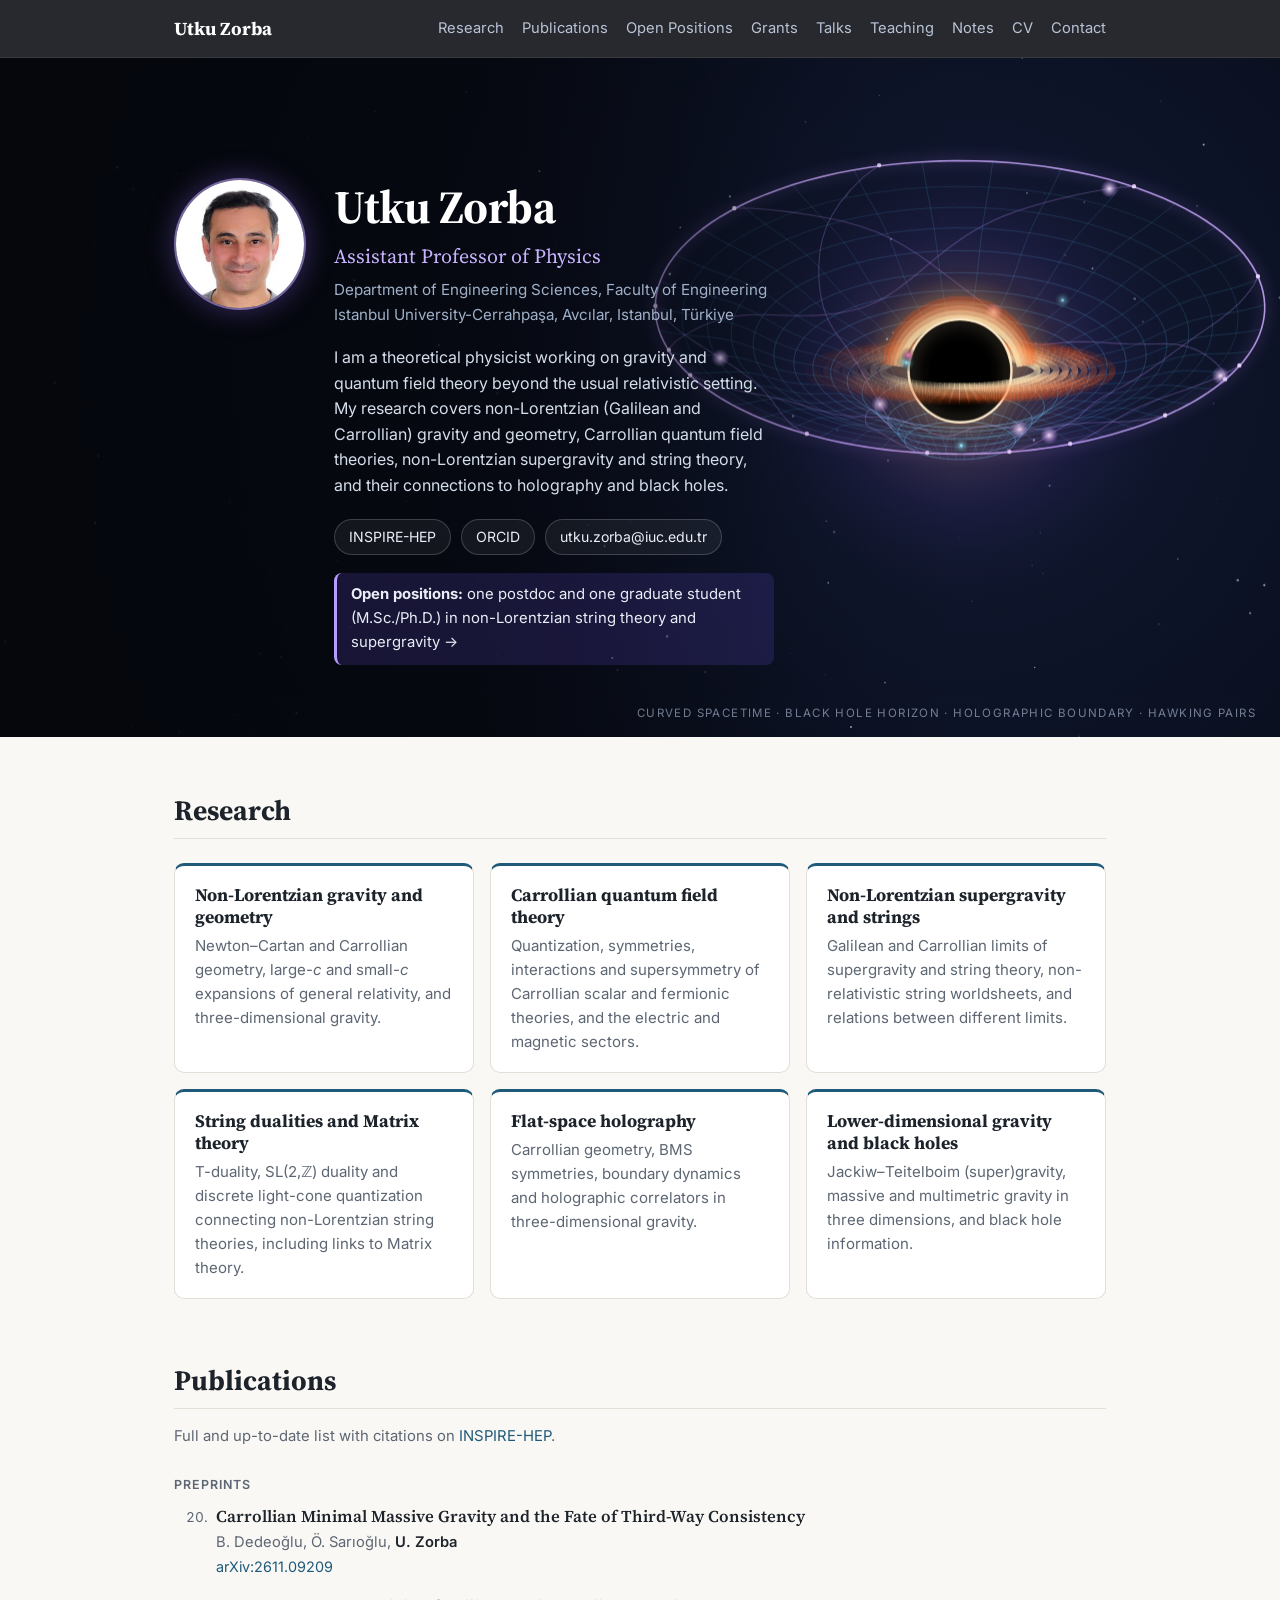
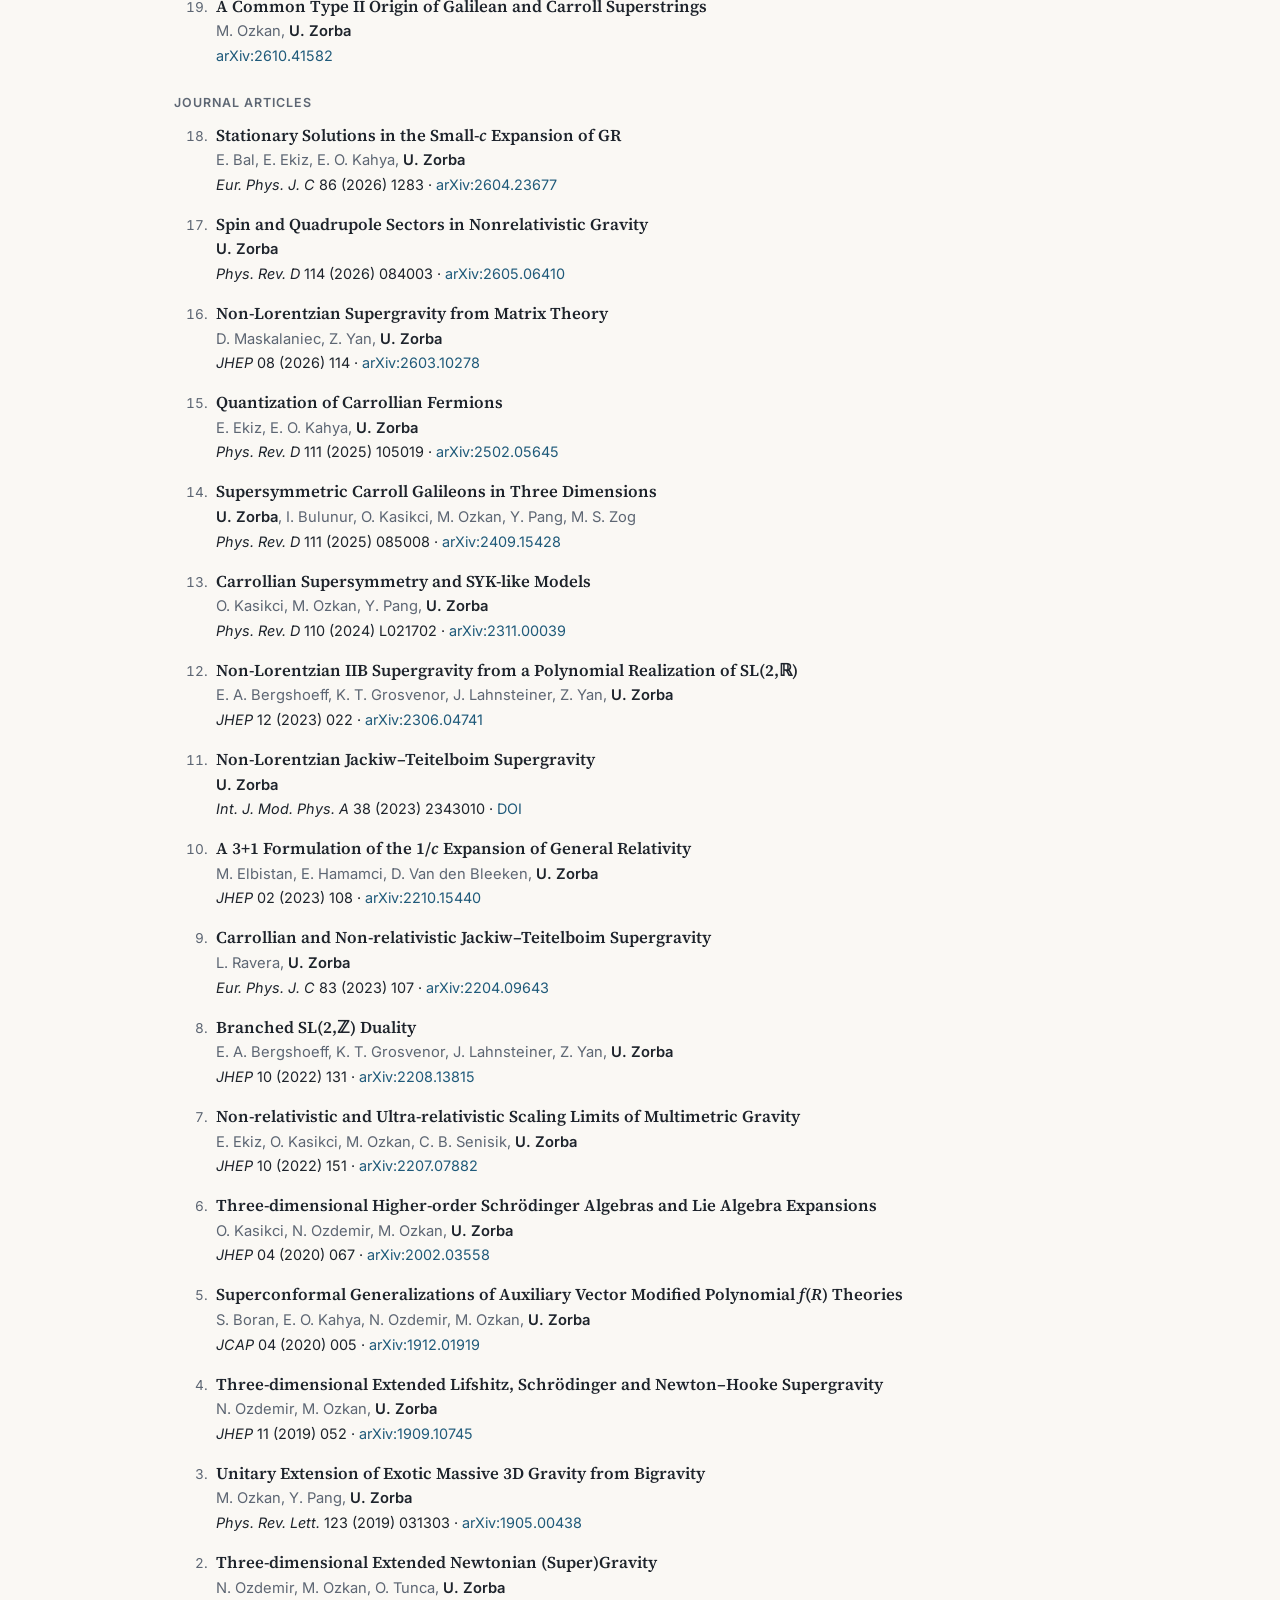
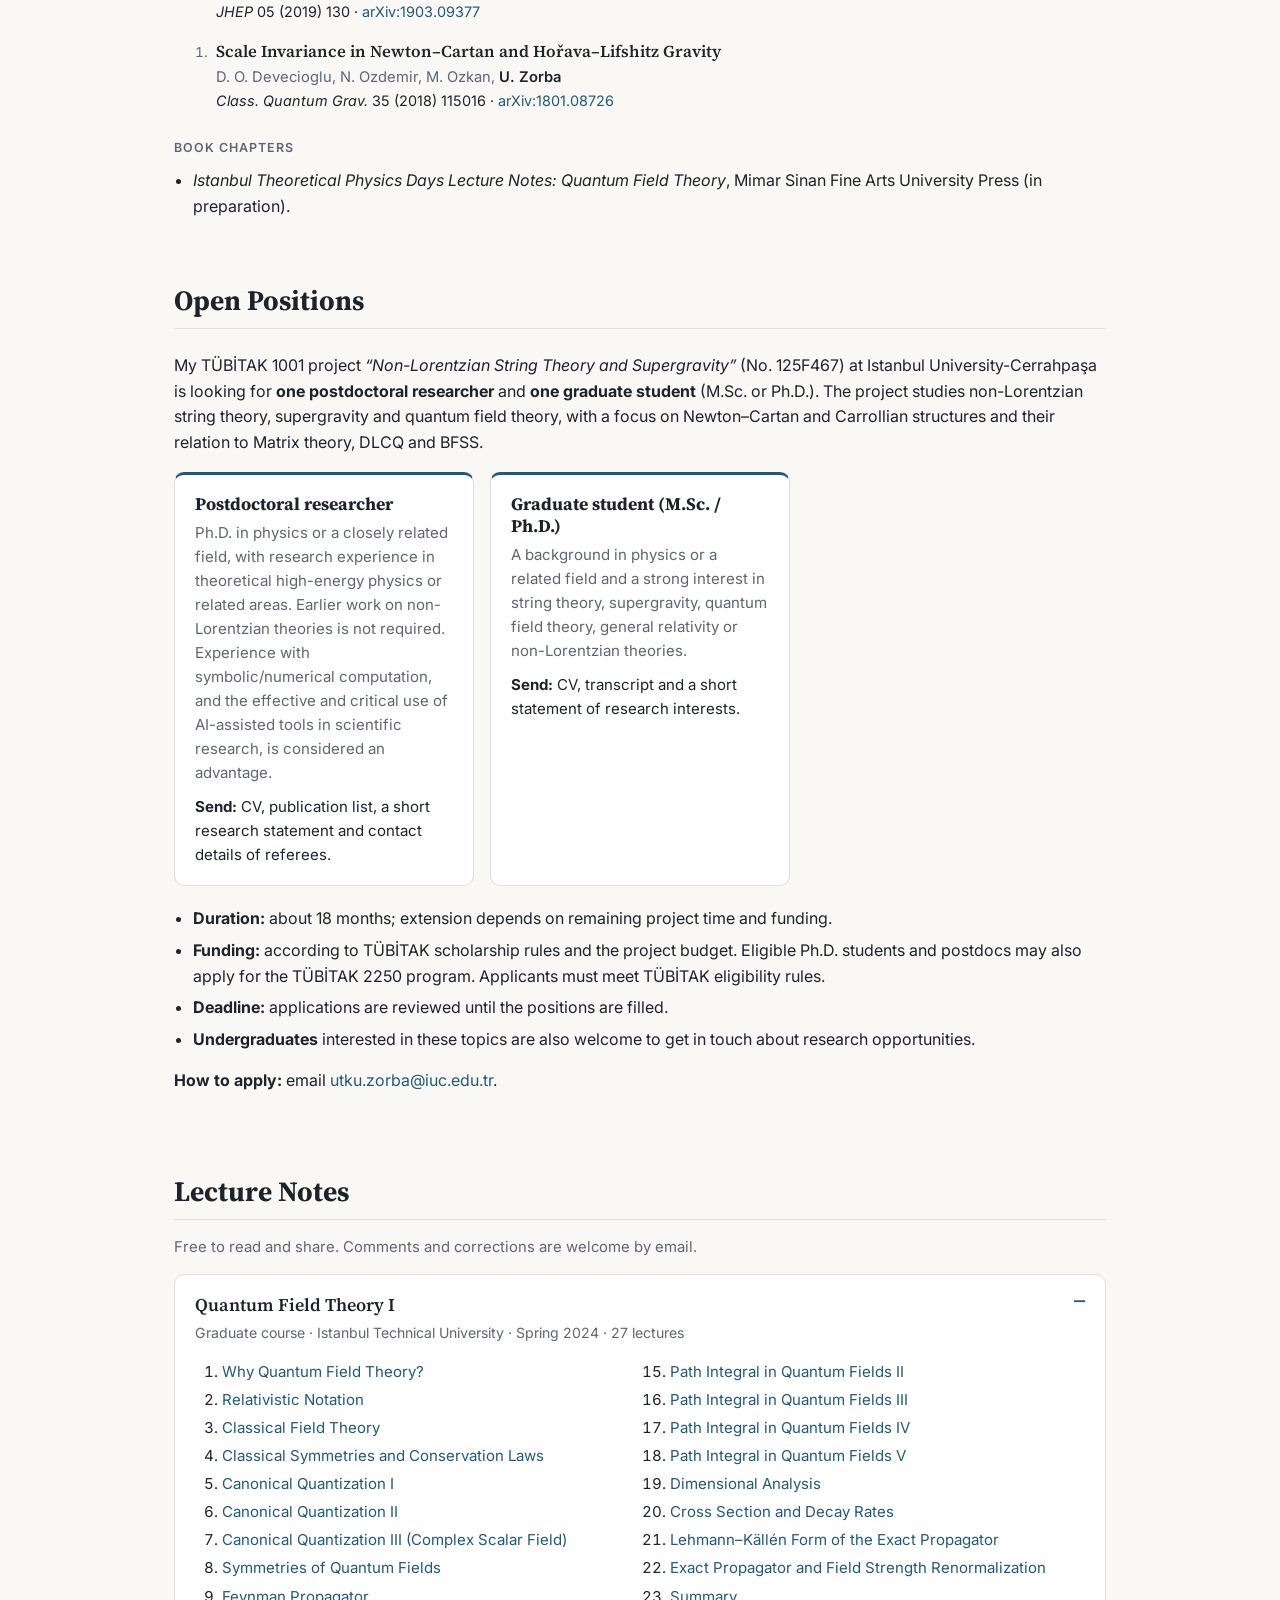
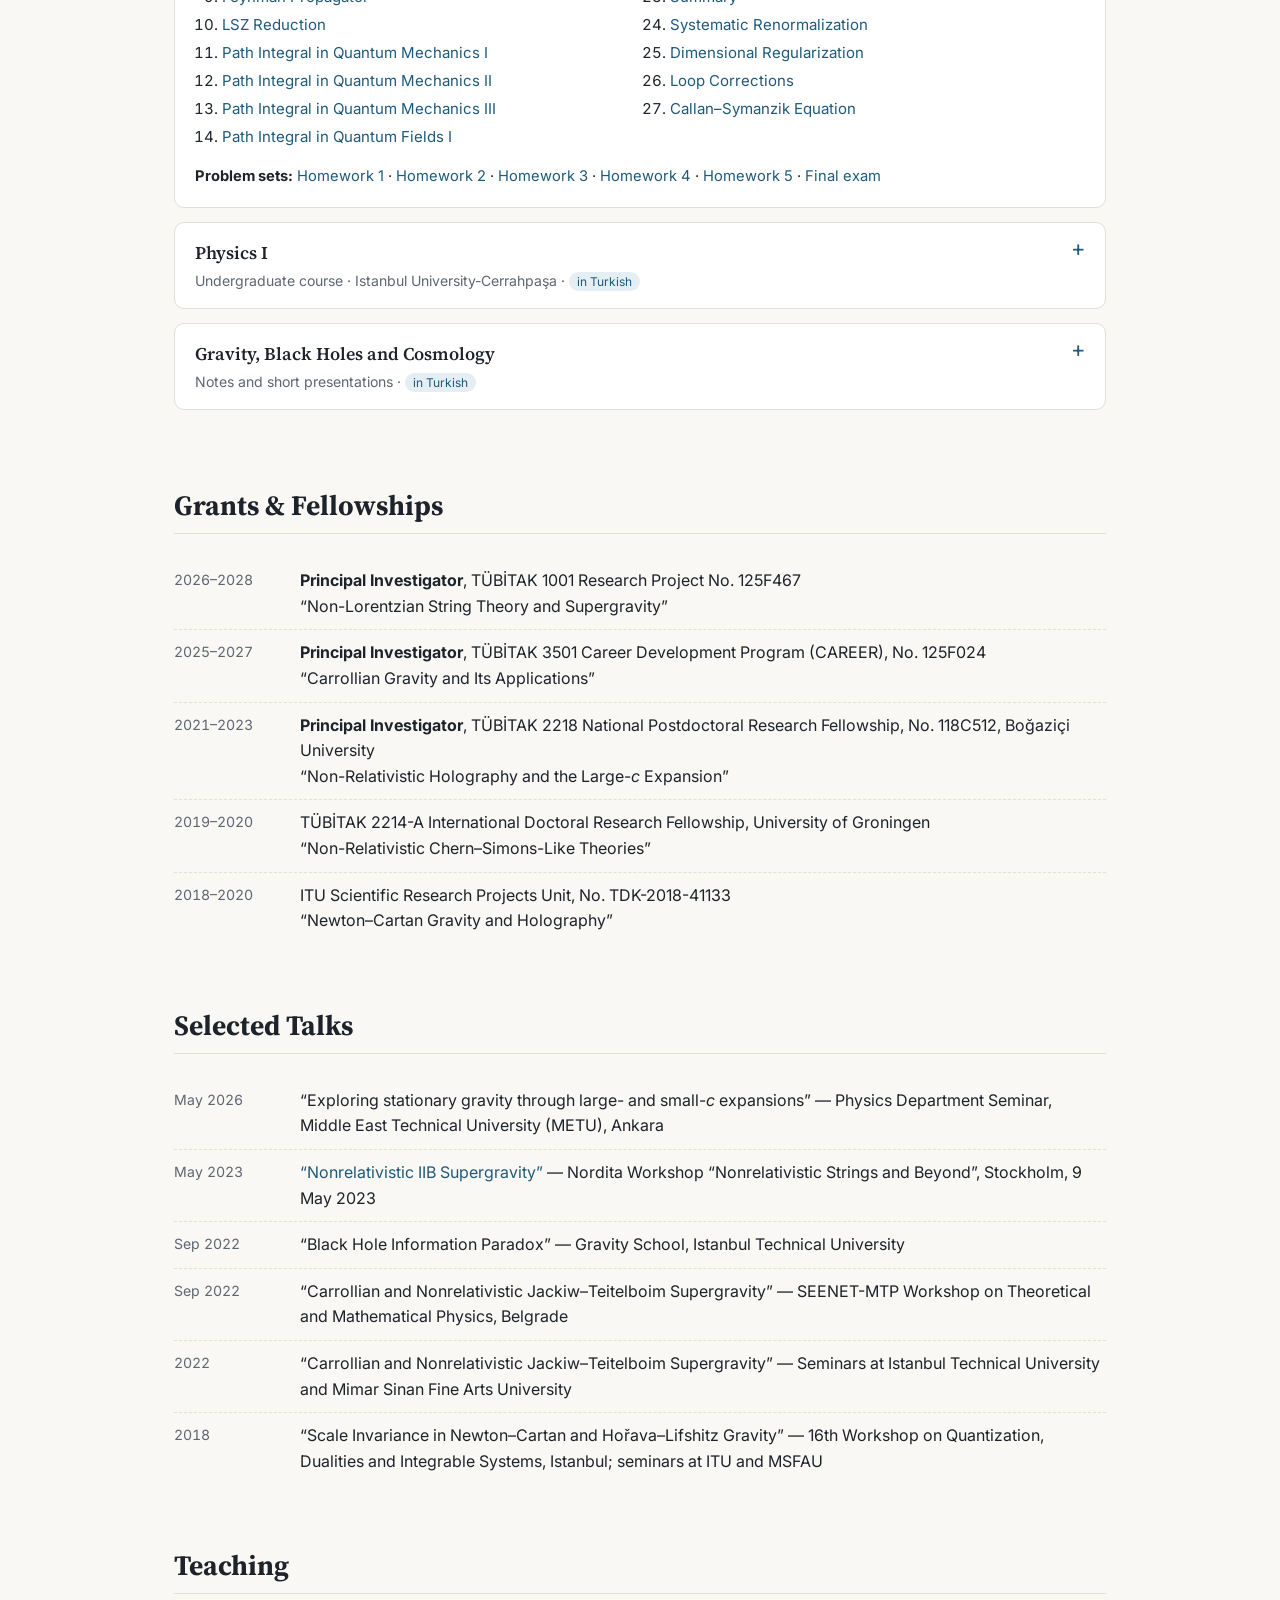
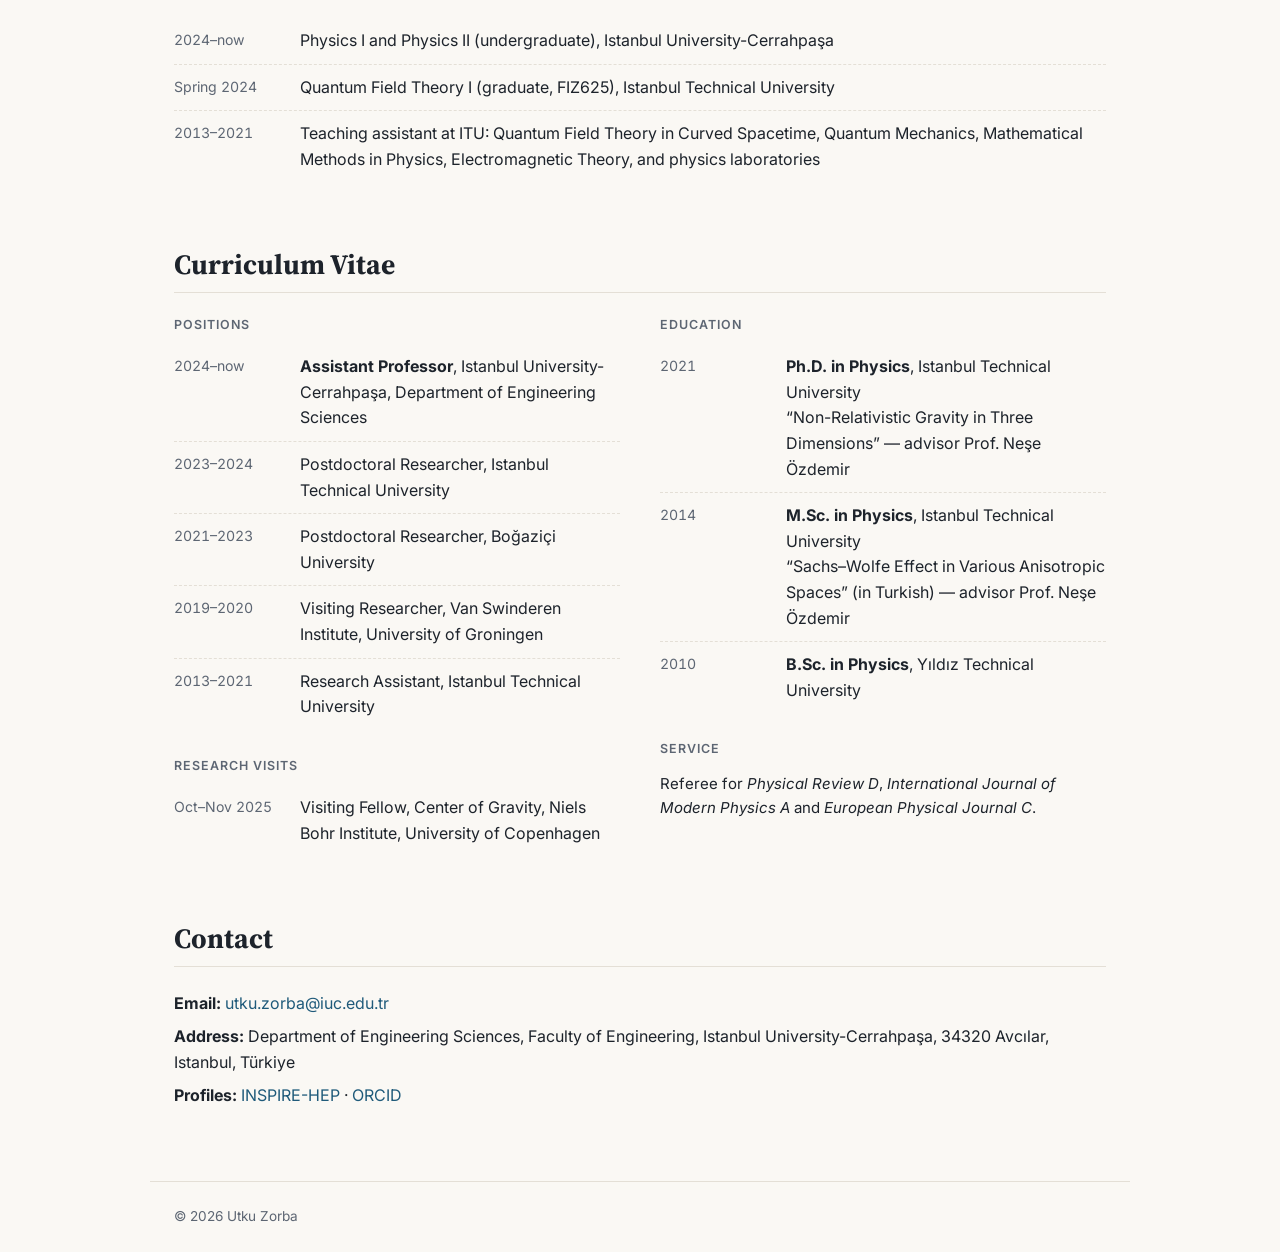
==== index.html @ 11517c72 "Apply verified corrections from site audit" ====
<!DOCTYPE html>
<html lang="en">
<head>
<meta charset="utf-8">
<meta name="viewport" content="width=device-width, initial-scale=1">
<title>Utku Zorba — Theoretical Physicist</title>
<meta name="description" content="Utku Zorba, Assistant Professor at Istanbul University-Cerrahpaşa. Research on non-Lorentzian gravity, Carrollian field theories, supergravity and string theory.">
<link rel="icon" href="favicon.svg" type="image/svg+xml">
<link rel="canonical" href="https://utkuzorba.github.io/">
<meta property="og:type" content="website">
<meta property="og:url" content="https://utkuzorba.github.io/">
<meta property="og:title" content="Utku Zorba — Theoretical Physicist">
<meta property="og:description" content="Assistant Professor at Istanbul University-Cerrahpaşa. Non-Lorentzian gravity, Carrollian field theories, supergravity and string theory.">
<meta name="twitter:card" content="summary">
<link rel="preconnect" href="https://fonts.googleapis.com">
<link rel="preconnect" href="https://fonts.gstatic.com" crossorigin>
<link href="https://fonts.googleapis.com/css2?family=Source+Serif+4:opsz,wght@8..60,400;8..60,600;8..60,700&family=Inter:wght@400;500;600&display=swap" rel="stylesheet">
<link rel="stylesheet" href="style.css">
</head>
<body>

<header class="topbar">
  <nav class="nav">
    <a class="brand" href="#top">Utku Zorba</a>
    <div class="links">
      <a href="#research">Research</a>
      <a href="#publications">Publications</a>
      <a href="#positions">Open Positions</a>
      <a href="#grants">Grants</a>
      <a href="#talks">Talks</a>
      <a href="#teaching">Teaching</a>
      <a href="#notes">Notes</a>
      <a href="#cv">CV</a>
      <a href="#contact">Contact</a>
    </div>
  </nav>
</header>

<section class="band" id="top" aria-label="Introduction">
  <canvas id="spacetime" aria-hidden="true"></canvas>
  <div class="band-shade" aria-hidden="true"></div>
  <div class="band-inner">
      <div class="hero">
      <div class="avatar"><img src="photo.svg" alt="Utku Zorba"></div>
      <div class="hero-text">
        <h1>Utku Zorba</h1>
        <p class="role">Assistant Professor of Physics</p>
        <p class="affil">Department of Engineering Sciences, Faculty of Engineering<br>Istanbul University-Cerrahpaşa, Avcılar, Istanbul, Türkiye</p>
        <p class="bio">I am a theoretical physicist working on gravity and quantum field theory beyond the usual relativistic setting. My research covers non-Lorentzian (Galilean and Carrollian) gravity and geometry, Carrollian quantum field theories, non-Lorentzian supergravity and string theory, and their connections to holography and black holes.</p>
        <div class="chips">
          <a class="chip" href="https://inspirehep.net/authors/1671467">INSPIRE-HEP</a>
          <a class="chip" href="https://orcid.org/0000-0003-4645-5417">ORCID</a>
          <a class="chip" href="mailto:utku.zorba@iuc.edu.tr">utku.zorba@iuc.edu.tr</a>
        </div>
        <a class="banner" href="#positions"><b>Open positions:</b> one postdoc and one graduate student (M.Sc./Ph.D.) in non-Lorentzian string theory and supergravity →</a>
      </div>
      </div>

  </div>
  <p class="band-caption" aria-hidden="true">curved spacetime · black hole horizon · holographic boundary · Hawking pairs</p>
</section>

<main>


  <section id="research">
    <h2>Research</h2>
    <div class="cards">
      <article class="card">
        <h3>Non-Lorentzian gravity and geometry</h3>
        <p>Newton–Cartan and Carrollian geometry, large-<i>c</i> and small-<i>c</i> expansions of general relativity, and three-dimensional gravity.</p>
      </article>
      <article class="card">
        <h3>Carrollian quantum field theory</h3>
        <p>Quantization, symmetries, interactions and supersymmetry of Carrollian scalar and fermionic theories, and the electric and magnetic sectors.</p>
      </article>
      <article class="card">
        <h3>Non-Lorentzian supergravity and strings</h3>
        <p>Galilean and Carrollian limits of supergravity and string theory, non-relativistic string worldsheets, and relations between different limits.</p>
      </article>
      <article class="card">
        <h3>String dualities and Matrix theory</h3>
        <p>T-duality, SL(2,ℤ) duality and discrete light-cone quantization connecting non-Lorentzian string theories, including links to Matrix theory.</p>
      </article>
      <article class="card">
        <h3>Flat-space holography</h3>
        <p>Carrollian geometry, BMS symmetries, boundary dynamics and holographic correlators in three-dimensional gravity.</p>
      </article>
      <article class="card">
        <h3>Lower-dimensional gravity and black holes</h3>
        <p>Jackiw–Teitelboim (super)gravity, massive and multimetric gravity in three dimensions, and black hole information.</p>
      </article>
    </div>
  </section>

  <section id="publications">
    <h2>Publications</h2>
    <p class="note">Full and up-to-date list with citations on <a href="https://inspirehep.net/authors/1671467">INSPIRE-HEP</a>.</p>

    <h3 class="sub">Preprints</h3>
    <ol class="pubs" reversed start="20">
      <li><span class="t">Carrollian Minimal Massive Gravity and the Fate of Third-Way Consistency</span>
        <span class="a">B. Dedeoğlu, Ö. Sarıoğlu, <b>U. Zorba</b></span>
        <span class="j"><a href="https://arxiv.org/abs/2611.09209">arXiv:2611.09209</a></span></li>
      <li><span class="t">A Common Type II Origin of Galilean and Carroll Superstrings</span>
        <span class="a">M. Ozkan, <b>U. Zorba</b></span>
        <span class="j"><a href="https://arxiv.org/abs/2610.41582">arXiv:2610.41582</a></span></li>
    </ol>

    <h3 class="sub">Journal articles</h3>
    <ol class="pubs" reversed start="18">
      <li><span class="t">Stationary Solutions in the Small-<i>c</i> Expansion of GR</span>
        <span class="a">E. Bal, E. Ekiz, E. O. Kahya, <b>U. Zorba</b></span>
        <span class="j"><i>Eur. Phys. J. C</i> 86 (2026) 1283 · <a href="https://arxiv.org/abs/2604.23677">arXiv:2604.23677</a></span></li>
      <li><span class="t">Spin and Quadrupole Sectors in Nonrelativistic Gravity</span>
        <span class="a"><b>U. Zorba</b></span>
        <span class="j"><i>Phys. Rev. D</i> 114 (2026) 084003 · <a href="https://arxiv.org/abs/2605.06410">arXiv:2605.06410</a></span></li>
      <li><span class="t">Non-Lorentzian Supergravity from Matrix Theory</span>
        <span class="a">D. Maskalaniec, Z. Yan, <b>U. Zorba</b></span>
        <span class="j"><i>JHEP</i> 08 (2026) 114 · <a href="https://arxiv.org/abs/2603.10278">arXiv:2603.10278</a></span></li>
      <li><span class="t">Quantization of Carrollian Fermions</span>
        <span class="a">E. Ekiz, E. O. Kahya, <b>U. Zorba</b></span>
        <span class="j"><i>Phys. Rev. D</i> 111 (2025) 105019 · <a href="https://arxiv.org/abs/2502.05645">arXiv:2502.05645</a></span></li>
      <li><span class="t">Supersymmetric Carroll Galileons in Three Dimensions</span>
        <span class="a"><b>U. Zorba</b>, I. Bulunur, O. Kasikci, M. Ozkan, Y. Pang, M. S. Zog</span>
        <span class="j"><i>Phys. Rev. D</i> 111 (2025) 085008 · <a href="https://arxiv.org/abs/2409.15428">arXiv:2409.15428</a></span></li>
      <li><span class="t">Carrollian Supersymmetry and SYK-like Models</span>
        <span class="a">O. Kasikci, M. Ozkan, Y. Pang, <b>U. Zorba</b></span>
        <span class="j"><i>Phys. Rev. D</i> 110 (2024) L021702 · <a href="https://arxiv.org/abs/2311.00039">arXiv:2311.00039</a></span></li>
      <li><span class="t">Non-Lorentzian IIB Supergravity from a Polynomial Realization of SL(2,ℝ)</span>
        <span class="a">E. A. Bergshoeff, K. T. Grosvenor, J. Lahnsteiner, Z. Yan, <b>U. Zorba</b></span>
        <span class="j"><i>JHEP</i> 12 (2023) 022 · <a href="https://arxiv.org/abs/2306.04741">arXiv:2306.04741</a></span></li>
      <li><span class="t">Non-Lorentzian Jackiw–Teitelboim Supergravity</span>
        <span class="a"><b>U. Zorba</b></span>
        <span class="j"><i>Int. J. Mod. Phys. A</i> 38 (2023) 2343010 · <a href="https://doi.org/10.1142/S0217751X23430108">DOI</a></span></li>
      <li><span class="t">A 3+1 Formulation of the 1/<i>c</i> Expansion of General Relativity</span>
        <span class="a">M. Elbistan, E. Hamamci, D. Van den Bleeken, <b>U. Zorba</b></span>
        <span class="j"><i>JHEP</i> 02 (2023) 108 · <a href="https://arxiv.org/abs/2210.15440">arXiv:2210.15440</a></span></li>
      <li><span class="t">Carrollian and Non-relativistic Jackiw–Teitelboim Supergravity</span>
        <span class="a">L. Ravera, <b>U. Zorba</b></span>
        <span class="j"><i>Eur. Phys. J. C</i> 83 (2023) 107 · <a href="https://arxiv.org/abs/2204.09643">arXiv:2204.09643</a></span></li>
      <li><span class="t">Branched SL(2,ℤ) Duality</span>
        <span class="a">E. A. Bergshoeff, K. T. Grosvenor, J. Lahnsteiner, Z. Yan, <b>U. Zorba</b></span>
        <span class="j"><i>JHEP</i> 10 (2022) 131 · <a href="https://arxiv.org/abs/2208.13815">arXiv:2208.13815</a></span></li>
      <li><span class="t">Non-relativistic and Ultra-relativistic Scaling Limits of Multimetric Gravity</span>
        <span class="a">E. Ekiz, O. Kasikci, M. Ozkan, C. B. Senisik, <b>U. Zorba</b></span>
        <span class="j"><i>JHEP</i> 10 (2022) 151 · <a href="https://arxiv.org/abs/2207.07882">arXiv:2207.07882</a></span></li>
      <li><span class="t">Three-dimensional Higher-order Schrödinger Algebras and Lie Algebra Expansions</span>
        <span class="a">O. Kasikci, N. Ozdemir, M. Ozkan, <b>U. Zorba</b></span>
        <span class="j"><i>JHEP</i> 04 (2020) 067 · <a href="https://arxiv.org/abs/2002.03558">arXiv:2002.03558</a></span></li>
      <li><span class="t">Superconformal Generalizations of Auxiliary Vector Modified Polynomial <i>f</i>(<i>R</i>) Theories</span>
        <span class="a">S. Boran, E. O. Kahya, N. Ozdemir, M. Ozkan, <b>U. Zorba</b></span>
        <span class="j"><i>JCAP</i> 04 (2020) 005 · <a href="https://arxiv.org/abs/1912.01919">arXiv:1912.01919</a></span></li>
      <li><span class="t">Three-dimensional Extended Lifshitz, Schrödinger and Newton–Hooke Supergravity</span>
        <span class="a">N. Ozdemir, M. Ozkan, <b>U. Zorba</b></span>
        <span class="j"><i>JHEP</i> 11 (2019) 052 · <a href="https://arxiv.org/abs/1909.10745">arXiv:1909.10745</a></span></li>
      <li><span class="t">Unitary Extension of Exotic Massive 3D Gravity from Bigravity</span>
        <span class="a">M. Ozkan, Y. Pang, <b>U. Zorba</b></span>
        <span class="j"><i>Phys. Rev. Lett.</i> 123 (2019) 031303 · <a href="https://arxiv.org/abs/1905.00438">arXiv:1905.00438</a></span></li>
      <li><span class="t">Three-dimensional Extended Newtonian (Super)Gravity</span>
        <span class="a">N. Ozdemir, M. Ozkan, O. Tunca, <b>U. Zorba</b></span>
        <span class="j"><i>JHEP</i> 05 (2019) 130 · <a href="https://arxiv.org/abs/1903.09377">arXiv:1903.09377</a></span></li>
      <li><span class="t">Scale Invariance in Newton–Cartan and Hořava–Lifshitz Gravity</span>
        <span class="a">D. O. Devecioglu, N. Ozdemir, M. Ozkan, <b>U. Zorba</b></span>
        <span class="j"><i>Class. Quantum Grav.</i> 35 (2018) 115016 · <a href="https://arxiv.org/abs/1801.08726">arXiv:1801.08726</a></span></li>
    </ol>

    <h3 class="sub">Book chapters</h3>
    <ul class="plain">
      <li><i>Istanbul Theoretical Physics Days Lecture Notes: Quantum Field Theory</i>, Mimar Sinan Fine Arts University Press (in preparation).</li>
    </ul>
  </section>

  <section id="positions">
    <h2>Open Positions</h2>
    <p>My TÜBİTAK 1001 project <i>“Non-Lorentzian String Theory and Supergravity”</i> (No. 125F467) at Istanbul University-Cerrahpaşa is looking for <b>one postdoctoral researcher</b> and <b>one graduate student</b> (M.Sc. or Ph.D.). The project studies non-Lorentzian string theory, supergravity and quantum field theory, with a focus on Newton–Cartan and Carrollian structures and their relation to Matrix theory, DLCQ and BFSS.</p>
    <div class="cards">
      <article class="card">
        <h3>Postdoctoral researcher</h3>
        <p>Ph.D. in physics or a closely related field, with research experience in theoretical high-energy physics or related areas. Earlier work on non-Lorentzian theories is not required. Experience with symbolic/numerical computation, and the effective and critical use of AI-assisted tools in scientific research, is considered an advantage.</p>
        <p class="apply"><b>Send:</b> CV, publication list, a short research statement and contact details of referees.</p>
      </article>
      <article class="card">
        <h3>Graduate student (M.Sc. / Ph.D.)</h3>
        <p>A background in physics or a related field and a strong interest in string theory, supergravity, quantum field theory, general relativity or non-Lorentzian theories.</p>
        <p class="apply"><b>Send:</b> CV, transcript and a short statement of research interests.</p>
      </article>
    </div>
    <ul class="facts">
      <li><b>Duration:</b> about 18 months; extension depends on remaining project time and funding.</li>
      <li><b>Funding:</b> according to TÜBİTAK scholarship rules and the project budget. Eligible Ph.D. students and postdocs may also apply for the TÜBİTAK 2250 program. Applicants must meet TÜBİTAK eligibility rules.</li>
      <li><b>Deadline:</b> applications are reviewed until the positions are filled.</li>
      <li><b>Undergraduates</b> interested in these topics are also welcome to get in touch about research opportunities.</li>
    </ul>
    <p><b>How to apply:</b> email <a href="mailto:utku.zorba@iuc.edu.tr?subject=Application%20-%20TUBITAK%20125F467">utku.zorba@iuc.edu.tr</a>.</p>
  </section>

  <section id="notes">
    <h2>Lecture Notes</h2>
    <p class="note">Free to read and share. Comments and corrections are welcome by email.</p>

    <details class="course" open>
      <summary><span class="ct">Quantum Field Theory I</span><span class="cm">Graduate course · Istanbul Technical University · Spring 2024 · 27 lectures</span></summary>
      <ol class="notelist">
        <li><a href="https://drive.google.com/file/d/1yiSqs8T3fh4qnoQXm5lEy5N4vJVqnRmR/view?usp=sharing">Why Quantum Field Theory?</a></li>
        <li><a href="https://drive.google.com/file/d/1IG8ORPmumlz3rmutbiS0ueU8CgVlTwyY/view?usp=sharing">Relativistic Notation</a></li>
        <li><a href="https://drive.google.com/file/d/1SkjADrs72jSlNNI8-C_v5PeDcbaes2tb/view?usp=sharing">Classical Field Theory</a></li>
        <li><a href="https://drive.google.com/file/d/1FxqiyebXo1y7ZZwlKAgLLO0uXJCCQfxa/view?usp=sharing">Classical Symmetries and Conservation Laws</a></li>
        <li><a href="https://drive.google.com/file/d/19dCdHg0QR7WJ7Q8ALLUkgQFdqVJiZgRW/view?usp=sharing">Canonical Quantization I</a></li>
        <li><a href="https://drive.google.com/file/d/1AuEUBVBe3NGi4tQFv9qBoVd_IMYrlQwC/view?usp=sharing">Canonical Quantization II</a></li>
        <li><a href="https://drive.google.com/file/d/1MAn9ESaiutD3i5Y3zMm5Q7D-yXNRHSDk/view?usp=sharing">Canonical Quantization III (Complex Scalar Field)</a></li>
        <li><a href="https://drive.google.com/file/d/1wnjajYZsk-oHk9Qctm616vYBXq9ATYbZ/view?usp=sharing">Symmetries of Quantum Fields</a></li>
        <li><a href="https://drive.google.com/file/d/1Ie9mhp4e7Skjv0O49fF4CT0y1N9kkN3H/view?usp=sharing">Feynman Propagator</a></li>
        <li><a href="https://drive.google.com/file/d/1QQdPHA1X8HPiHtPnw7WndLGJSsXw_A_g/view?usp=sharing">LSZ Reduction</a></li>
        <li><a href="https://drive.google.com/file/d/1DPQCUXvMQ2wYhnewhGY2T5Vuaq75QdPy/view?usp=sharing">Path Integral in Quantum Mechanics I</a></li>
        <li><a href="https://drive.google.com/file/d/1h9HCDAL2jHQ_XPFqABcyPskIdrI7pBoM/view?usp=sharing">Path Integral in Quantum Mechanics II</a></li>
        <li><a href="https://drive.google.com/file/d/13jZo1vFllrKNcM9gGW15pHryWxWqpuJv/view?usp=sharing">Path Integral in Quantum Mechanics III</a></li>
        <li><a href="https://drive.google.com/file/d/1gM3aTMBU79a3oPPo-iwY_QbM7MWv-ips/view?usp=sharing">Path Integral in Quantum Fields I</a></li>
        <li><a href="https://drive.google.com/file/d/1krZJUdW_RrdLRzCsvDob8w-GnG2r0Inf/view?usp=sharing">Path Integral in Quantum Fields II</a></li>
        <li><a href="https://drive.google.com/file/d/1IeZ0zzVij6sHsKlGXW3iAdiQ4ggl6f27/view?usp=sharing">Path Integral in Quantum Fields III</a></li>
        <li><a href="https://drive.google.com/file/d/1Owmx7Acrs0H1QinVAENj9RSimk47cG3A/view?usp=sharing">Path Integral in Quantum Fields IV</a></li>
        <li><a href="https://drive.google.com/file/d/1azZxm3-Bcows-d3i0q2HaNDgCH3-ksza/view?usp=sharing">Path Integral in Quantum Fields V</a></li>
        <li><a href="https://drive.google.com/file/d/1zy6kwQk7exsC8FfhQrWwX2Wv3FfNNQsF/view?usp=sharing">Dimensional Analysis</a></li>
        <li><a href="https://drive.google.com/file/d/1Lo0eR6lz7NkePbwu90fVL8nFR-AqWk4Y/view?usp=sharing">Cross Section and Decay Rates</a></li>
        <li><a href="https://drive.google.com/file/d/1nIjNKwwDSxEUJoq2Kt20GKkvJlrgpwMj/view?usp=sharing">Lehmann–Källén Form of the Exact Propagator</a></li>
        <li><a href="https://drive.google.com/file/d/1W91fwt6QYplk6u5XckaLKCTSkCcLPUOQ/view?usp=sharing">Exact Propagator and Field Strength Renormalization</a></li>
        <li><a href="https://drive.google.com/file/d/1Quen3LTuhvWfSzoZW-wK1X9yULZ5OIsq/view?usp=sharing">Summary</a></li>
        <li><a href="https://drive.google.com/file/d/16vt1f1YeeIPSuBScaM98zzm5Abb5zQWZ/view?usp=sharing">Systematic Renormalization</a></li>
        <li><a href="https://drive.google.com/file/d/1DpiNbY9R9LbcB7FW0hRNvkZbIZHiWQgP/view?usp=sharing">Dimensional Regularization</a></li>
        <li><a href="https://drive.google.com/file/d/1edu3UQuLJLs7vNMykaLCl6vYvTNRtQ95/view?usp=sharing">Loop Corrections</a></li>
        <li><a href="https://drive.google.com/file/d/1CBqFGCth255hhlFmroUyqJGwXr5xRM8Y/view?usp=sharing">Callan–Symanzik Equation</a></li>
      </ol>
      <p class="hw"><b>Problem sets:</b> <a href="https://drive.google.com/file/d/1axdac0fJTR1dPRSkUlOOW-VJlrsRUbCD/view?usp=sharing">Homework 1</a> · <a href="https://drive.google.com/file/d/1VQCuLfMSIX9omg2_mwFKX4CXciR5R4QZ/view?usp=sharing">Homework 2</a> · <a href="https://drive.google.com/file/d/1b9SffTGer97pMHvs4Hx9pAkcw3hTk6u2/view?usp=sharing">Homework 3</a> · <a href="https://drive.google.com/file/d/1OCMQUKPHHNh3L88uyeBLcFLaUZfTQA1Q/view?usp=sharing">Homework 4</a> · <a href="https://drive.google.com/file/d/13FPatI1bON_yBF7M8pVDs0htHjm_ukjK/view?usp=sharing">Homework 5</a> · <a href="https://drive.google.com/file/d/11VacNlblCTUbq-R_JAdODUEjo4qRV-91/view?usp=sharing">Final exam</a></p>
    </details>
    <details class="course">
      <summary><span class="ct">Physics I</span><span class="cm">Undergraduate course · Istanbul University-Cerrahpaşa · <span class="tag">in Turkish</span></span></summary>
      <p class="hw"><a href="https://drive.google.com/file/d/1NrTIEtnL6W-pAZenk8ZIT7hHQrIuskRV/view?usp=sharing">Lecture 1</a> · <a href="https://drive.google.com/file/d/1732t2oKmWef9qmLuSMAlQ6lxJPQqyuUj/view?usp=sharing">Lecture 2</a> · <a href="https://drive.google.com/file/d/1R4B2L_JGSj7ya7BivmVloKr-MyeFs596/view?usp=sharing">Lecture 3</a> · <a href="https://drive.google.com/file/d/1Ba0Rv0r6W6W-kdAxSIDbuEyC-YVE4Lew/view?usp=sharing">Lecture 4</a> · <a href="https://drive.google.com/file/d/1i5XIFDBAtctxvqKlnqoPzGxIoy1JJRbM/view?usp=sharing">Lecture 5</a> · <a href="https://drive.google.com/file/d/1RiZ2einaFW0khsd6_tGrUmgvzl_EANBE/view?usp=sharing">Lecture 6</a> · <a href="https://drive.google.com/file/d/1WO3JV_Epa-E3qvayGTj2FNachiTznQV_/view?usp=sharing">Lecture 7</a> · <a href="https://drive.google.com/file/d/1X617alQzhjDzUQeinBvuyxqDHjZ4frac/view?usp=sharing">Lecture 8</a> · <a href="https://drive.google.com/file/d/1Nx_H_dI9n41uA_phAT_-UuSUSvJvHY7G/view?usp=sharing">Lecture 9</a></p>
    </details>
    <details class="course">
      <summary><span class="ct">Gravity, Black Holes and Cosmology</span><span class="cm">Notes and short presentations · <span class="tag">in Turkish</span></span></summary>
      <ul class="notelist rich">
        <li><a href="https://drive.google.com/file/d/1mqPrfByS0S1wtcX9-_LUtpLpLHxQ_5FW/view?usp=sharing">Black Hole Information Paradox: Hawking Radiation and the Page Curve</a><span>Horizons, Penrose diagrams, black hole thermodynamics, Hawking radiation, the Page curve and holographic entanglement entropy.</span></li>
        <li><a href="https://drive.google.com/file/d/1TSP_Bs2n2fWwRhZmZAl6ZXuI9ntzk4Md/view?usp=sharing">Scalar–Tensor Theories</a><span>Field equations from the action for <i>f</i>(<i>R</i>), Starobinsky, Gauss–Bonnet and Brans–Dicke theories with scalar and Maxwell matter.</span></li>
        <li><a href="https://drive.google.com/file/d/11Qq_4K54JdCpQEtfTRd2Ao2zUfFwvjU6/view?usp=sharing">Jackiw–Teitelboim Gravity: Gravity in Two Dimensions</a><span>Study note based on a short lecture at the 18th ITU Physics Week.</span></li>
        <li><a href="https://drive.google.com/file/d/1ZPzVWT6dmmDHruBBPAkbZUHLstS-LS3E/view?usp=sharing">Path Integral Method in Quantum Field Theory</a><span>From quantum mechanics and the harmonic oscillator to Klein–Gordon and Dirac fields; Feynman diagrams for φ<sup>4</sup> and Yukawa theories.</span></li>
        <li><a href="https://drive.google.com/file/d/1YvqmIooOJk5IUTU22gFhji6zo9dbY0yQ/view?usp=sharing">Standard Cosmology and Cosmological Perturbation Theory</a><span>A short summary written during my master’s studies.</span></li>
        <li><a href="https://drive.google.com/file/d/1h8h0kT-pFr7MSsT9oDb_tfX81l2el9dC/view?usp=sharing">Conformal Transformations</a><span>Full derivations of how the Riemann, Ricci and Weyl tensors change under a conformal rescaling of the metric.</span></li>
        <li><a href="https://drive.google.com/file/d/19zYsheujqynXu7LfXRsRXnYhPzcQtduE/view?usp=sharing">Gödel Spacetime and Closed Timelike Curves</a><span>Light cones, the Gödel metric, the Tipler cylinder, traversable wormholes and related paradoxes.</span></li>
        <li><a href="https://drive.google.com/file/d/1nKyTdbotSSz5lmwaNwO8Thh6H4W0IIGb/view?usp=sharing">Black Holes – 1</a><span>Notes on Kerr black holes, based on my undergraduate thesis.</span></li>
        <li><a href="https://drive.google.com/file/d/1x67Gp7TEbvxYim6dguV_-_mYnTVvdAeA/view?usp=sharing">Black Holes – 0</a><span>Handwritten introductory notes: four-vectors, relativistic kinematics and dynamics, gravitational redshift.</span></li>
        <li><a href="https://drive.google.com/file/d/1VbOTtR1o5QVRYzw8JeddcYnEOOCFArh_/view?usp=sharing">Information Paradox and Holographic Entanglement Entropy</a><span>Short presentation.</span></li>
        <li><a href="https://drive.google.com/file/d/11wxuC0S6zM-qQlfp7dkjEoCwj6zu6swR/view?usp=sharing">Penrose Diagrams – A Very Short Note</a><span>Preparatory note for a talk.</span></li>
        <li><a href="https://drive.google.com/file/d/1euz-HLnx7qSOvST4XDyGAVCuvI4LoUOm/view?usp=sharing">Hawking Radiation and the Euclidean Path Integral</a><span>Presentation with the basic material.</span></li>
      </ul>
    </details>
  </section>

  <section id="grants">
    <h2>Grants &amp; Fellowships</h2>
    <ul class="timeline">
      <li><span class="when">2026–2028</span><div><b>Principal Investigator</b>, TÜBİTAK 1001 Research Project No. 125F467<br>“Non-Lorentzian String Theory and Supergravity”</div></li>
      <li><span class="when">2025–2027</span><div><b>Principal Investigator</b>, TÜBİTAK 3501 Career Development Program (CAREER), No. 125F024<br>“Carrollian Gravity and Its Applications”</div></li>
      <li><span class="when">2021–2023</span><div><b>Principal Investigator</b>, TÜBİTAK 2218 National Postdoctoral Research Fellowship, No. 118C512, Boğaziçi University<br>“Non-Relativistic Holography and the Large-<i>c</i> Expansion”</div></li>
      <li><span class="when">2019–2020</span><div>TÜBİTAK 2214-A International Doctoral Research Fellowship, University of Groningen<br>“Non-Relativistic Chern–Simons-Like Theories”</div></li>
      <li><span class="when">2018–2020</span><div>ITU Scientific Research Projects Unit, No. TDK-2018-41133<br>“Newton–Cartan Gravity and Holography”</div></li>
    </ul>
  </section>

  <section id="talks">
    <h2>Selected Talks</h2>
    <ul class="timeline">
      <li><span class="when">May 2026</span><div>“Exploring stationary gravity through large- and small-<i>c</i> expansions” — Physics Department Seminar, Middle East Technical University (METU), Ankara</div></li>
      <li><span class="when">May 2023</span><div><a href="https://indico.fysik.su.se/event/8008/contributions/12442/">“Nonrelativistic IIB Supergravity”</a> — Nordita Workshop “Nonrelativistic Strings and Beyond”, Stockholm, 9 May 2023</div></li>
      <li><span class="when">Sep 2022</span><div>“Black Hole Information Paradox” — Gravity School, Istanbul Technical University</div></li>
      <li><span class="when">Sep 2022</span><div>“Carrollian and Nonrelativistic Jackiw–Teitelboim Supergravity” — SEENET-MTP Workshop on Theoretical and Mathematical Physics, Belgrade</div></li>
      <li><span class="when">2022</span><div>“Carrollian and Nonrelativistic Jackiw–Teitelboim Supergravity” — Seminars at Istanbul Technical University and Mimar Sinan Fine Arts University</div></li>
      <li><span class="when">2018</span><div>“Scale Invariance in Newton–Cartan and Hořava–Lifshitz Gravity” — 16th Workshop on Quantization, Dualities and Integrable Systems, Istanbul; seminars at ITU and MSFAU</div></li>
    </ul>
  </section>

  <section id="teaching">
    <h2>Teaching</h2>
    <ul class="timeline">
      <li><span class="when">2024–now</span><div>Physics I and Physics II (undergraduate), Istanbul University-Cerrahpaşa</div></li>
      <li><span class="when">Spring 2024</span><div>Quantum Field Theory I (graduate, FIZ625), Istanbul Technical University</div></li>
      <li><span class="when">2013–2021</span><div>Teaching assistant at ITU: Quantum Field Theory in Curved Spacetime, Quantum Mechanics, Mathematical Methods in Physics, Electromagnetic Theory, and physics laboratories</div></li>
    </ul>
  </section>

  <section id="cv">
    <h2>Curriculum Vitae</h2>
    <div class="two">
      <div>
        <h3 class="sub">Positions</h3>
        <ul class="timeline">
          <li><span class="when">2024–now</span><div><b>Assistant Professor</b>, Istanbul University-Cerrahpaşa, Department of Engineering Sciences</div></li>
          <li><span class="when">2023–2024</span><div>Postdoctoral Researcher, Istanbul Technical University</div></li>
          <li><span class="when">2021–2023</span><div>Postdoctoral Researcher, Boğaziçi University</div></li>
          <li><span class="when">2019–2020</span><div>Visiting Researcher, Van Swinderen Institute, University of Groningen</div></li>
          <li><span class="when">2013–2021</span><div>Research Assistant, Istanbul Technical University</div></li>
        </ul>
        <h3 class="sub">Research visits</h3>
        <ul class="timeline">
          <li><span class="when">Oct–Nov 2025</span><div>Visiting Fellow, Center of Gravity, Niels Bohr Institute, University of Copenhagen</div></li>
        </ul>
      </div>
      <div>
        <h3 class="sub">Education</h3>
        <ul class="timeline">
          <li><span class="when">2021</span><div><b>Ph.D. in Physics</b>, Istanbul Technical University<br>“Non-Relativistic Gravity in Three Dimensions” — advisor Prof. Neşe Özdemir</div></li>
          <li><span class="when">2014</span><div><b>M.Sc. in Physics</b>, Istanbul Technical University<br>“Sachs–Wolfe Effect in Various Anisotropic Spaces” (in Turkish) — advisor Prof. Neşe Özdemir</div></li>
          <li><span class="when">2010</span><div><b>B.Sc. in Physics</b>, Yıldız Technical University</div></li>
        </ul>
        <h3 class="sub">Service</h3>
        <p class="small">Referee for <i>Physical Review D</i>, <i>International Journal of Modern Physics A</i> and <i>European Physical Journal C</i>.</p>
      </div>
    </div>
  </section>

  <section id="contact">
    <h2>Contact</h2>
    <div class="contact">
      <p><b>Email:</b> <a href="mailto:utku.zorba@iuc.edu.tr">utku.zorba@iuc.edu.tr</a></p>
      <p><b>Address:</b> Department of Engineering Sciences, Faculty of Engineering, Istanbul University-Cerrahpaşa, 34320 Avcılar, Istanbul, Türkiye</p>
      <p><b>Profiles:</b> <a href="https://inspirehep.net/authors/1671467">INSPIRE-HEP</a> · <a href="https://orcid.org/0000-0003-4645-5417">ORCID</a></p>
    </div>
  </section>

</main>

<footer class="foot">© 2026 Utku Zorba</footer>

<script src="hero.js"></script>
</body>
</html>
---- style.css ----
:root {
  --bg: #faf8f4;
  --surface: #ffffff;
  --ink: #1d232b;
  --muted: #5d6673;
  --line: #e4dfd6;
  --accent: #1f5a7a;
  --accent-soft: #e5eef3;
  --serif: "Source Serif 4", Georgia, "Times New Roman", serif;
  --sans: "Inter", system-ui, -apple-system, "Segoe UI", sans-serif;
}
@media (prefers-color-scheme: dark) {
  :root {
    --bg: #14181d;
    --surface: #1b2027;
    --ink: #e7e9ec;
    --muted: #9aa3ae;
    --line: #2c333c;
    --accent: #7fb6d5;
    --accent-soft: #1f2d37;
  }
}

* { box-sizing: border-box; }
html { scroll-behavior: smooth; scroll-padding-top: 72px; }
body {
  margin: 0;
  background: var(--bg);
  color: var(--ink);
  font-family: var(--sans);
  font-size: 16px;
  line-height: 1.6;
}
a { color: var(--accent); text-decoration: none; }
a:hover { text-decoration: underline; }

/* top bar */
.topbar {
  position: sticky; top: 0; z-index: 10;
  background: color-mix(in srgb, var(--bg) 88%, transparent);
  backdrop-filter: blur(8px);
  border-bottom: 1px solid var(--line);
}
.nav {
  max-width: 980px; margin: 0 auto; padding: 14px 24px;
  display: flex; align-items: center; justify-content: space-between; gap: 16px;
}
.brand { font-family: var(--serif); font-weight: 700; font-size: 1.15rem; color: var(--ink); }
.links { display: flex; flex-wrap: wrap; gap: 4px 18px; font-size: .92rem; }
.links a { color: var(--muted); }
.links a:hover { color: var(--accent); text-decoration: none; }

main { max-width: 980px; margin: 0 auto; padding: 0 24px; }
section { padding: 56px 0 8px; }
h1, h2, h3 { font-family: var(--serif); line-height: 1.25; }
h2 {
  font-size: 1.75rem; margin: 0 0 24px;
  padding-bottom: 10px; border-bottom: 1px solid var(--line);
}
h3 { font-size: 1.1rem; margin: 0 0 6px; }
h3.sub {
  font-family: var(--sans); font-size: .78rem; font-weight: 600;
  letter-spacing: .08em; text-transform: uppercase; color: var(--muted);
  margin: 28px 0 12px;
}

/* hero */
.hero {
  display: grid; grid-template-columns: 150px 1fr; gap: 36px; align-items: start;
  padding-top: 64px;
}
.avatar {
  width: 150px; height: 150px; border-radius: 50%;
  display: grid; place-items: center;
  background: var(--accent-soft); color: var(--accent);
  font-family: var(--serif); font-size: 3rem; font-weight: 600;
  border: 1px solid var(--line);
}
.avatar img { width: 100%; height: 100%; object-fit: cover; border-radius: 50%; }
.hero h1 { font-size: 2.6rem; margin: 0; }
.role { font-family: var(--serif); font-size: 1.25rem; color: var(--accent); margin: 4px 0 6px; }
.affil { color: var(--muted); margin: 0 0 18px; font-size: .95rem; }
.bio { margin: 0 0 20px; max-width: 62ch; }
.chips { display: flex; flex-wrap: wrap; gap: 10px; }
.chip {
  font-size: .88rem; padding: 6px 14px; border-radius: 999px;
  border: 1px solid var(--line); background: var(--surface); color: var(--ink);
}
.chip:hover { border-color: var(--accent); color: var(--accent); text-decoration: none; }

.banner {
  display: block; margin-top: 18px; max-width: 62ch;
  padding: 10px 14px; border-radius: 8px;
  background: var(--accent-soft); color: var(--ink);
  border-left: 3px solid var(--accent); font-size: .93rem;
}
.banner:hover { text-decoration: none; border-left-width: 6px; }
.card p + p { margin-top: 10px; }
.card .apply { color: var(--ink); }
.facts { padding-left: 1.2em; margin: 20px 0 12px; }
.facts li { margin-bottom: 6px; }

/* research cards */
.cards { display: grid; grid-template-columns: repeat(auto-fill, minmax(280px, 1fr)); gap: 16px; }
.card {
  background: var(--surface); border: 1px solid var(--line); border-radius: 10px;
  padding: 18px 20px; border-top: 3px solid var(--accent);
}
.card p { margin: 0; color: var(--muted); font-size: .94rem; }

/* publications */
.note { color: var(--muted); font-size: .93rem; margin: -8px 0 0; }
.pubs { padding-left: 2.4em; margin: 0; }
.pubs li { margin: 0 0 16px; padding-left: 4px; }
.pubs li::marker { color: var(--muted); font-size: .85rem; }
.pubs span { display: block; }
.pubs .t { font-family: var(--serif); font-weight: 600; font-size: 1.04rem; }
.pubs .a { color: var(--muted); font-size: .92rem; }
.pubs .a b { color: var(--ink); font-weight: 600; }
.pubs .j { font-size: .9rem; }
.plain { padding-left: 1.2em; margin: 0; }

/* timeline lists */
.timeline { list-style: none; padding: 0; margin: 0; }
.timeline li {
  display: grid; grid-template-columns: 110px 1fr; gap: 16px;
  padding: 10px 0; border-bottom: 1px dashed var(--line);
}
.timeline li:last-child { border-bottom: 0; }
.when { color: var(--muted); font-size: .88rem; font-variant-numeric: tabular-nums; padding-top: 1px; }

.two { display: grid; grid-template-columns: 1fr 1fr; gap: 40px; }
.two h3.sub:first-child { margin-top: 0; }
.small { font-size: .94rem; }

.contact p { margin: 0 0 8px; }

.foot {
  max-width: 980px; margin: 56px auto 0; padding: 24px;
  border-top: 1px solid var(--line); color: var(--muted); font-size: .85rem;
}

@media (max-width: 760px) {
  .nav { flex-direction: column; align-items: stretch; gap: 4px; padding: 10px 16px; }
  .links { flex-wrap: nowrap; overflow-x: auto; white-space: nowrap; gap: 0 16px; font-size: .88rem;
           padding-bottom: 4px; scrollbar-width: none; -webkit-overflow-scrolling: touch; }
  .links::-webkit-scrollbar { display: none; }
  html { scroll-padding-top: 96px; }
  .hero { grid-template-columns: 1fr; gap: 20px; padding-top: 40px; }
  .avatar { width: 110px; height: 110px; font-size: 2.2rem; }
  .hero h1 { font-size: 2.1rem; }
  .two { grid-template-columns: 1fr; gap: 0; }
  .timeline li { grid-template-columns: 1fr; gap: 0; }
}


/* lecture notes */
.course {
  background: var(--surface); border: 1px solid var(--line); border-radius: 10px;
  margin: 14px 0; padding: 0 20px;
}
.course summary {
  cursor: pointer; list-style: none; padding: 16px 0;
  display: flex; flex-direction: column; gap: 2px; position: relative; padding-right: 28px;
}
.course summary::-webkit-details-marker { display: none; }
.course summary::after {
  content: "+"; position: absolute; right: 0; top: 14px;
  font-size: 1.4rem; color: var(--accent); line-height: 1;
}
.course[open] summary::after { content: "–"; }
.course .ct { font-family: var(--serif); font-weight: 600; font-size: 1.12rem; }
.course .cm { color: var(--muted); font-size: .88rem; }
.tag {
  display: inline-block; font-size: .75rem; padding: 0 8px; border-radius: 999px;
  background: var(--accent-soft); color: var(--accent);
}
.notelist { margin: 0 0 14px; padding-left: 1.8em; columns: 2; column-gap: 32px; font-size: .94rem; }
.notelist li { break-inside: avoid; margin-bottom: 4px; }
.notelist.rich { columns: 1; padding-left: 1.2em; }
.notelist.rich li { margin-bottom: 10px; }
.notelist.rich span { display: block; color: var(--muted); font-size: .88rem; }
.hw { font-size: .92rem; margin: 0 0 16px; line-height: 1.9; }
@media (max-width: 760px) { .notelist { columns: 1; } }

/* intro band with live spacetime scene */
.band {
  position: relative; overflow: hidden; color: #e9eef7;
  background: #05070d; min-height: 560px;
  display: flex; align-items: center;
}
#spacetime { position: absolute; inset: 0; width: 100%; height: 100%; display: block; }
.band-shade {
  position: absolute; inset: 0; pointer-events: none;
  background: linear-gradient(90deg, rgba(5,7,13,.92) 0%, rgba(5,7,13,.78) 38%, rgba(5,7,13,.15) 62%, rgba(5,7,13,0) 75%);
}
.band-inner { position: relative; width: 100%; max-width: 980px; margin: 0 auto; padding: 0 24px; }
.band .hero { padding: 64px 0; grid-template-columns: 132px 1fr; gap: 28px; max-width: 600px; }
.band .avatar { width: 132px; height: 132px; border: 2px solid rgba(205,170,255,.55); box-shadow: 0 0 28px rgba(150,110,255,.35); background: #10162a; }
.band h1 { color: #fff; font-size: 2.9rem; letter-spacing: -.01em; }
.band .role { color: #c9b3ff; }
.band .affil { color: #9fb0c8; }
.band .bio { color: #d5deeb; }
.band .chip { background: rgba(255,255,255,.06); border-color: rgba(255,255,255,.18); color: #e9eef7; }
.band .chip:hover { border-color: #9be3ff; color: #9be3ff; }
.band .banner { background: rgba(120,90,255,.16); border-left-color: #b79bff; color: #e9eef7; }
.band-caption {
  position: absolute; right: 24px; bottom: 14px; margin: 0;
  font-size: .72rem; letter-spacing: .12em; text-transform: uppercase; color: rgba(200,215,240,.55);
}
@media (max-width: 760px) {
  .band { min-height: 0; display: block; padding-top: 300px; }
  .band-shade { background: linear-gradient(180deg, rgba(5,7,13,0) 0px, rgba(5,7,13,0) 230px, rgba(5,7,13,.9) 330px, rgba(5,7,13,.95) 100%); }
  .band .hero { padding: 0 0 48px; grid-template-columns: 1fr; gap: 16px; }
  .band .avatar { width: 104px; height: 104px; }
  .band h1 { font-size: 2.2rem; }
  .band-caption { left: 24px; right: 24px; bottom: 12px; font-size: .62rem; }
}

/* dark navigation to match the intro band */
.topbar { background: rgba(5,7,13,.86); border-bottom-color: rgba(255,255,255,.08); }
.brand { color: #fff; }
.links a { color: #b8c3d6; }
.links a:hover { color: #9be3ff; }
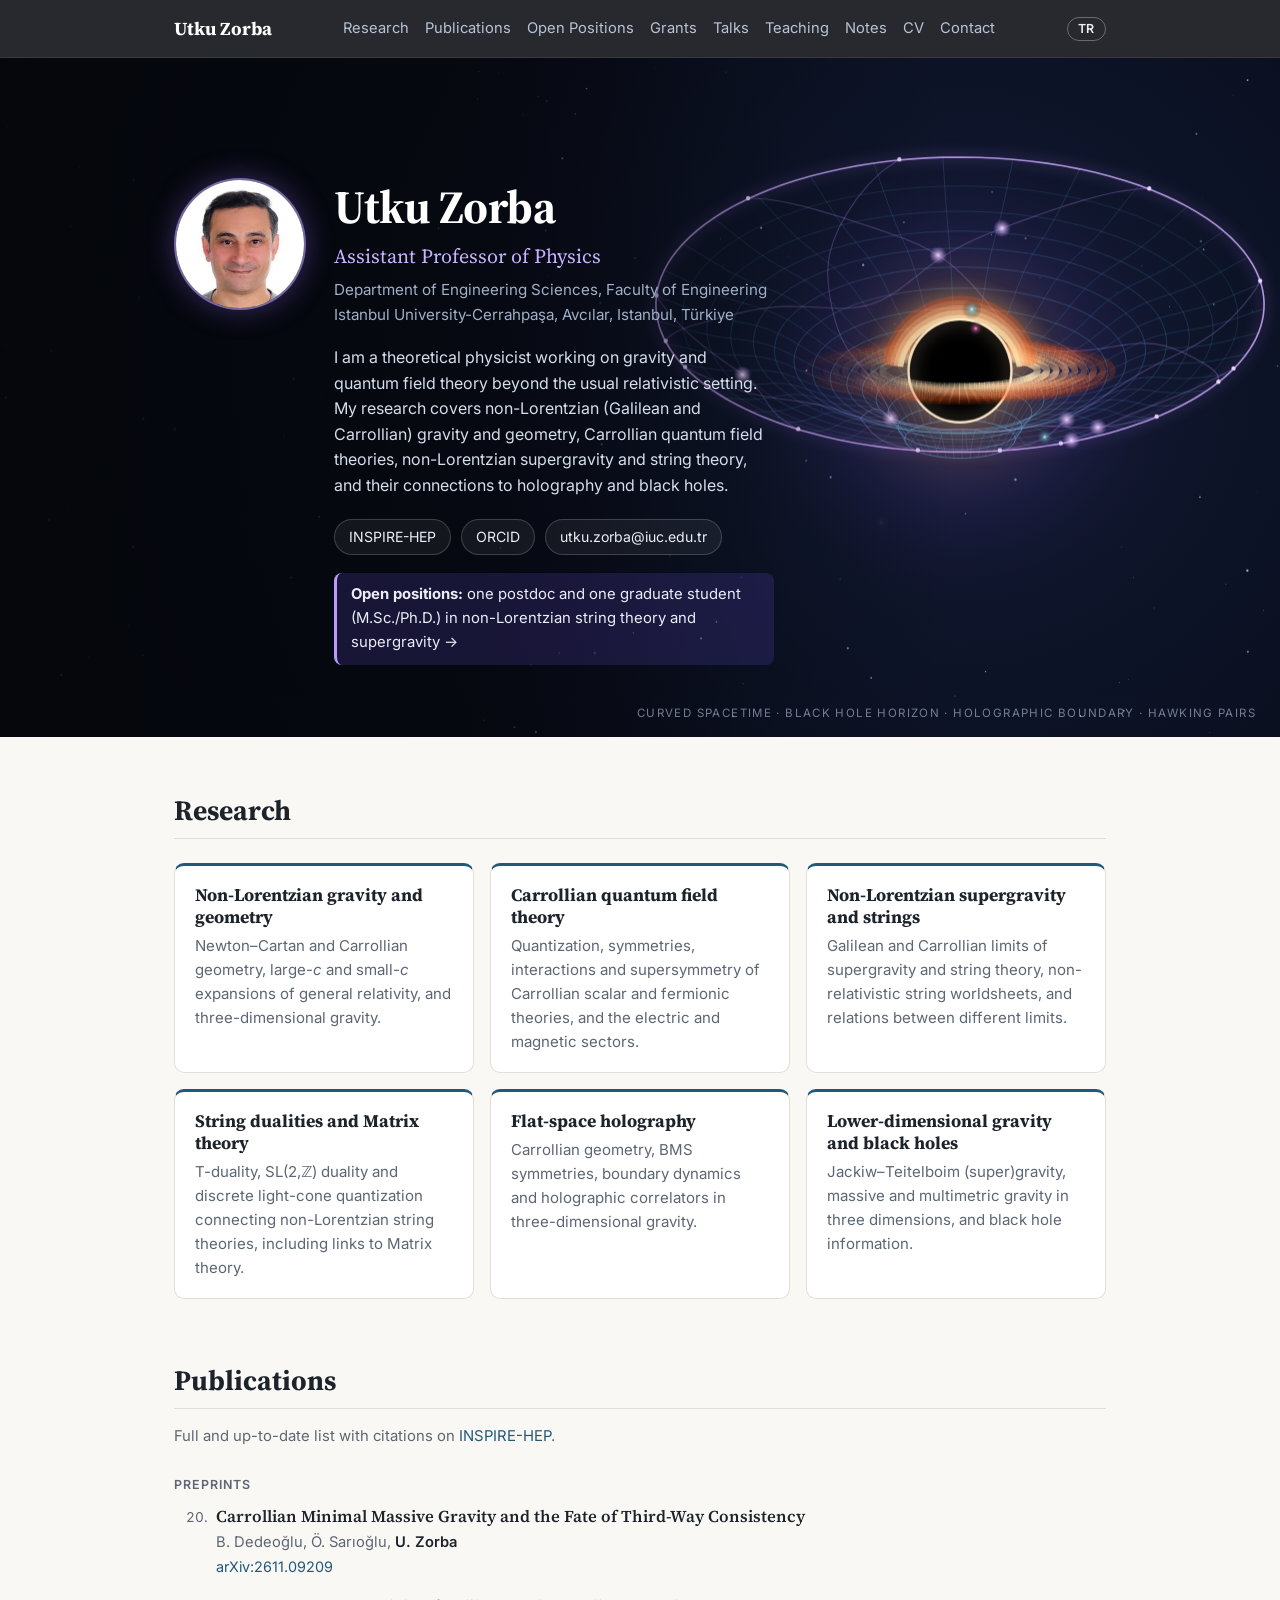
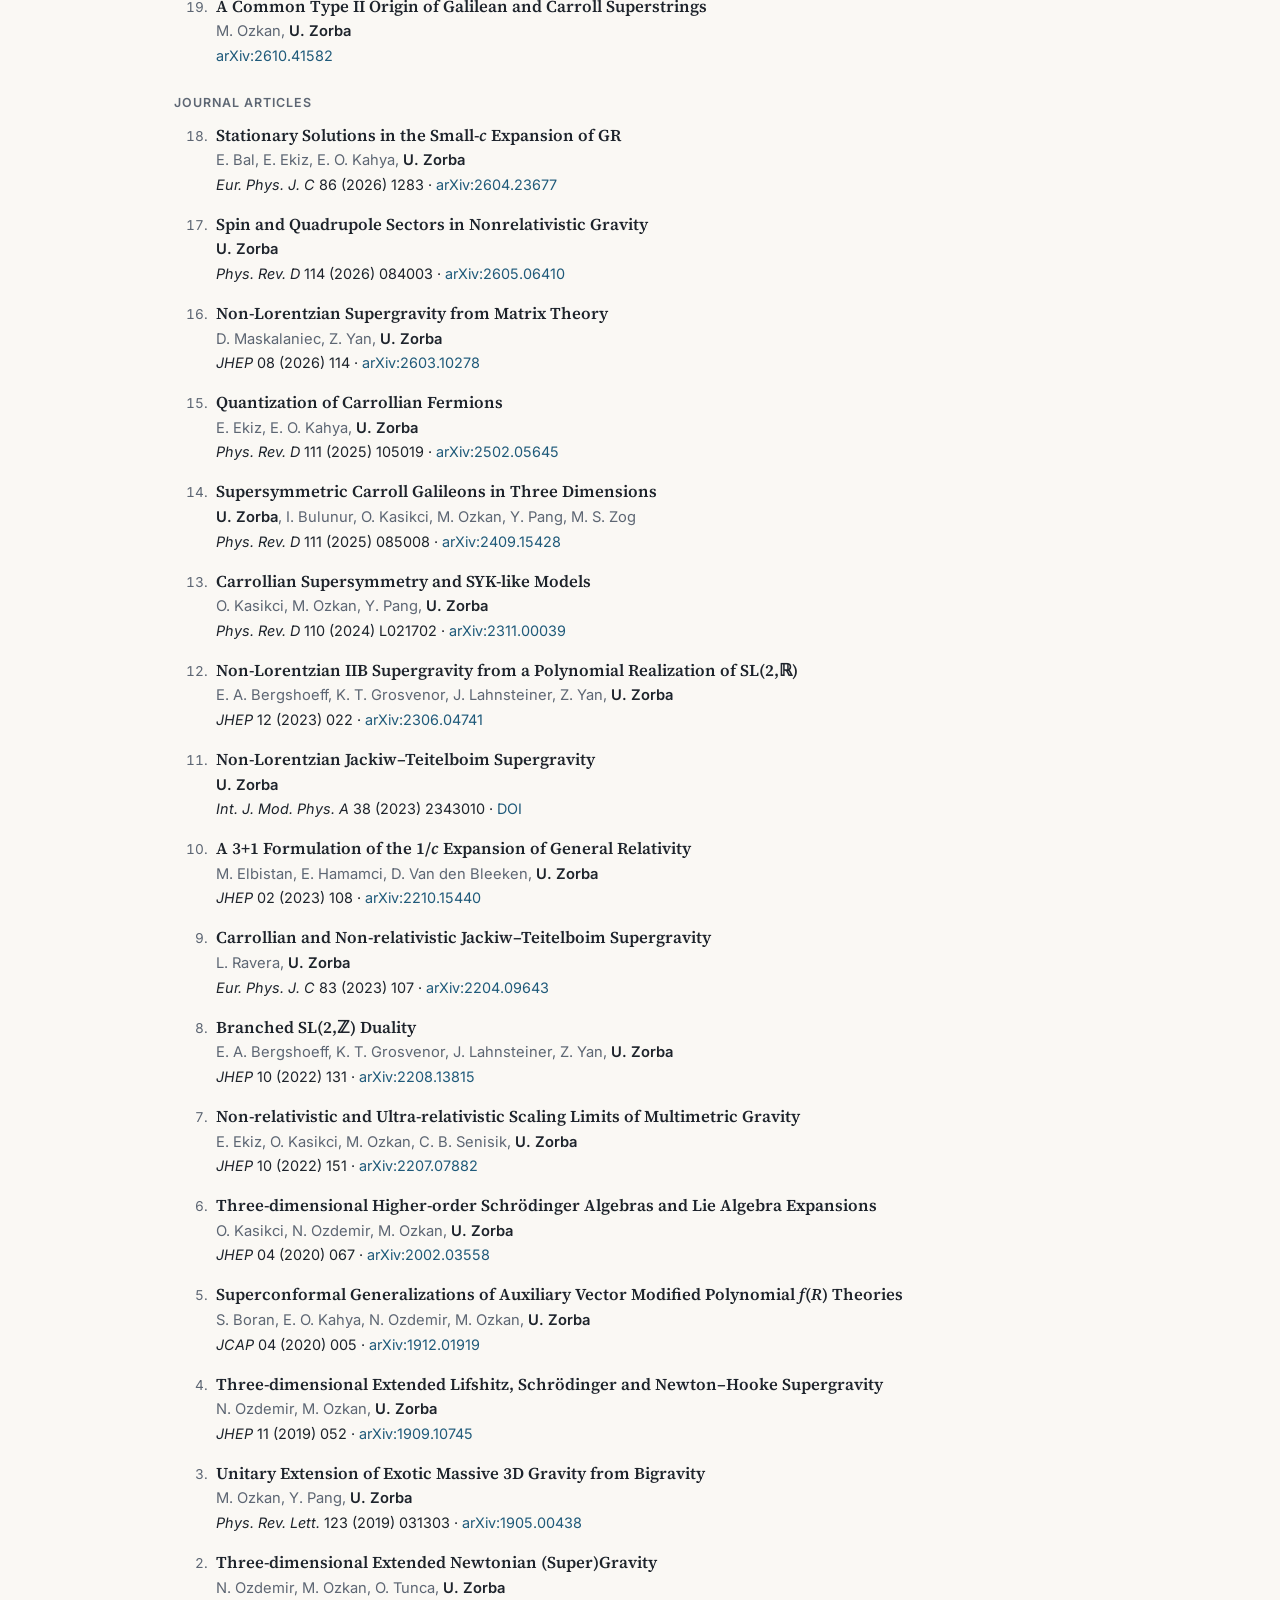
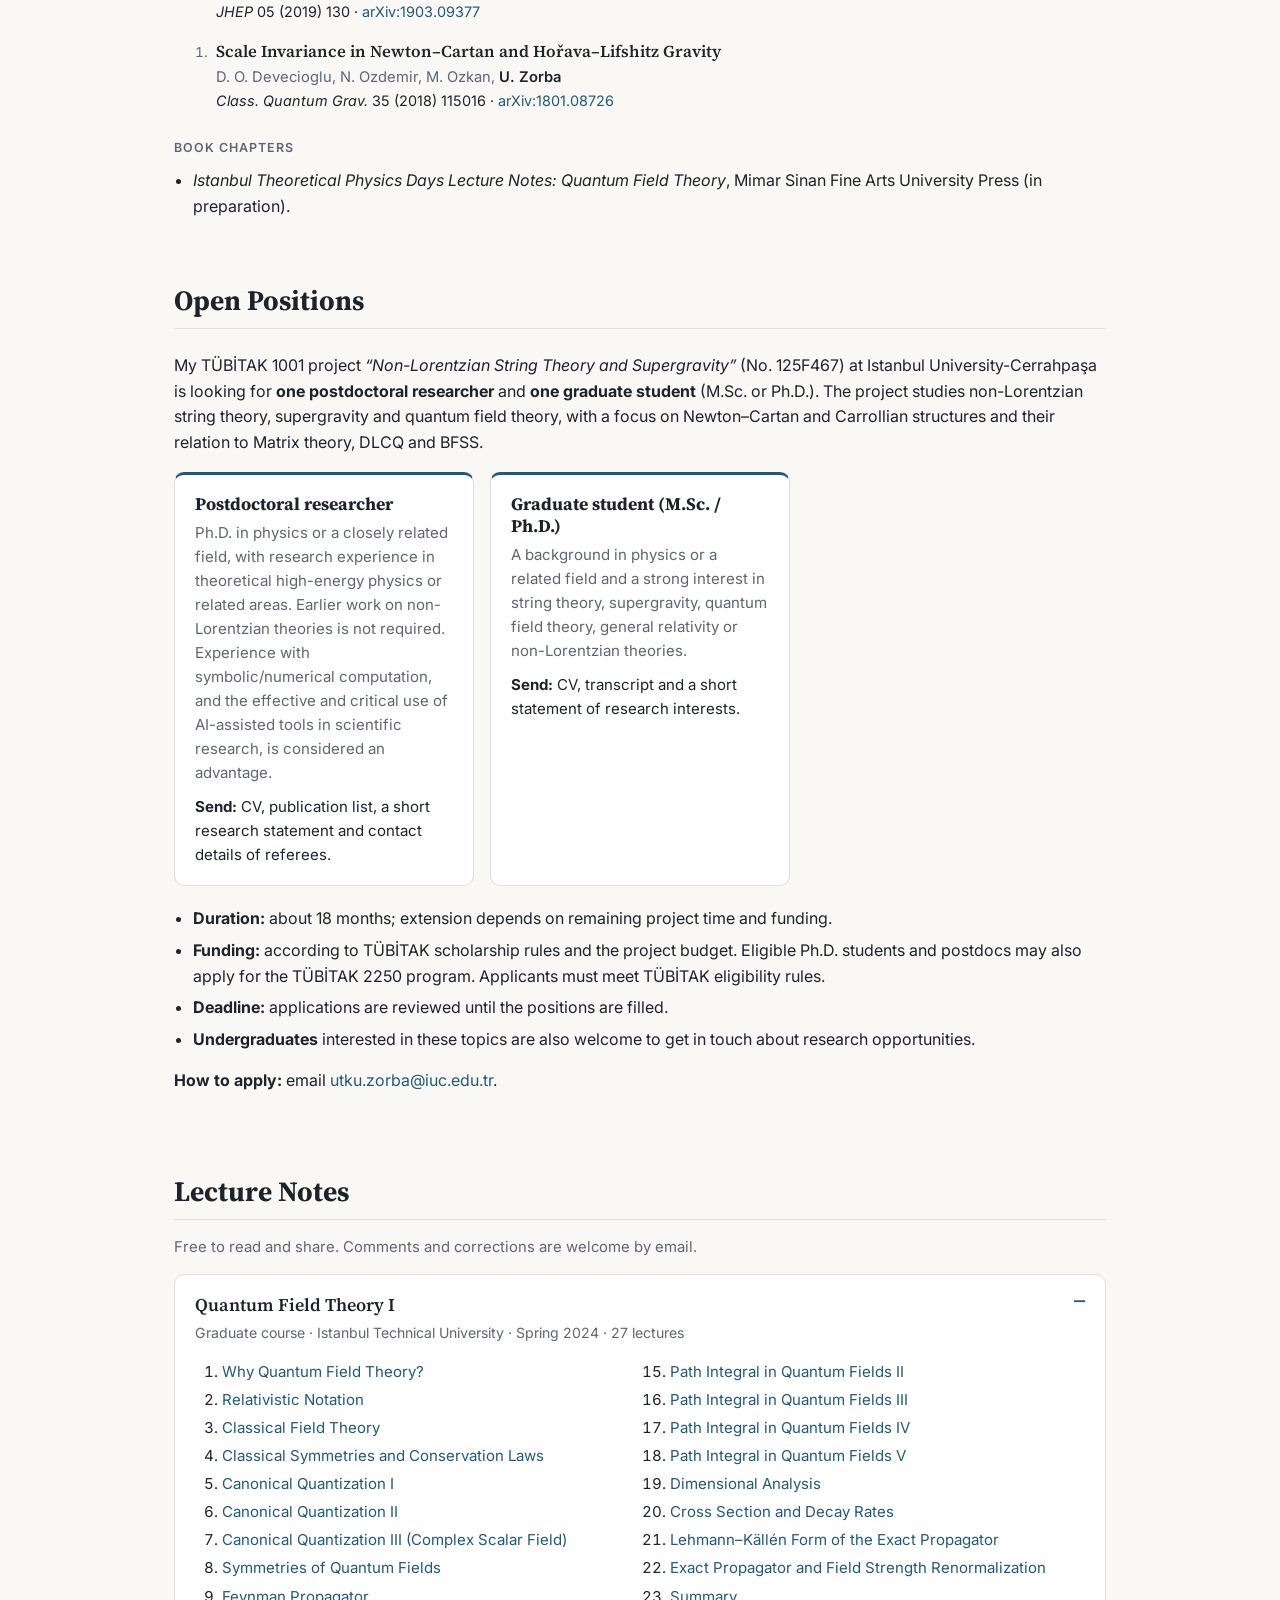
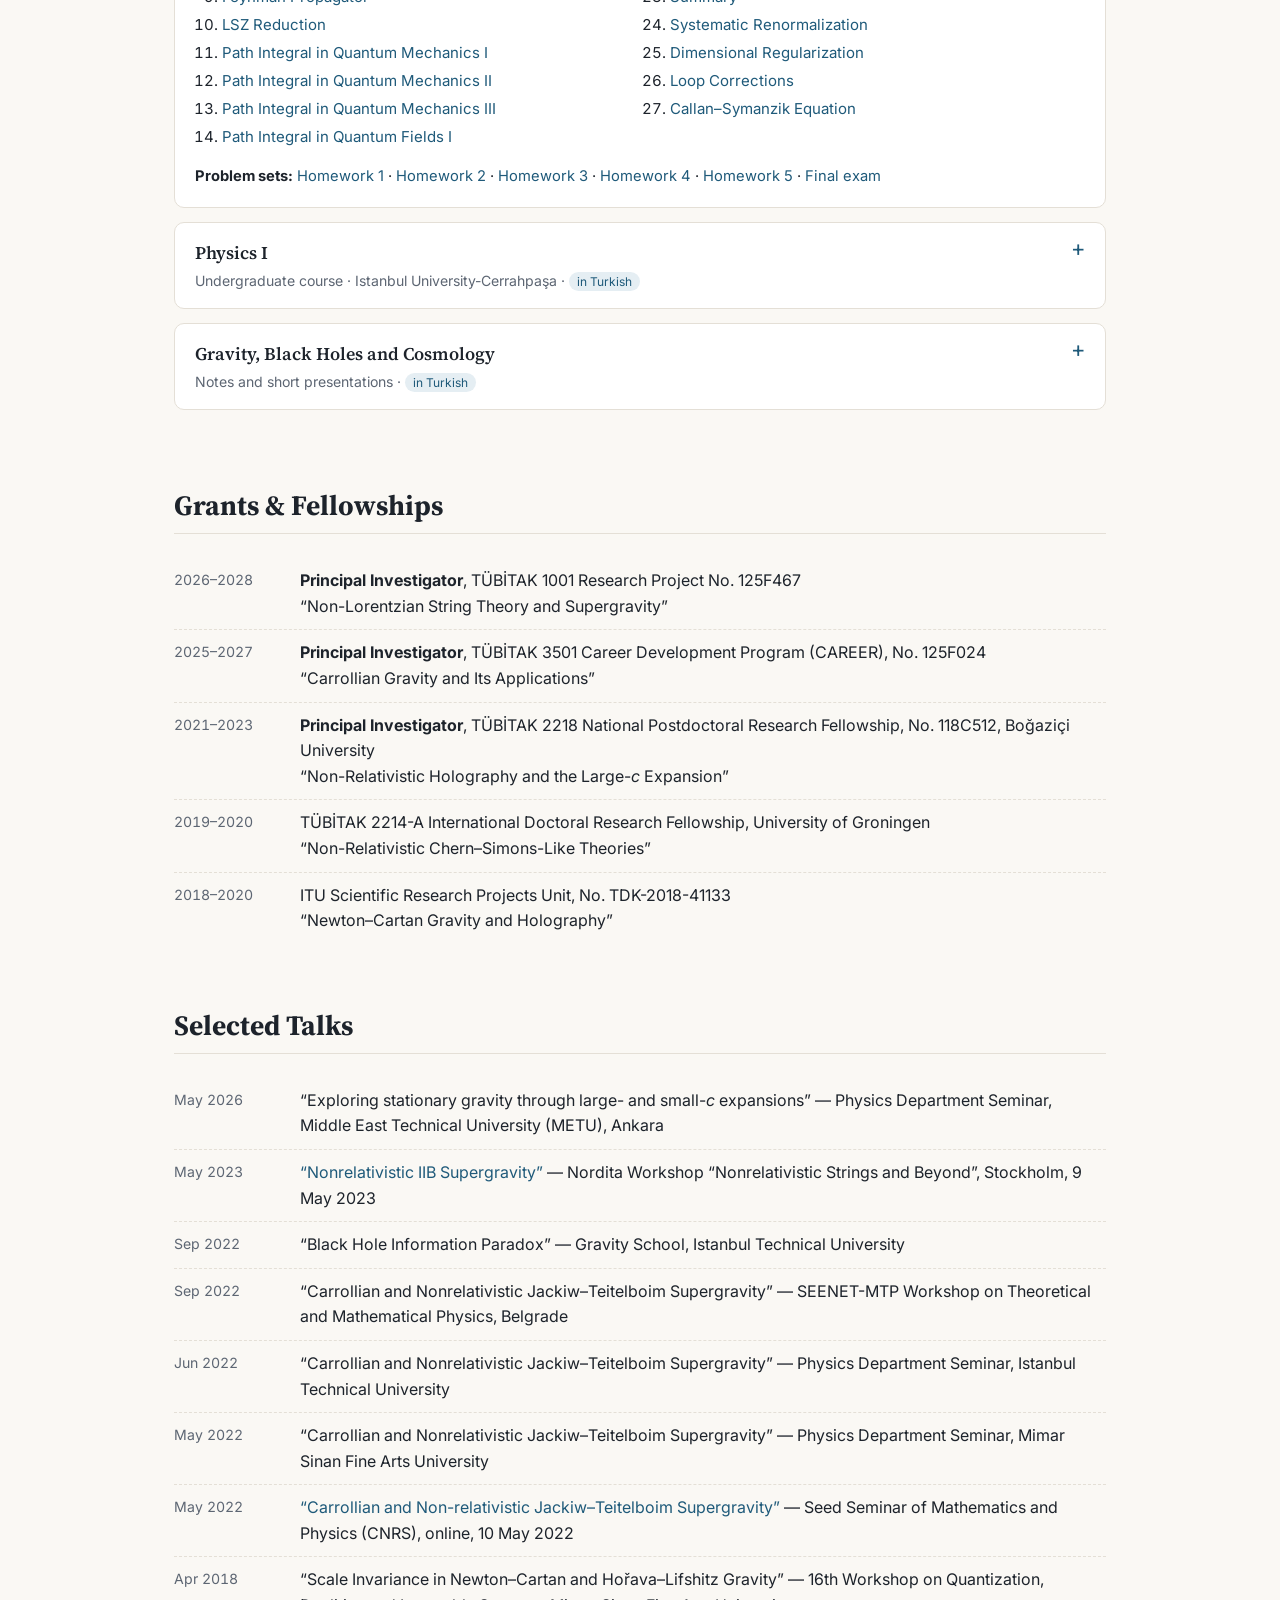
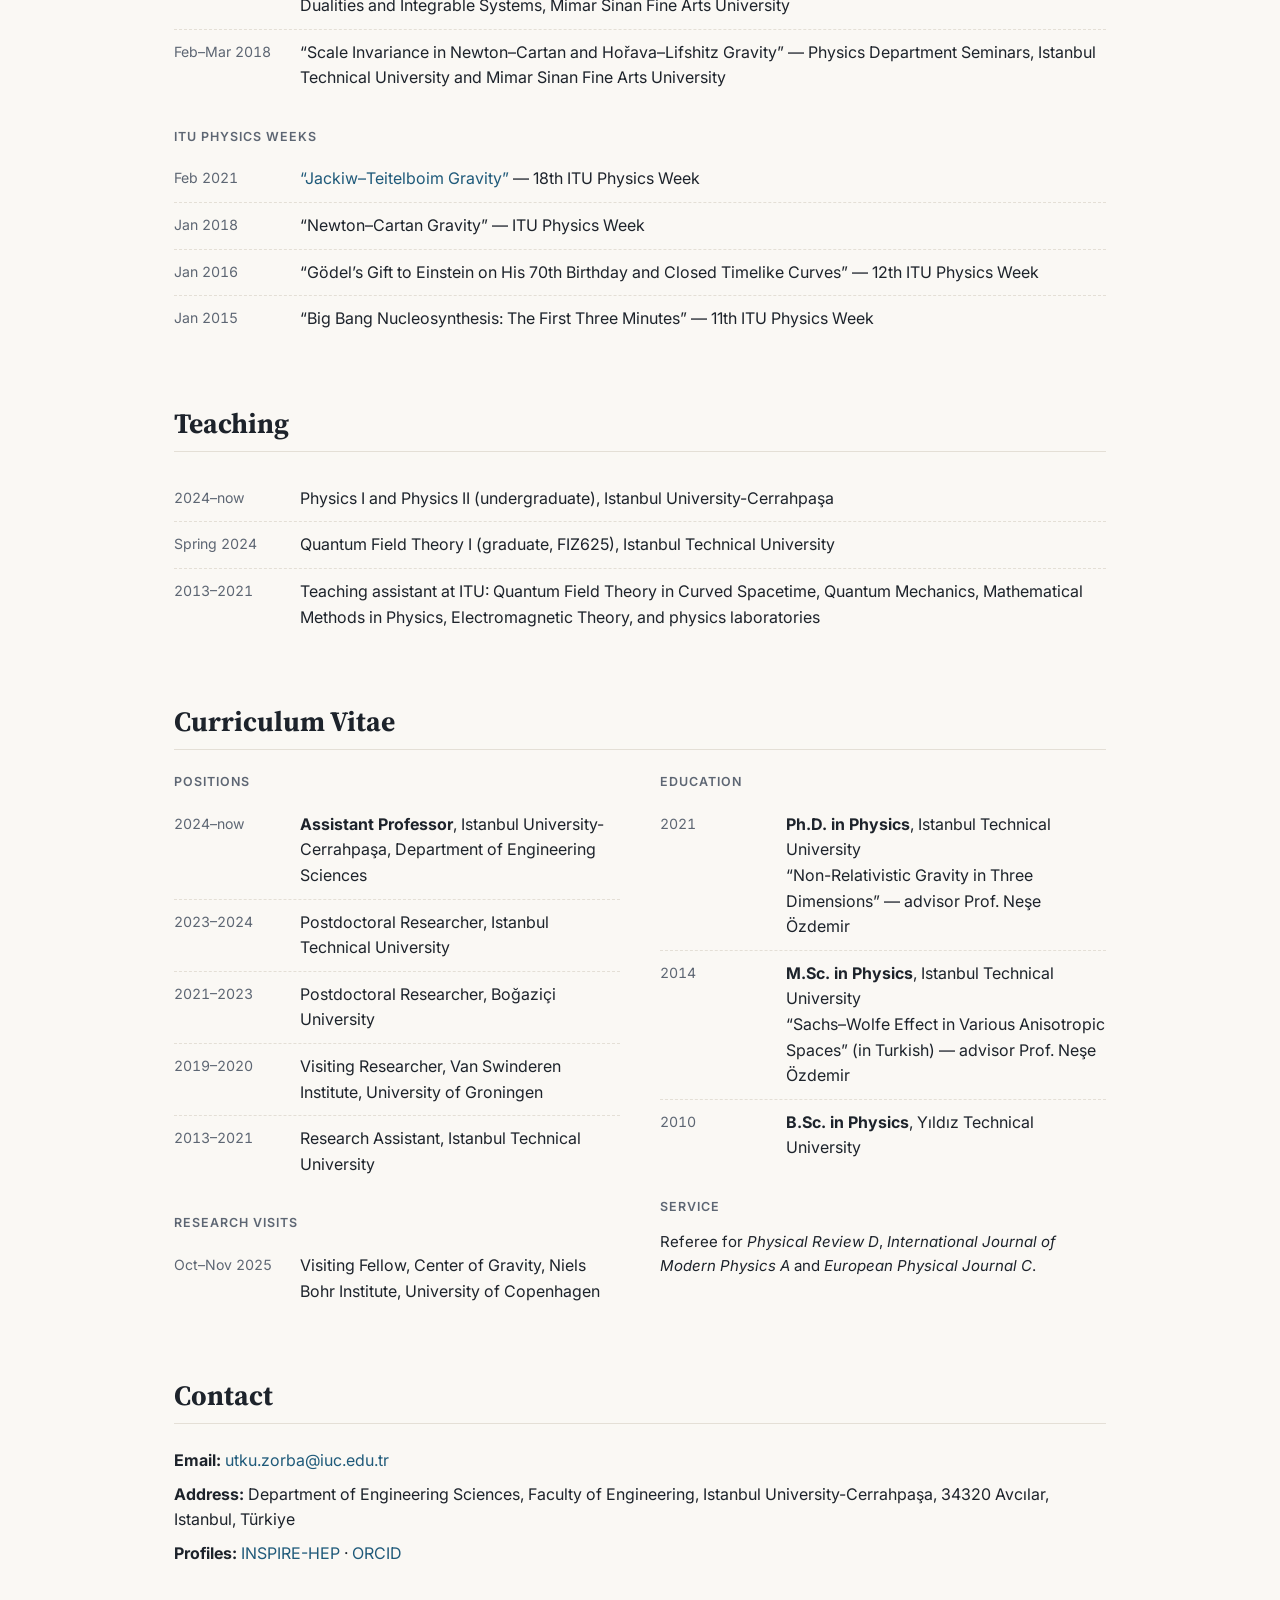
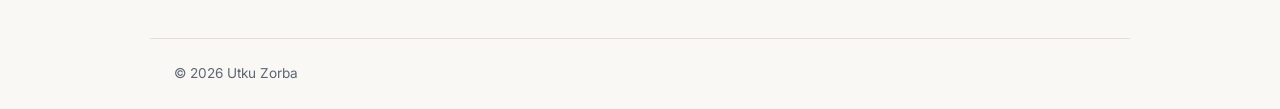
==== commit 747e7e88: "Add TR link, Seed Seminar and ITU Physics Week talks" ====
--- a/index.html
+++ b/index.html
@@ -7,6 +7,8 @@
 <meta name="description" content="Utku Zorba, Assistant Professor at Istanbul University-Cerrahpaşa. Research on non-Lorentzian gravity, Carrollian field theories, supergravity and string theory.">
 <link rel="icon" href="favicon.svg" type="image/svg+xml">
 <link rel="canonical" href="https://utkuzorba.github.io/">
+<link rel="alternate" hreflang="en" href="https://utkuzorba.github.io/">
+<link rel="alternate" hreflang="tr" href="https://utkuzorba.github.io/tr/">
 <meta property="og:type" content="website">
 <meta property="og:url" content="https://utkuzorba.github.io/">
 <meta property="og:title" content="Utku Zorba — Theoretical Physicist">
@@ -33,6 +35,7 @@
       <a href="#cv">CV</a>
       <a href="#contact">Contact</a>
     </div>
+    <a class="lang" href="tr/" hreflang="tr" lang="tr">TR</a>
   </nav>
 </header>
 
@@ -273,8 +276,19 @@
       <li><span class="when">May 2023</span><div><a href="https://indico.fysik.su.se/event/8008/contributions/12442/">“Nonrelativistic IIB Supergravity”</a> — Nordita Workshop “Nonrelativistic Strings and Beyond”, Stockholm, 9 May 2023</div></li>
       <li><span class="when">Sep 2022</span><div>“Black Hole Information Paradox” — Gravity School, Istanbul Technical University</div></li>
       <li><span class="when">Sep 2022</span><div>“Carrollian and Nonrelativistic Jackiw–Teitelboim Supergravity” — SEENET-MTP Workshop on Theoretical and Mathematical Physics, Belgrade</div></li>
-      <li><span class="when">2022</span><div>“Carrollian and Nonrelativistic Jackiw–Teitelboim Supergravity” — Seminars at Istanbul Technical University and Mimar Sinan Fine Arts University</div></li>
-      <li><span class="when">2018</span><div>“Scale Invariance in Newton–Cartan and Hořava–Lifshitz Gravity” — 16th Workshop on Quantization, Dualities and Integrable Systems, Istanbul; seminars at ITU and MSFAU</div></li>
+      <li><span class="when">Jun 2022</span><div>“Carrollian and Nonrelativistic Jackiw–Teitelboim Supergravity” — Physics Department Seminar, Istanbul Technical University</div></li>
+      <li><span class="when">May 2022</span><div>“Carrollian and Nonrelativistic Jackiw–Teitelboim Supergravity” — Physics Department Seminar, Mimar Sinan Fine Arts University</div></li>
+      <li><span class="when">May 2022</span><div><a href="https://seedseminar.apps.math.cnrs.fr/talks/talk12/">“Carrollian and Non-relativistic Jackiw–Teitelboim Supergravity”</a> — Seed Seminar of Mathematics and Physics (CNRS), online, 10 May 2022</div></li>
+      <li><span class="when">Apr 2018</span><div>“Scale Invariance in Newton–Cartan and Hořava–Lifshitz Gravity” — 16th Workshop on Quantization, Dualities and Integrable Systems, Mimar Sinan Fine Arts University</div></li>
+      <li><span class="when">Feb–Mar 2018</span><div>“Scale Invariance in Newton–Cartan and Hořava–Lifshitz Gravity” — Physics Department Seminars, Istanbul Technical University and Mimar Sinan Fine Arts University</div></li>
+    </ul>
+
+    <h3 class="sub">ITU Physics Weeks</h3>
+    <ul class="timeline">
+      <li><span class="when">Feb 2021</span><div><a href="https://drive.google.com/file/d/11Qq_4K54JdCpQEtfTRd2Ao2zUfFwvjU6/view?usp=sharing">“Jackiw–Teitelboim Gravity”</a> — 18th ITU Physics Week</div></li>
+      <li><span class="when">Jan 2018</span><div>“Newton–Cartan Gravity” — ITU Physics Week</div></li>
+      <li><span class="when">Jan 2016</span><div>“Gödel’s Gift to Einstein on His 70th Birthday and Closed Timelike Curves” — 12th ITU Physics Week</div></li>
+      <li><span class="when">Jan 2015</span><div>“Big Bang Nucleosynthesis: The First Three Minutes” — 11th ITU Physics Week</div></li>
     </ul>
   </section>
 
--- a/style.css
+++ b/style.css
@@ -222,3 +222,16 @@
 .brand { color: #fff; }
 .links a { color: #b8c3d6; }
 .links a:hover { color: #9be3ff; }
+
+/* language switch */
+.nav { position: relative; }
+.brand { white-space: nowrap; }
+.links { gap: 4px 16px; }
+.lang {
+  flex: none; color: #e9eef7; border: 1px solid rgba(255,255,255,.3); border-radius: 999px;
+  padding: 1px 10px; font-size: .78rem; font-weight: 600; letter-spacing: .05em;
+}
+.lang:hover { color: #9be3ff; border-color: #9be3ff; text-decoration: none; }
+@media (max-width: 760px) {
+  .lang { position: absolute; right: 16px; top: 12px; }
+}
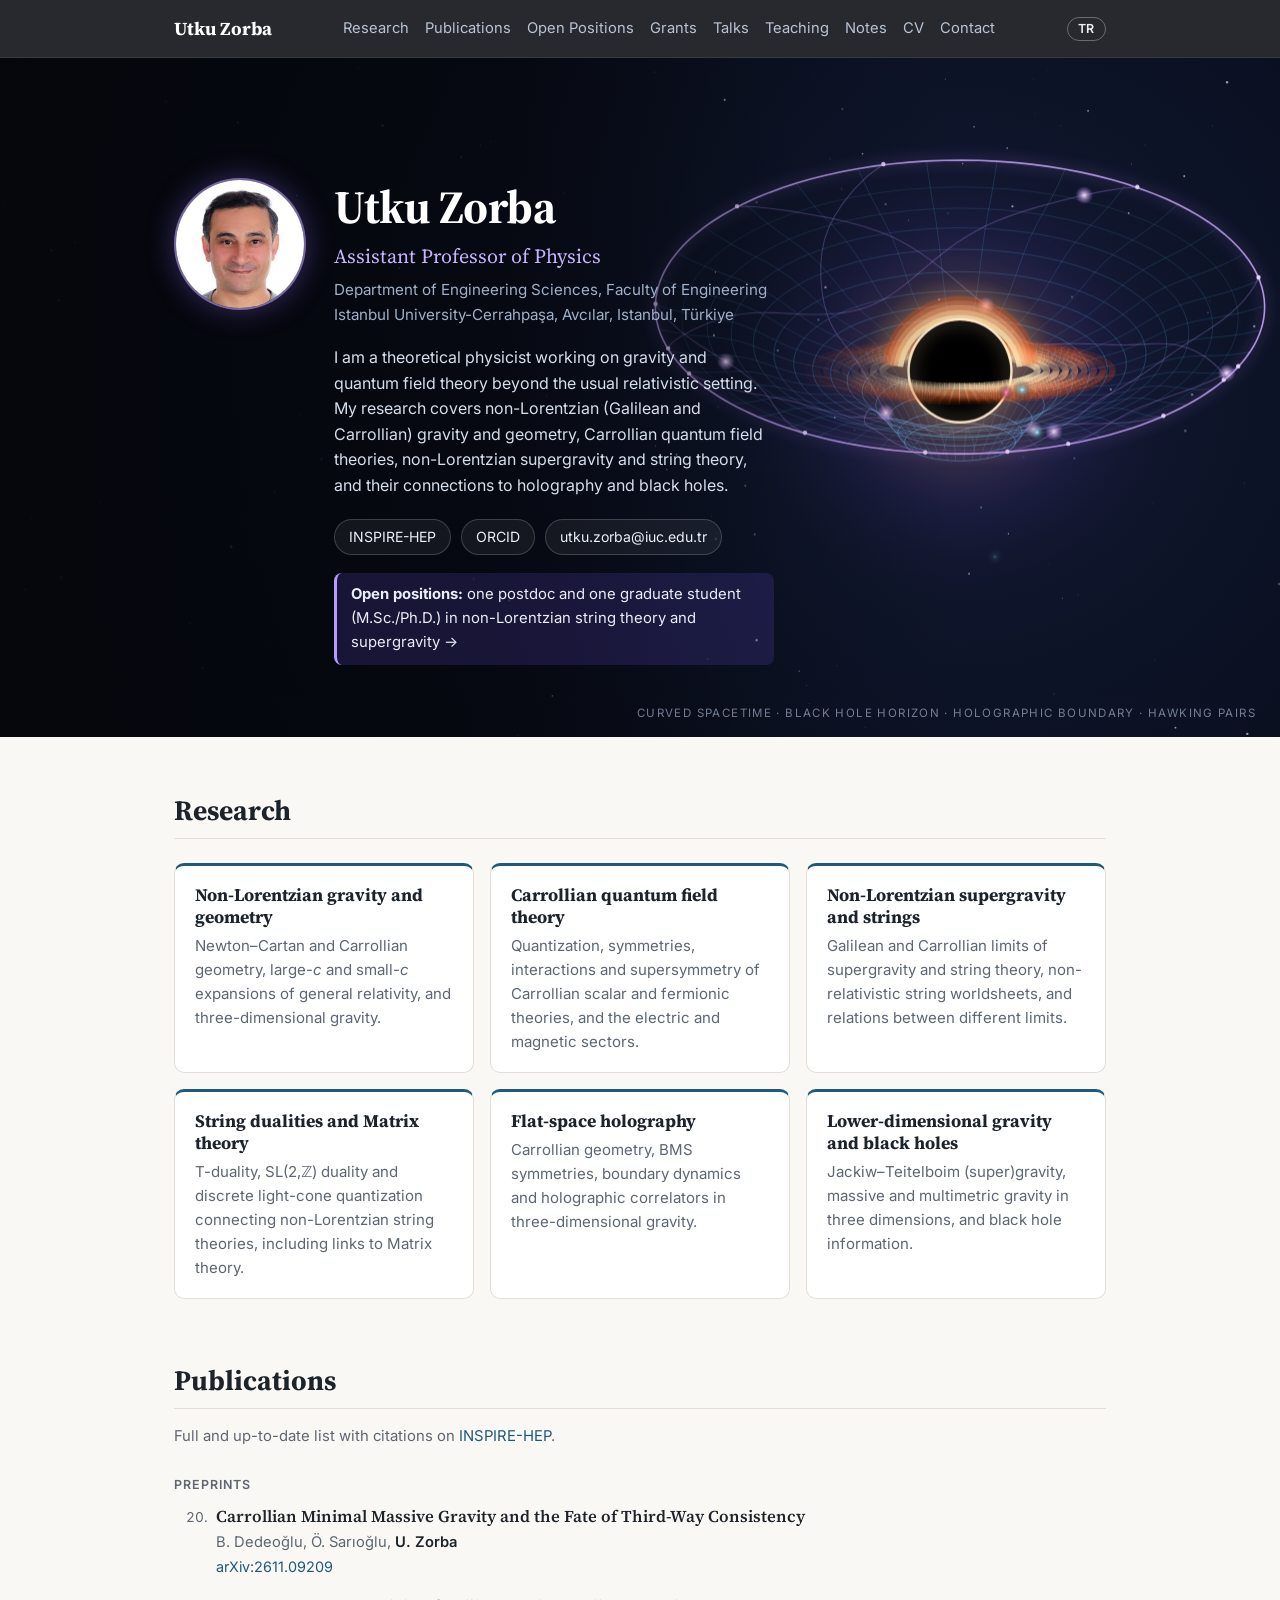
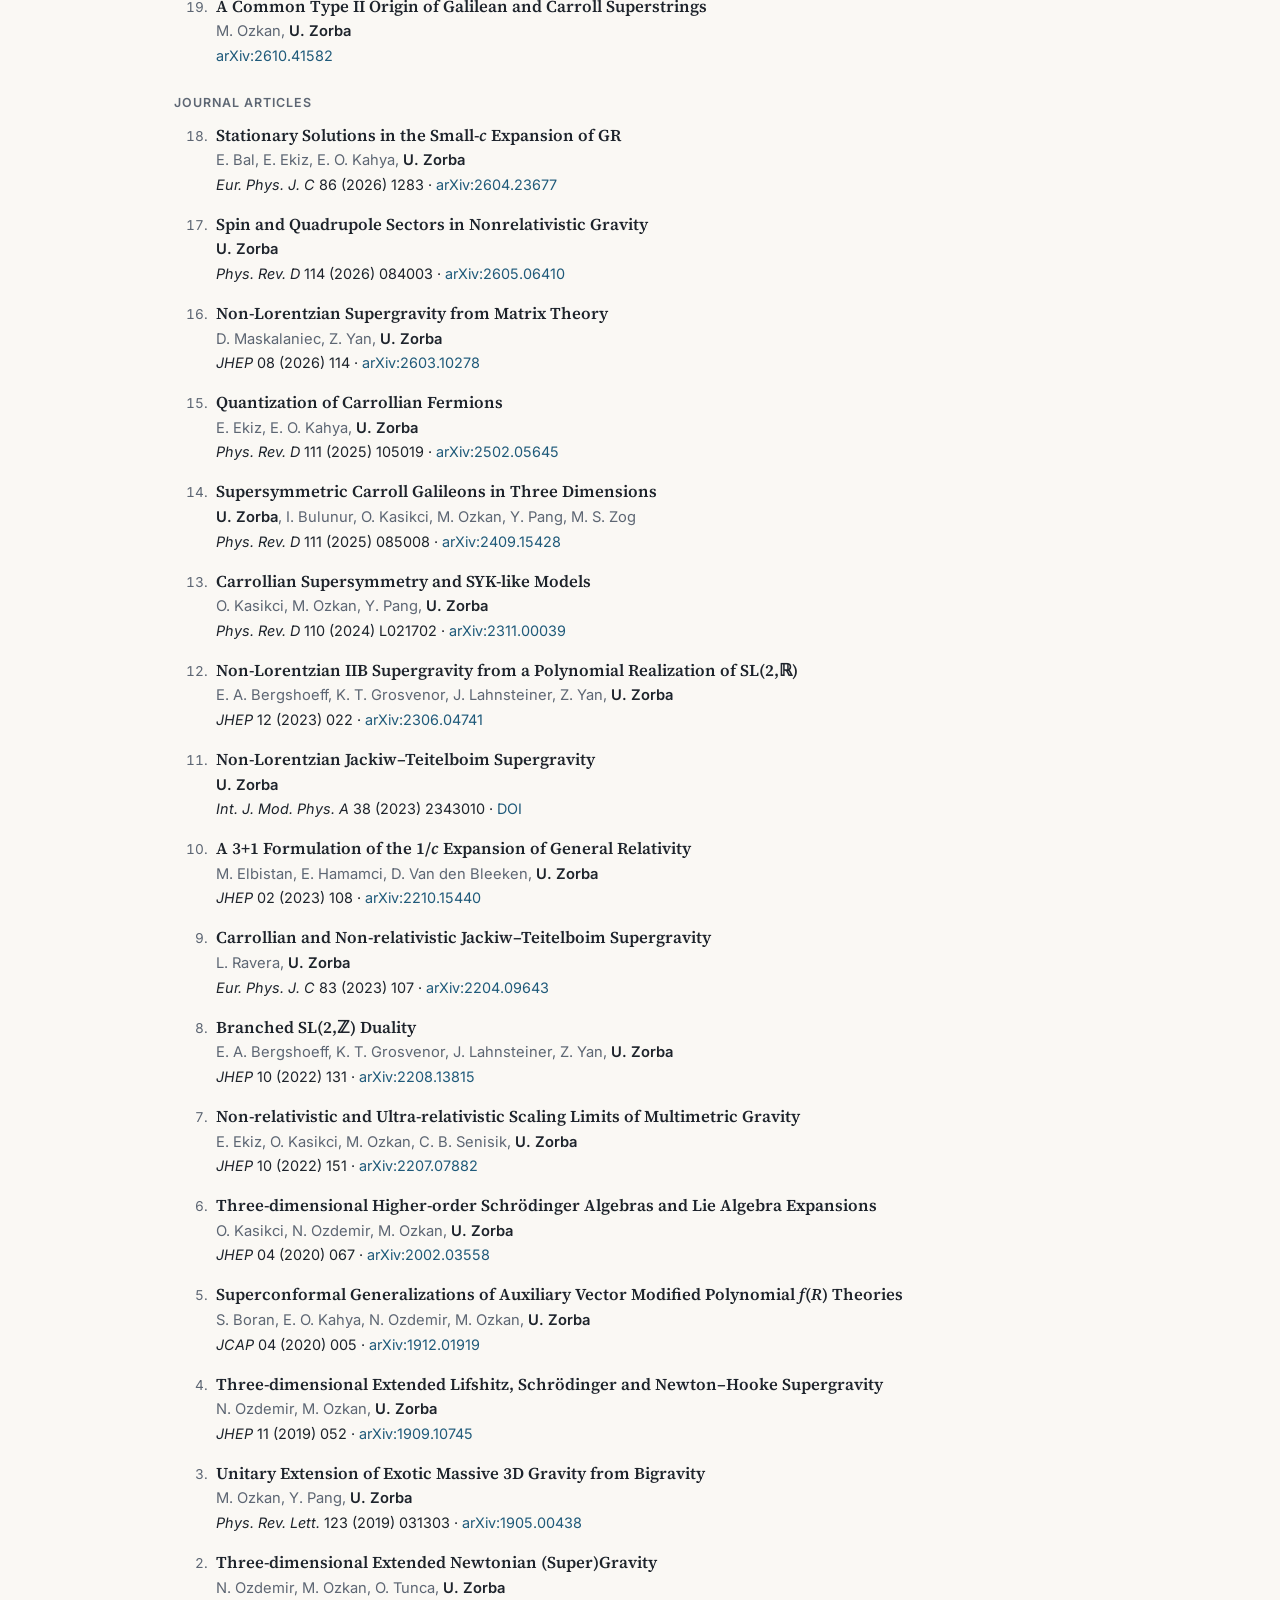
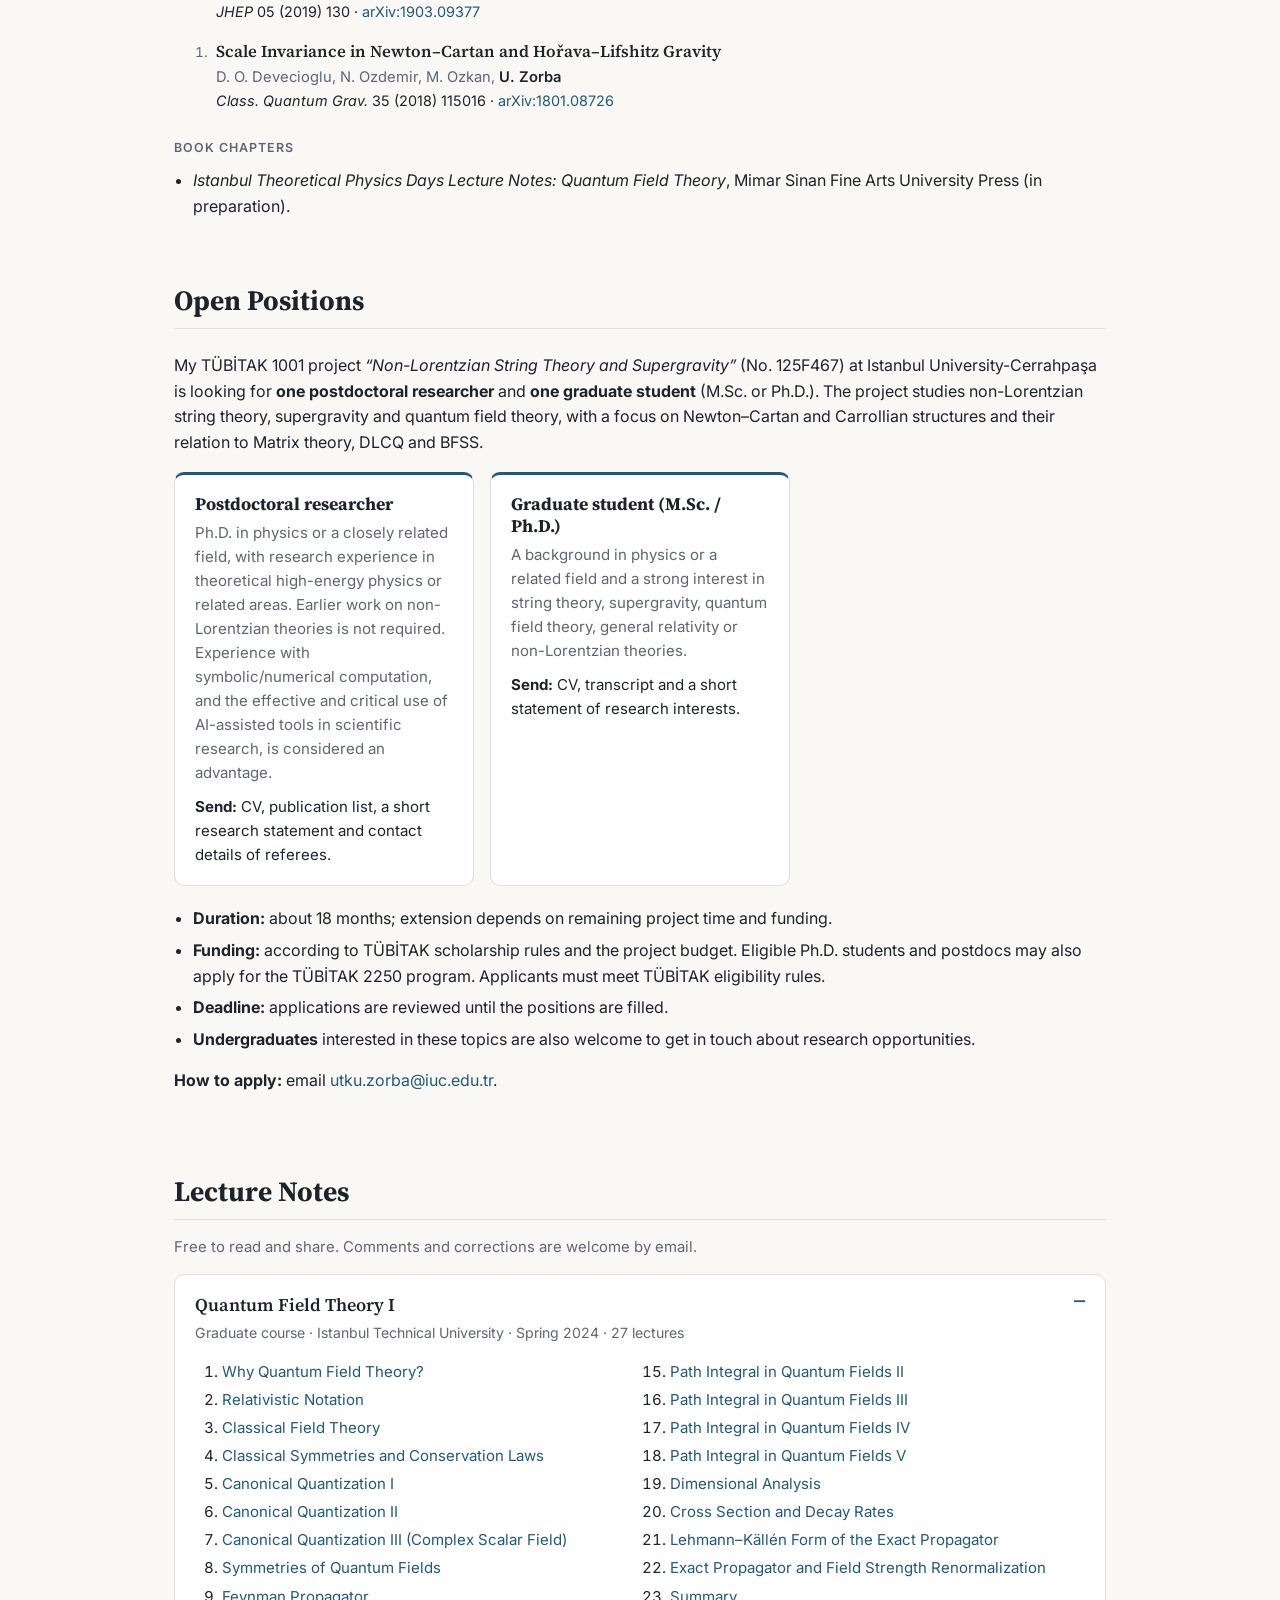
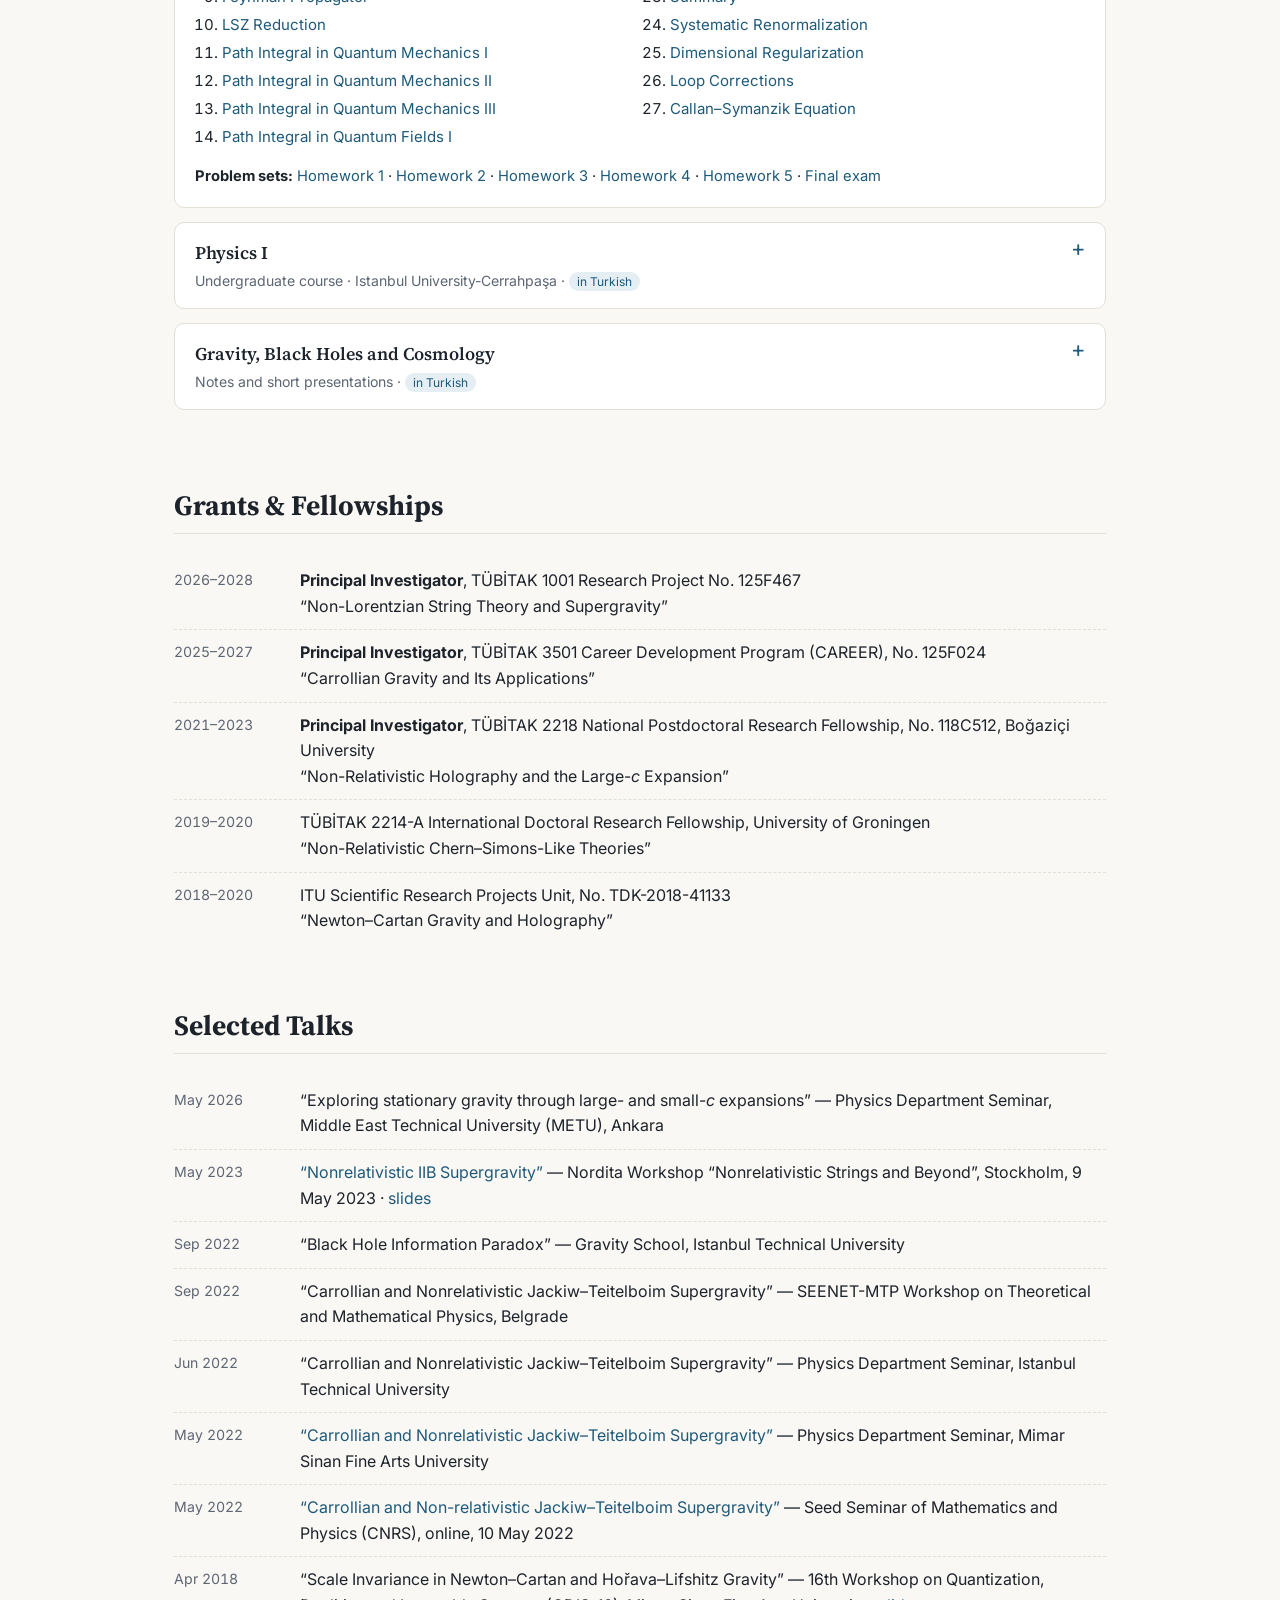
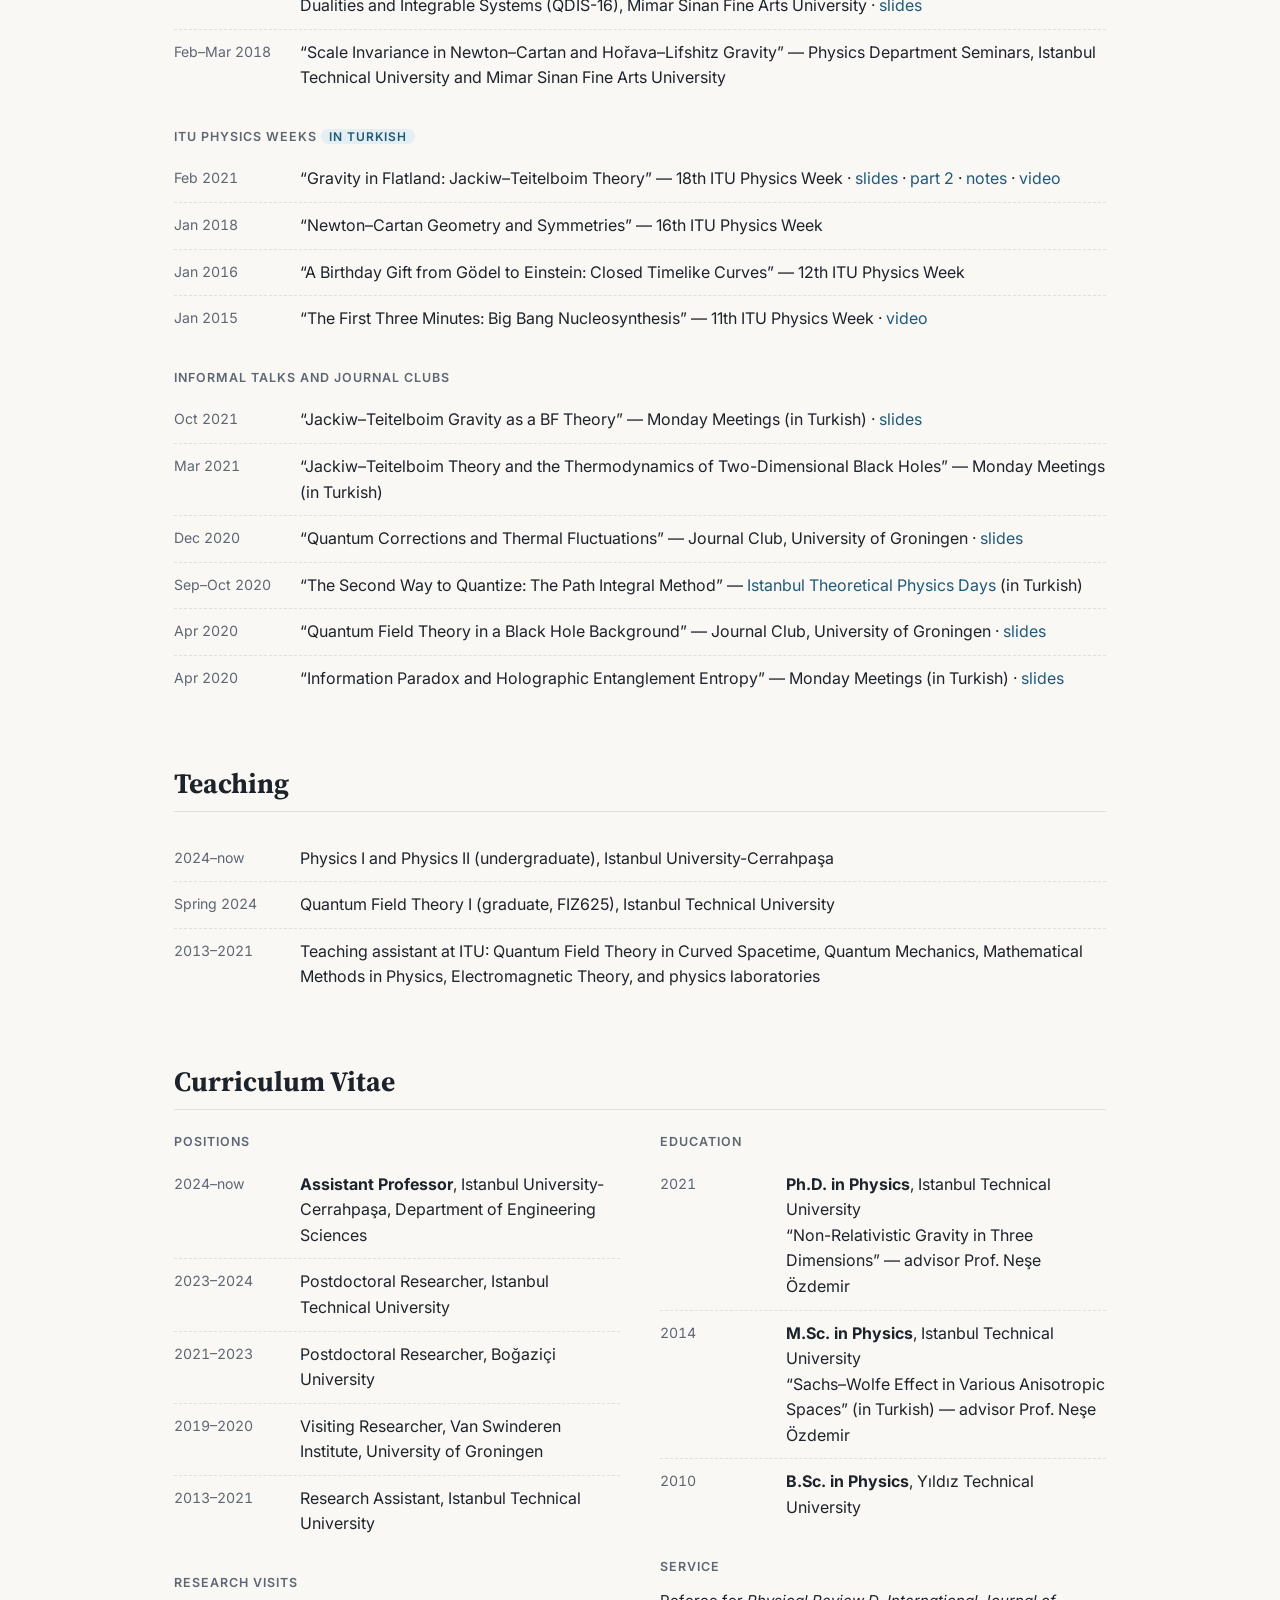
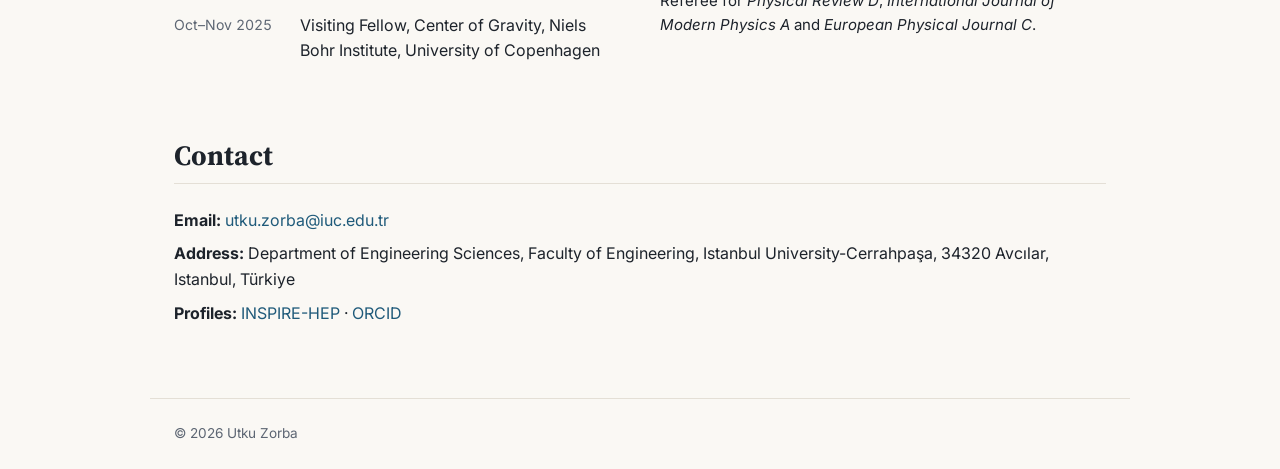
==== commit d82d1218: "Expand talks with details from the old site" ====
--- a/index.html
+++ b/index.html
@@ -273,22 +273,32 @@
     <h2>Selected Talks</h2>
     <ul class="timeline">
       <li><span class="when">May 2026</span><div>“Exploring stationary gravity through large- and small-<i>c</i> expansions” — Physics Department Seminar, Middle East Technical University (METU), Ankara</div></li>
-      <li><span class="when">May 2023</span><div><a href="https://indico.fysik.su.se/event/8008/contributions/12442/">“Nonrelativistic IIB Supergravity”</a> — Nordita Workshop “Nonrelativistic Strings and Beyond”, Stockholm, 9 May 2023</div></li>
+      <li><span class="when">May 2023</span><div><a href="https://indico.fysik.su.se/event/8008/contributions/12442/">“Nonrelativistic IIB Supergravity”</a> — Nordita Workshop “Nonrelativistic Strings and Beyond”, Stockholm, 9 May 2023 · <a href="https://indico.fysik.su.se/event/8008/contributions/12442/contribution.pdf">slides</a></div></li>
       <li><span class="when">Sep 2022</span><div>“Black Hole Information Paradox” — Gravity School, Istanbul Technical University</div></li>
       <li><span class="when">Sep 2022</span><div>“Carrollian and Nonrelativistic Jackiw–Teitelboim Supergravity” — SEENET-MTP Workshop on Theoretical and Mathematical Physics, Belgrade</div></li>
       <li><span class="when">Jun 2022</span><div>“Carrollian and Nonrelativistic Jackiw–Teitelboim Supergravity” — Physics Department Seminar, Istanbul Technical University</div></li>
-      <li><span class="when">May 2022</span><div>“Carrollian and Nonrelativistic Jackiw–Teitelboim Supergravity” — Physics Department Seminar, Mimar Sinan Fine Arts University</div></li>
+      <li><span class="when">May 2022</span><div><a href="https://msgsufizik.net/2022/04/25/carroll-ve-goreli-olmayan-jackiw-teitelboim-super-kutle-cekimi/">“Carrollian and Nonrelativistic Jackiw–Teitelboim Supergravity”</a> — Physics Department Seminar, Mimar Sinan Fine Arts University</div></li>
       <li><span class="when">May 2022</span><div><a href="https://seedseminar.apps.math.cnrs.fr/talks/talk12/">“Carrollian and Non-relativistic Jackiw–Teitelboim Supergravity”</a> — Seed Seminar of Mathematics and Physics (CNRS), online, 10 May 2022</div></li>
-      <li><span class="when">Apr 2018</span><div>“Scale Invariance in Newton–Cartan and Hořava–Lifshitz Gravity” — 16th Workshop on Quantization, Dualities and Integrable Systems, Mimar Sinan Fine Arts University</div></li>
+      <li><span class="when">Apr 2018</span><div>“Scale Invariance in Newton–Cartan and Hořava–Lifshitz Gravity” — 16th Workshop on Quantization, Dualities and Integrable Systems (QDIS-16), Mimar Sinan Fine Arts University · <a href="https://drive.google.com/file/d/1-6fWANTAZ0qDKgehEUMHfAD6oZWu1-ub/view?usp=sharing">slides</a></div></li>
       <li><span class="when">Feb–Mar 2018</span><div>“Scale Invariance in Newton–Cartan and Hořava–Lifshitz Gravity” — Physics Department Seminars, Istanbul Technical University and Mimar Sinan Fine Arts University</div></li>
     </ul>
 
-    <h3 class="sub">ITU Physics Weeks</h3>
-    <ul class="timeline">
-      <li><span class="when">Feb 2021</span><div><a href="https://drive.google.com/file/d/11Qq_4K54JdCpQEtfTRd2Ao2zUfFwvjU6/view?usp=sharing">“Jackiw–Teitelboim Gravity”</a> — 18th ITU Physics Week</div></li>
-      <li><span class="when">Jan 2018</span><div>“Newton–Cartan Gravity” — ITU Physics Week</div></li>
-      <li><span class="when">Jan 2016</span><div>“Gödel’s Gift to Einstein on His 70th Birthday and Closed Timelike Curves” — 12th ITU Physics Week</div></li>
-      <li><span class="when">Jan 2015</span><div>“Big Bang Nucleosynthesis: The First Three Minutes” — 11th ITU Physics Week</div></li>
+    <h3 class="sub">ITU Physics Weeks <span class="tag">in Turkish</span></h3>
+    <ul class="timeline">
+      <li><span class="when">Feb 2021</span><div>“Gravity in Flatland: Jackiw–Teitelboim Theory” — 18th ITU Physics Week · <a href="https://drive.google.com/file/d/1hVcKEzzULtiehStTMV15jb3bP9T8KDrn/view?usp=sharing">slides</a> · <a href="https://drive.google.com/file/d/1XOY1oFpy_PPdilVwPBs0MC05eYK7Klht/view?usp=sharing">part 2</a> · <a href="https://drive.google.com/file/d/1JQ36LYK2EkBwJoD38UDNb-q6-2LCQ9VR/view?usp=sharing">notes</a> · <a href="https://www.youtube.com/watch?v=PHa6ggwXiS0">video</a></div></li>
+      <li><span class="when">Jan 2018</span><div>“Newton–Cartan Geometry and Symmetries” — 16th ITU Physics Week</div></li>
+      <li><span class="when">Jan 2016</span><div>“A Birthday Gift from Gödel to Einstein: Closed Timelike Curves” — 12th ITU Physics Week</div></li>
+      <li><span class="when">Jan 2015</span><div>“The First Three Minutes: Big Bang Nucleosynthesis” — 11th ITU Physics Week · <a href="https://www.youtube.com/watch?v=jNRHj6f5Cpo">video</a></div></li>
+    </ul>
+
+    <h3 class="sub">Informal talks and journal clubs</h3>
+    <ul class="timeline">
+      <li><span class="when">Oct 2021</span><div>“Jackiw–Teitelboim Gravity as a BF Theory” — Monday Meetings (in Turkish) · <a href="https://drive.google.com/file/d/12sOCVT8c4cvGEKTxbXwqevrsVg1eMxdJ/view?usp=sharing">slides</a></div></li>
+      <li><span class="when">Mar 2021</span><div>“Jackiw–Teitelboim Theory and the Thermodynamics of Two-Dimensional Black Holes” — Monday Meetings (in Turkish)</div></li>
+      <li><span class="when">Dec 2020</span><div>“Quantum Corrections and Thermal Fluctuations” — Journal Club, University of Groningen · <a href="https://drive.google.com/file/d/1JBz-El6lCGW3yd2STjnnEE-Xf7EMSOo8/view?usp=sharing">slides</a></div></li>
+      <li><span class="when">Sep–Oct 2020</span><div>“The Second Way to Quantize: The Path Integral Method” — <a href="https://sites.google.com/view/itfg/home">Istanbul Theoretical Physics Days</a> (in Turkish)</div></li>
+      <li><span class="when">Apr 2020</span><div>“Quantum Field Theory in a Black Hole Background” — Journal Club, University of Groningen · <a href="https://drive.google.com/file/d/1euz-HLnx7qSOvST4XDyGAVCuvI4LoUOm/view?usp=sharing">slides</a></div></li>
+      <li><span class="when">Apr 2020</span><div>“Information Paradox and Holographic Entanglement Entropy” — Monday Meetings (in Turkish) · <a href="https://drive.google.com/file/d/1VbOTtR1o5QVRYzw8JeddcYnEOOCFArh_/view?usp=sharing">slides</a></div></li>
     </ul>
   </section>
 
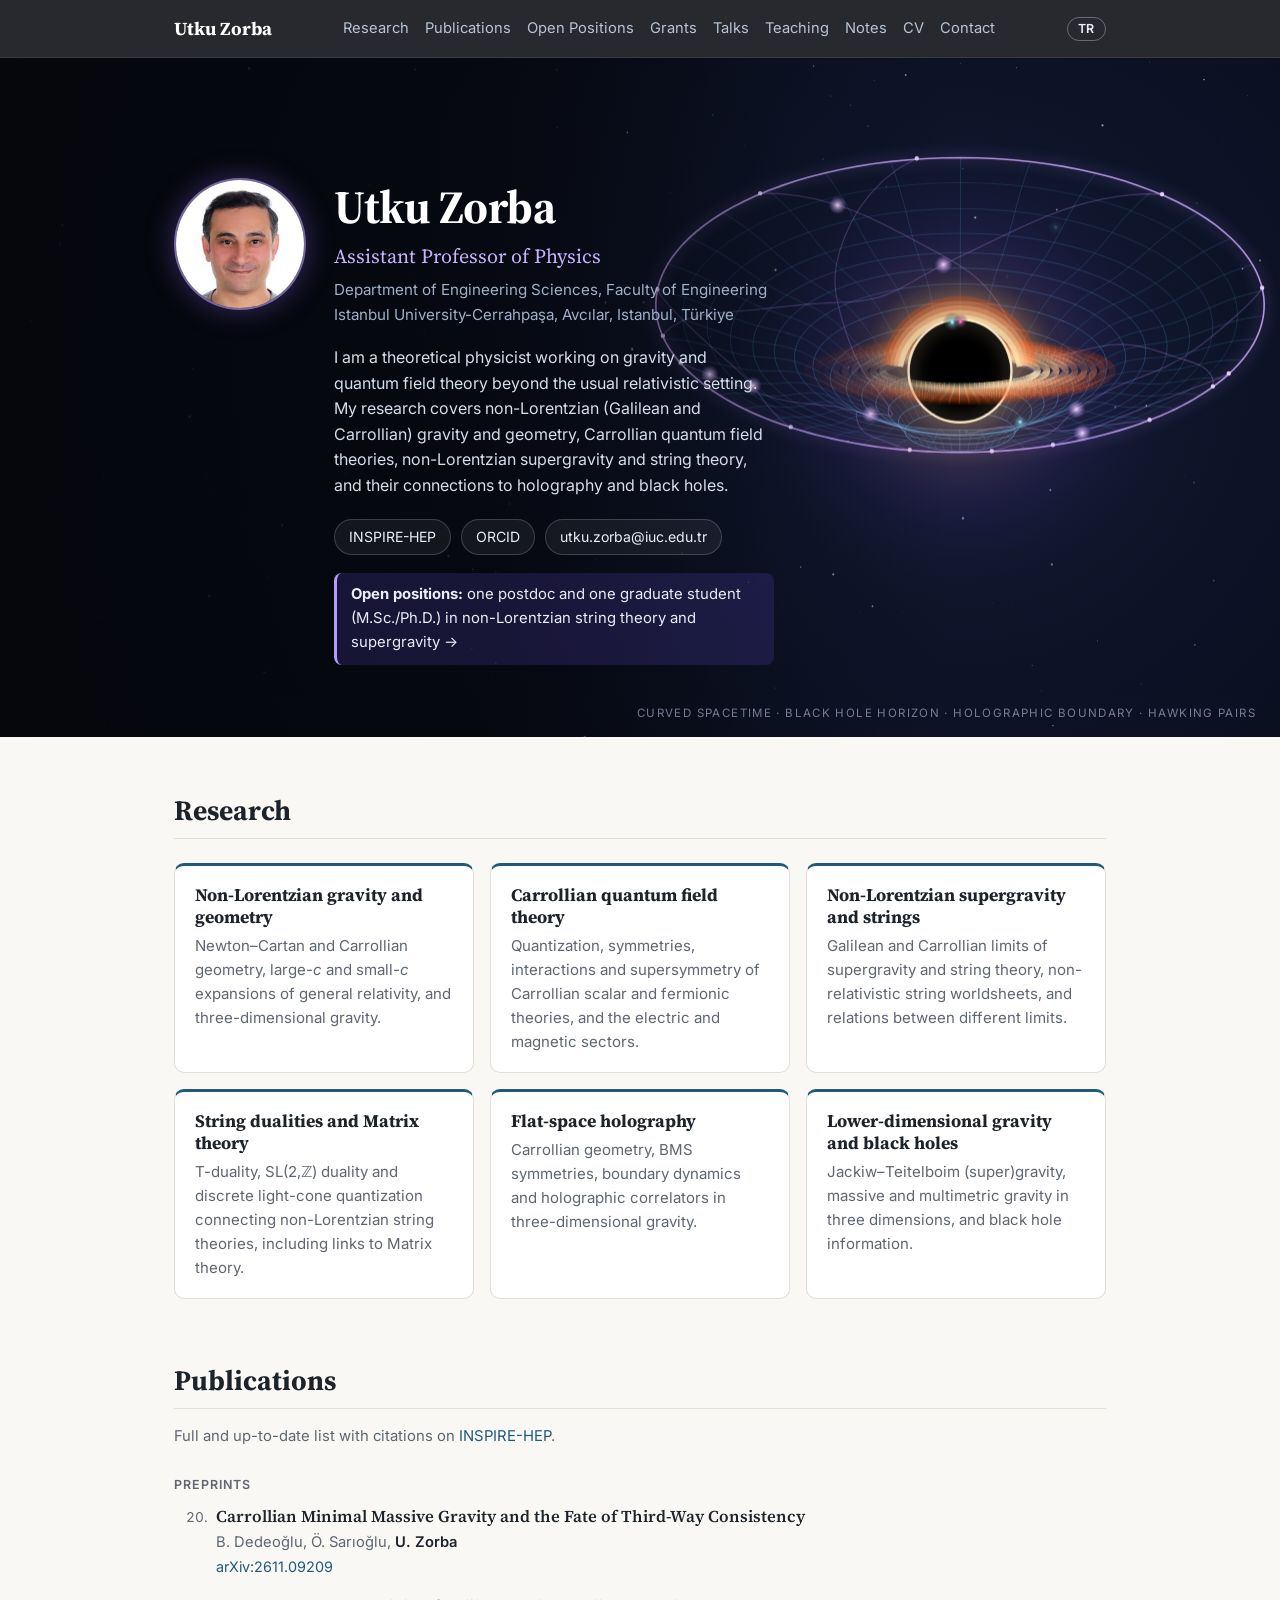
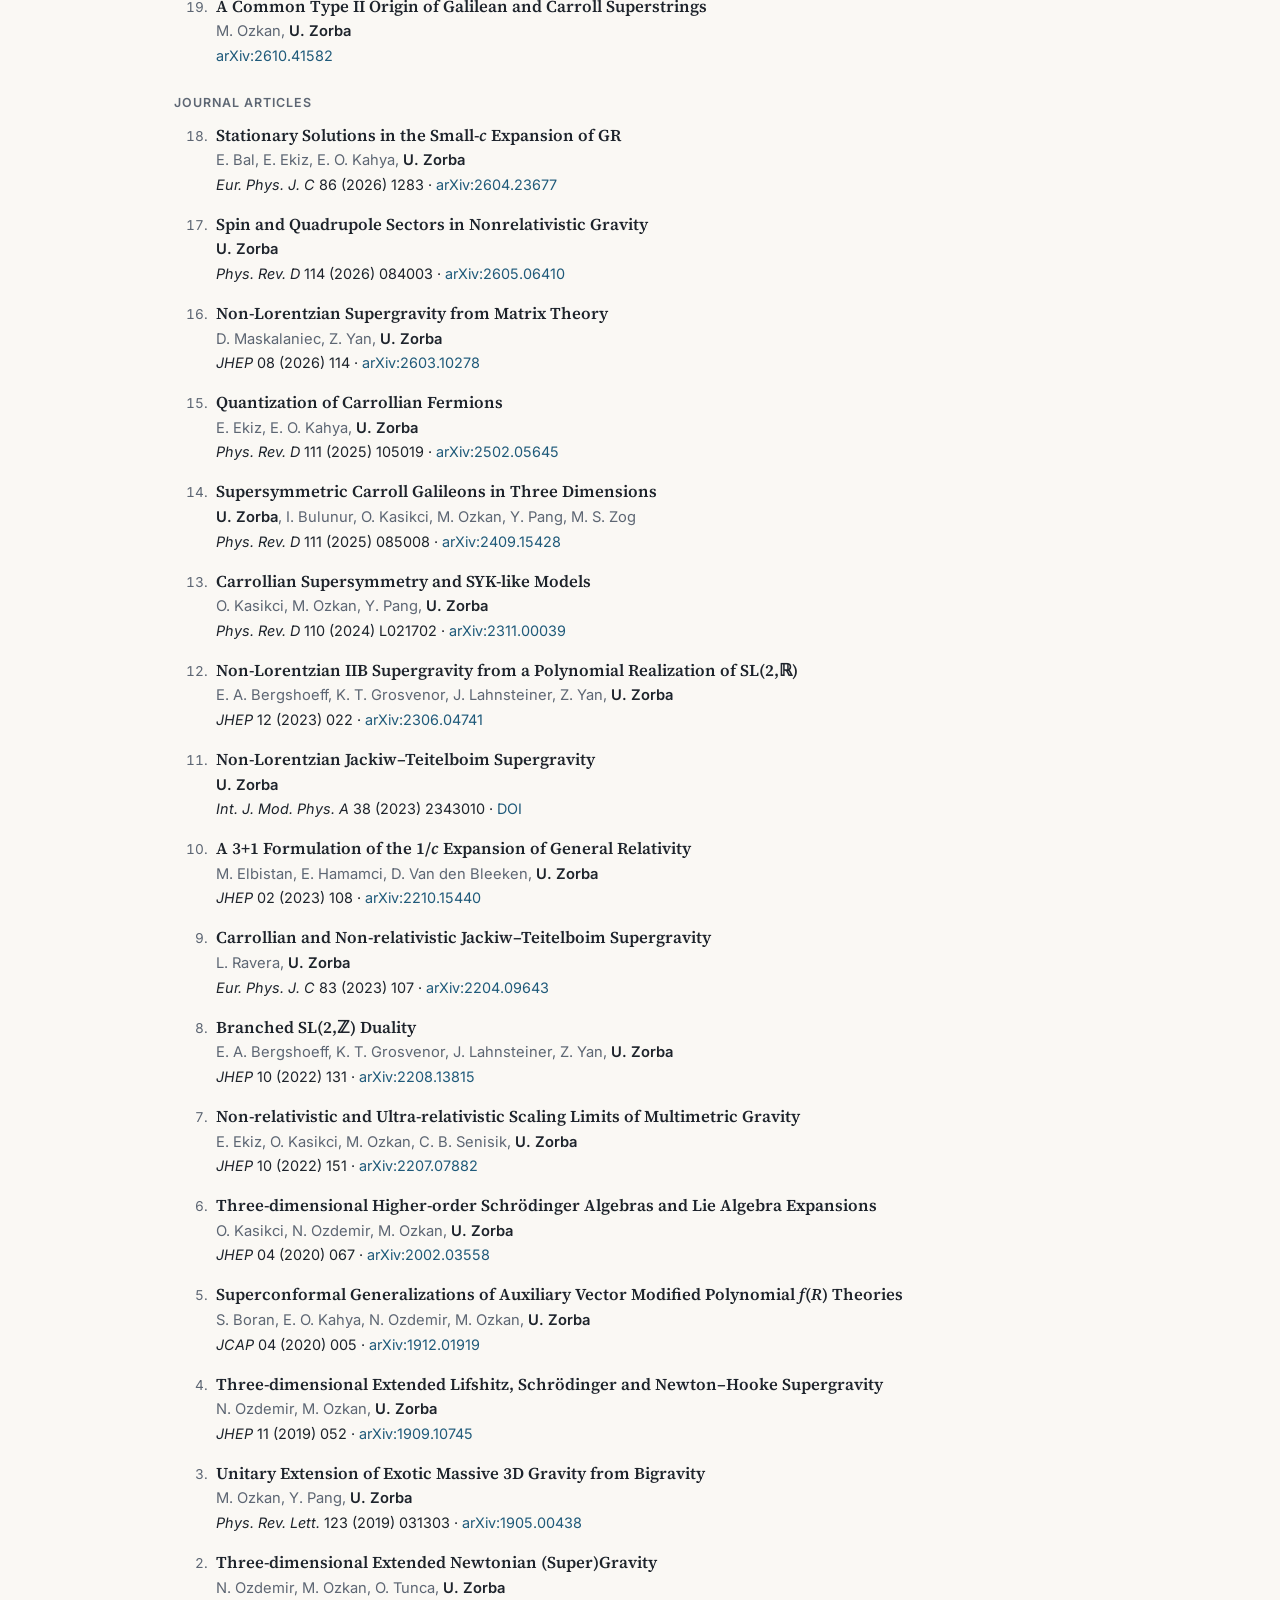
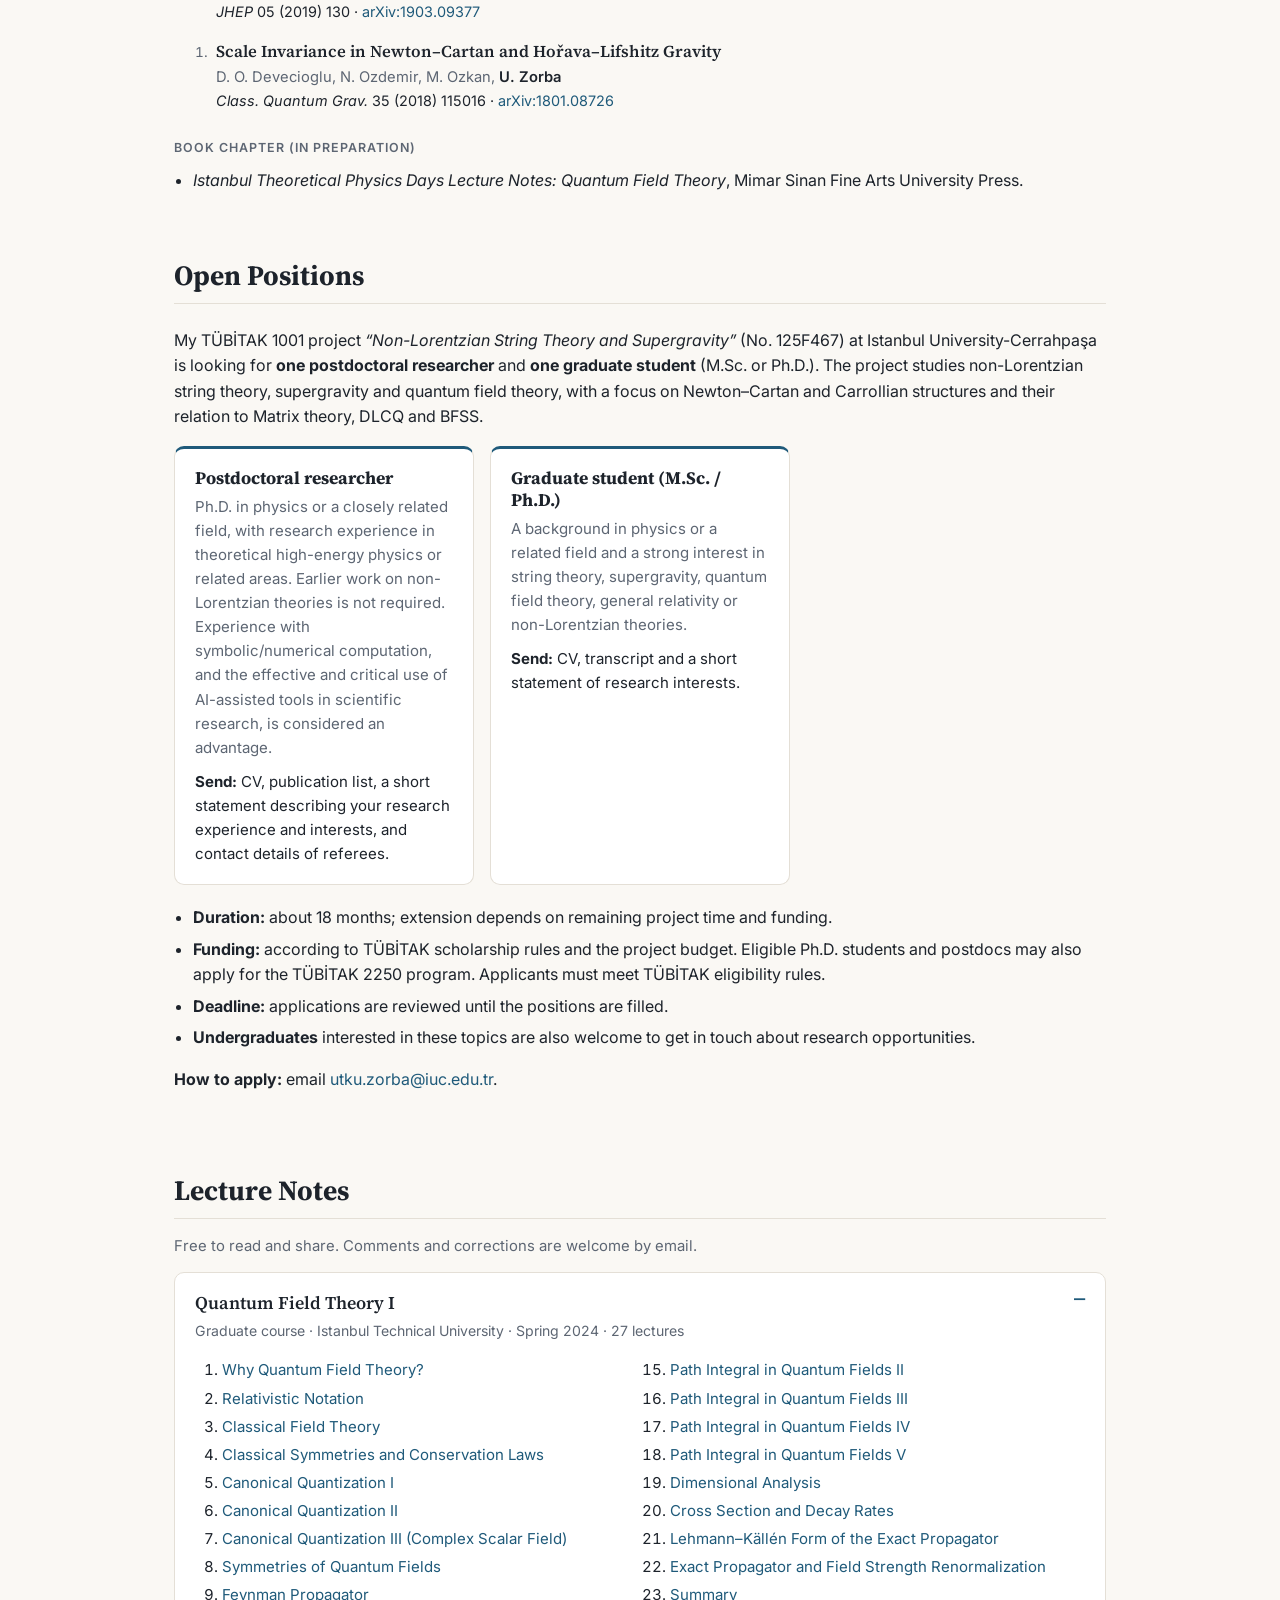
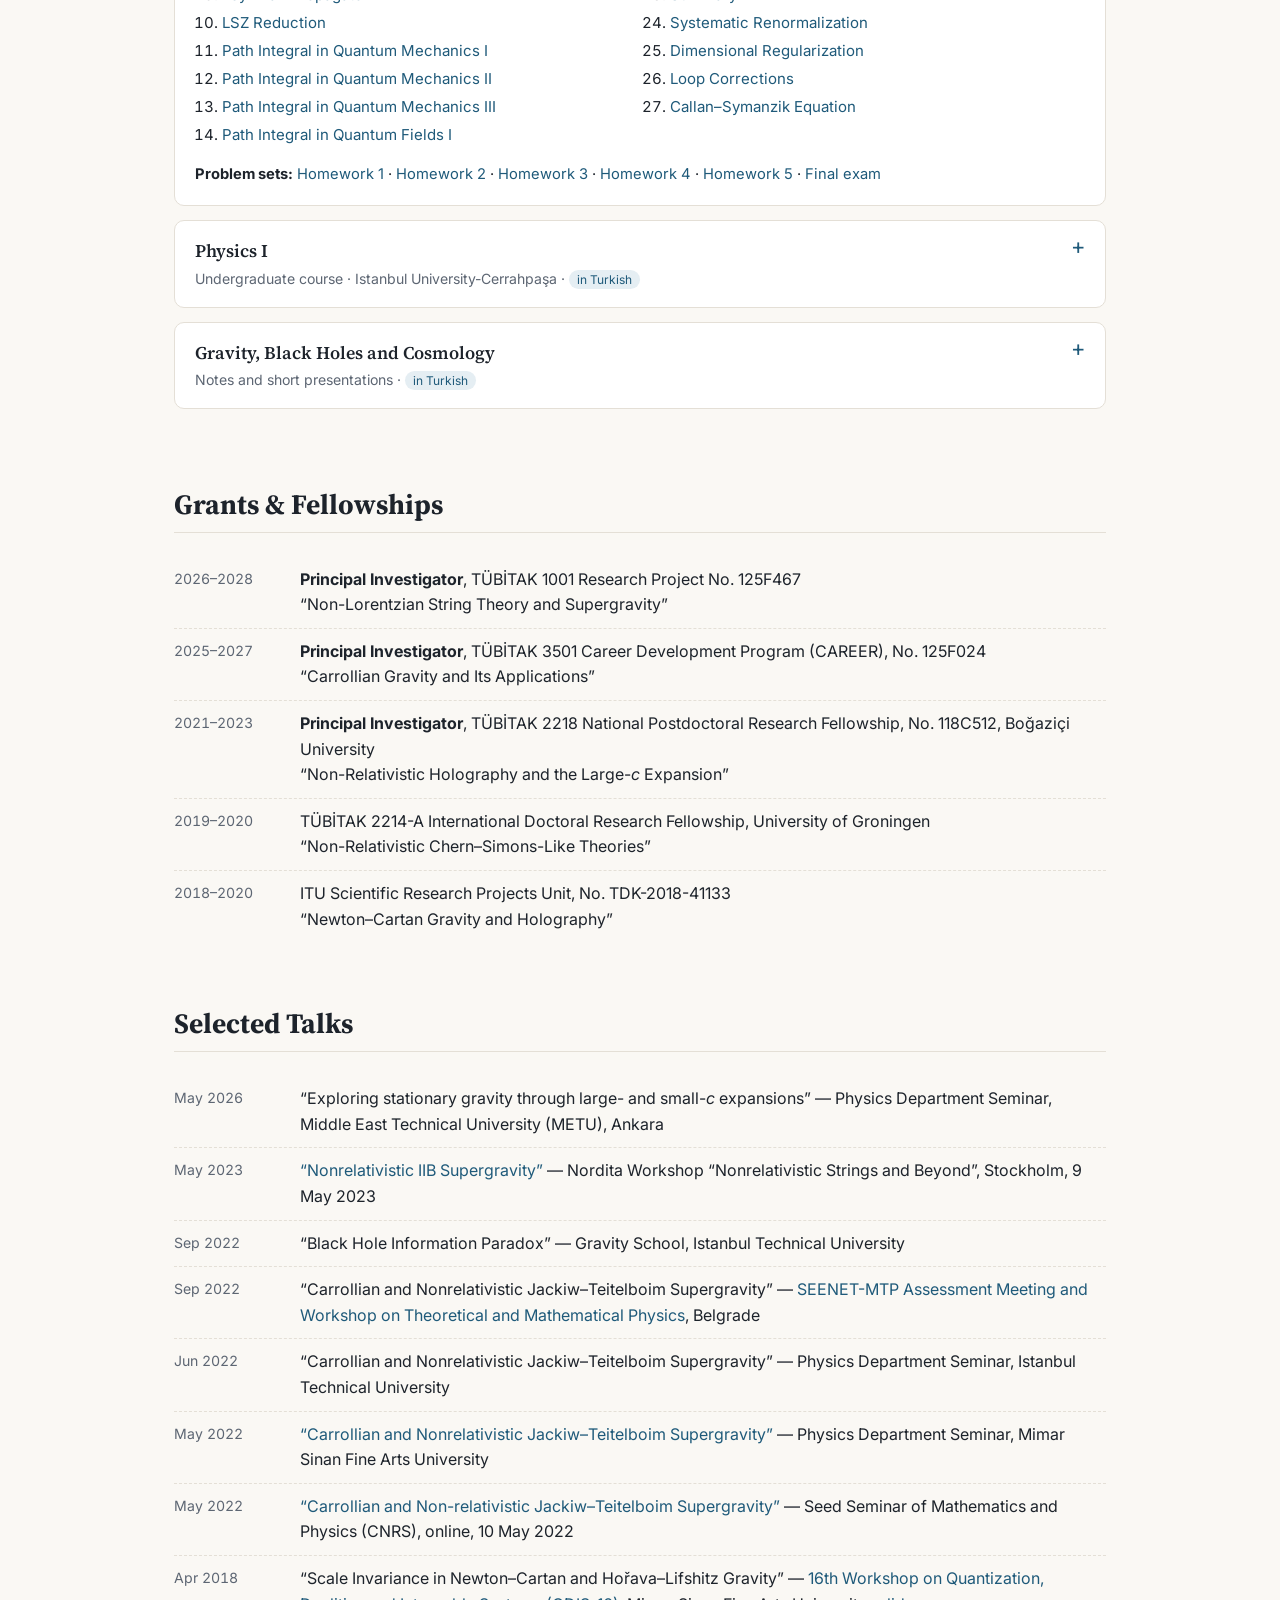
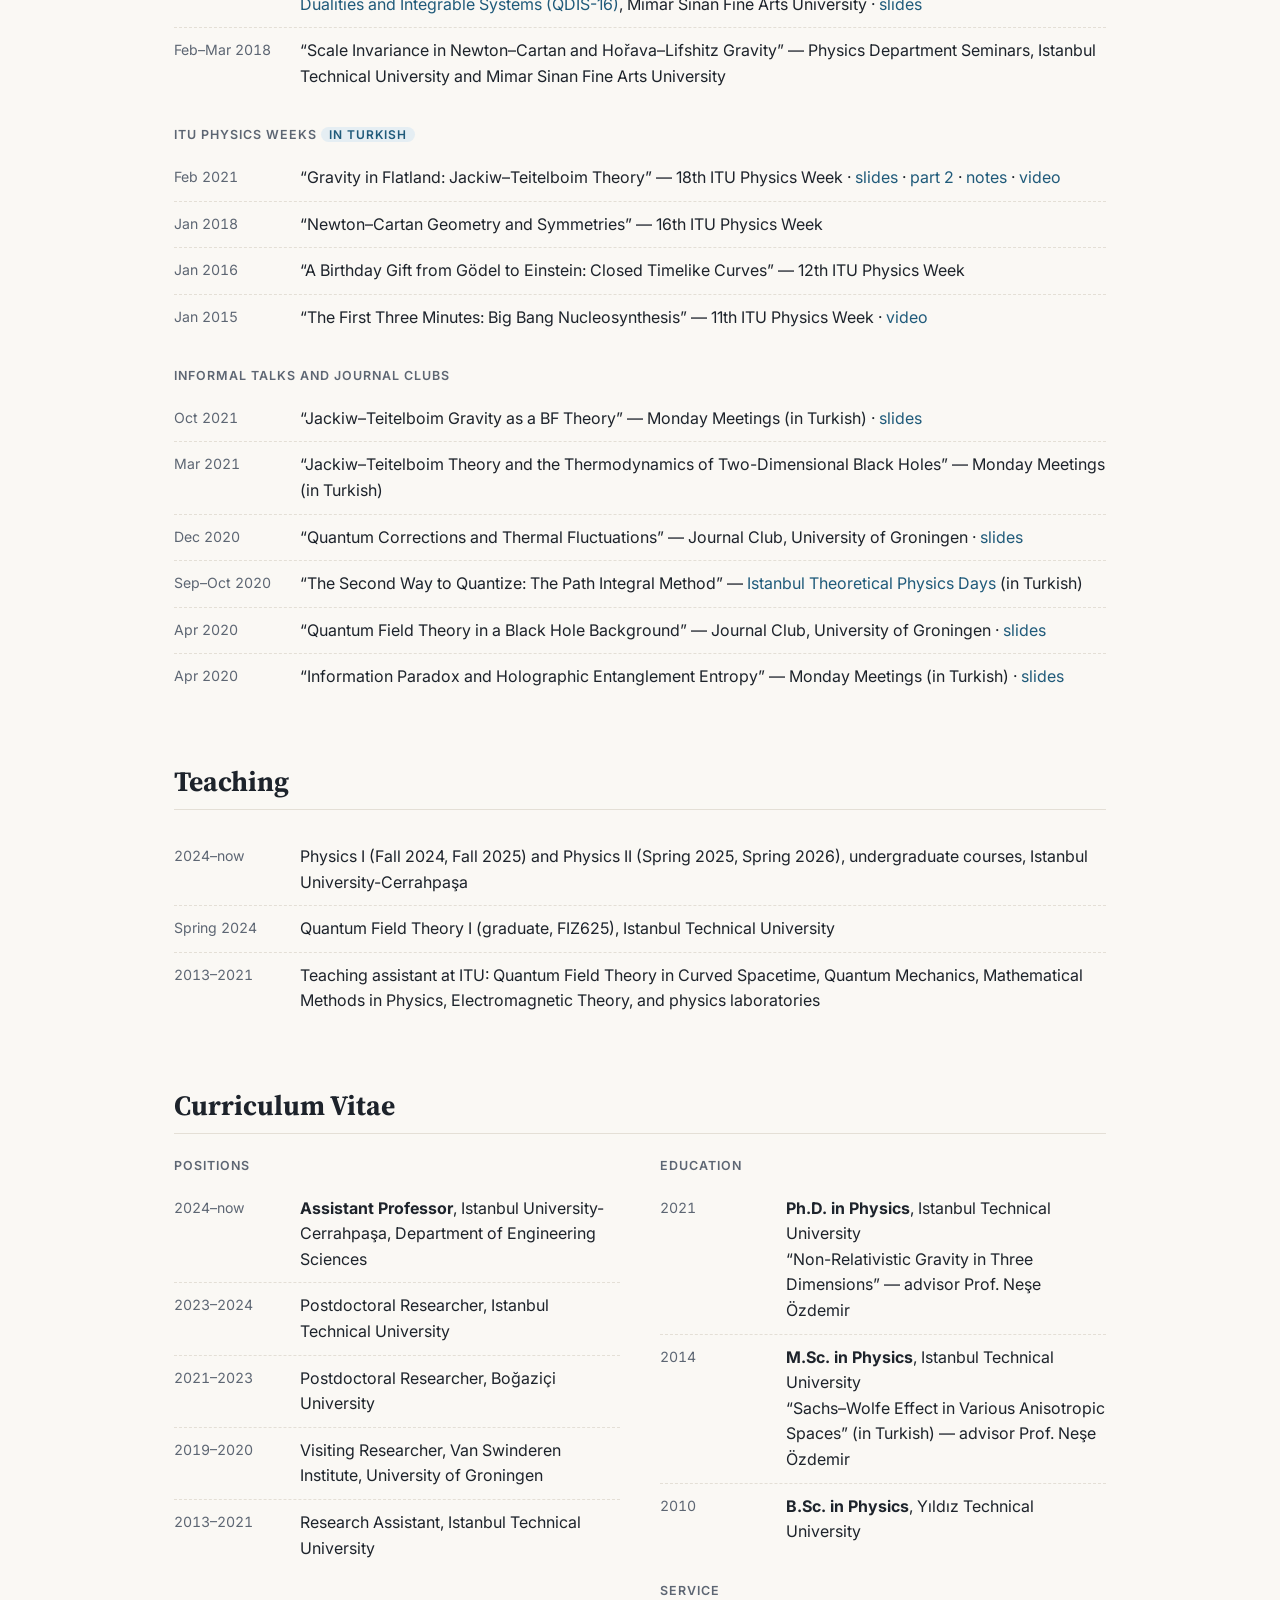
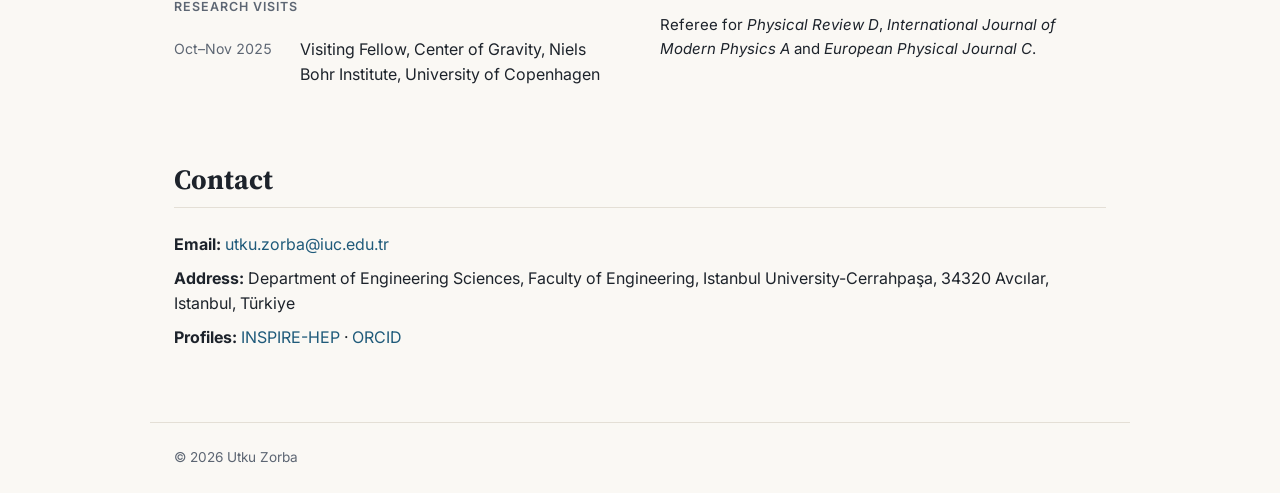
==== commit 81f40a57: "Fix application documents, teaching semesters, event links" ====
--- a/index.html
+++ b/index.html
@@ -168,9 +168,9 @@
         <span class="j"><i>Class. Quantum Grav.</i> 35 (2018) 115016 · <a href="https://arxiv.org/abs/1801.08726">arXiv:1801.08726</a></span></li>
     </ol>
 
-    <h3 class="sub">Book chapters</h3>
+    <h3 class="sub">Book chapter (in preparation)</h3>
     <ul class="plain">
-      <li><i>Istanbul Theoretical Physics Days Lecture Notes: Quantum Field Theory</i>, Mimar Sinan Fine Arts University Press (in preparation).</li>
+      <li><i>Istanbul Theoretical Physics Days Lecture Notes: Quantum Field Theory</i>, Mimar Sinan Fine Arts University Press.</li>
     </ul>
   </section>
 
@@ -181,7 +181,7 @@
       <article class="card">
         <h3>Postdoctoral researcher</h3>
         <p>Ph.D. in physics or a closely related field, with research experience in theoretical high-energy physics or related areas. Earlier work on non-Lorentzian theories is not required. Experience with symbolic/numerical computation, and the effective and critical use of AI-assisted tools in scientific research, is considered an advantage.</p>
-        <p class="apply"><b>Send:</b> CV, publication list, a short research statement and contact details of referees.</p>
+        <p class="apply"><b>Send:</b> CV, publication list, a short statement describing your research experience and interests, and contact details of referees.</p>
       </article>
       <article class="card">
         <h3>Graduate student (M.Sc. / Ph.D.)</h3>
@@ -273,13 +273,13 @@
     <h2>Selected Talks</h2>
     <ul class="timeline">
       <li><span class="when">May 2026</span><div>“Exploring stationary gravity through large- and small-<i>c</i> expansions” — Physics Department Seminar, Middle East Technical University (METU), Ankara</div></li>
-      <li><span class="when">May 2023</span><div><a href="https://indico.fysik.su.se/event/8008/contributions/12442/">“Nonrelativistic IIB Supergravity”</a> — Nordita Workshop “Nonrelativistic Strings and Beyond”, Stockholm, 9 May 2023 · <a href="https://indico.fysik.su.se/event/8008/contributions/12442/contribution.pdf">slides</a></div></li>
+      <li><span class="when">May 2023</span><div><a href="https://indico.fysik.su.se/event/8008/contributions/12442/">“Nonrelativistic IIB Supergravity”</a> — Nordita Workshop “Nonrelativistic Strings and Beyond”, Stockholm, 9 May 2023</div></li>
       <li><span class="when">Sep 2022</span><div>“Black Hole Information Paradox” — Gravity School, Istanbul Technical University</div></li>
-      <li><span class="when">Sep 2022</span><div>“Carrollian and Nonrelativistic Jackiw–Teitelboim Supergravity” — SEENET-MTP Workshop on Theoretical and Mathematical Physics, Belgrade</div></li>
+      <li><span class="when">Sep 2022</span><div>“Carrollian and Nonrelativistic Jackiw–Teitelboim Supergravity” — <a href="https://bwam22.seenet-mtp.info/">SEENET-MTP Assessment Meeting and Workshop on Theoretical and Mathematical Physics</a>, Belgrade</div></li>
       <li><span class="when">Jun 2022</span><div>“Carrollian and Nonrelativistic Jackiw–Teitelboim Supergravity” — Physics Department Seminar, Istanbul Technical University</div></li>
       <li><span class="when">May 2022</span><div><a href="https://msgsufizik.net/2022/04/25/carroll-ve-goreli-olmayan-jackiw-teitelboim-super-kutle-cekimi/">“Carrollian and Nonrelativistic Jackiw–Teitelboim Supergravity”</a> — Physics Department Seminar, Mimar Sinan Fine Arts University</div></li>
       <li><span class="when">May 2022</span><div><a href="https://seedseminar.apps.math.cnrs.fr/talks/talk12/">“Carrollian and Non-relativistic Jackiw–Teitelboim Supergravity”</a> — Seed Seminar of Mathematics and Physics (CNRS), online, 10 May 2022</div></li>
-      <li><span class="when">Apr 2018</span><div>“Scale Invariance in Newton–Cartan and Hořava–Lifshitz Gravity” — 16th Workshop on Quantization, Dualities and Integrable Systems (QDIS-16), Mimar Sinan Fine Arts University · <a href="https://drive.google.com/file/d/1-6fWANTAZ0qDKgehEUMHfAD6oZWu1-ub/view?usp=sharing">slides</a></div></li>
+      <li><span class="when">Apr 2018</span><div>“Scale Invariance in Newton–Cartan and Hořava–Lifshitz Gravity” — <a href="https://sites.google.com/view/qdis2018/home">16th Workshop on Quantization, Dualities and Integrable Systems (QDIS-16)</a>, Mimar Sinan Fine Arts University · <a href="https://drive.google.com/file/d/1-6fWANTAZ0qDKgehEUMHfAD6oZWu1-ub/view?usp=sharing">slides</a></div></li>
       <li><span class="when">Feb–Mar 2018</span><div>“Scale Invariance in Newton–Cartan and Hořava–Lifshitz Gravity” — Physics Department Seminars, Istanbul Technical University and Mimar Sinan Fine Arts University</div></li>
     </ul>
 
@@ -305,7 +305,7 @@
   <section id="teaching">
     <h2>Teaching</h2>
     <ul class="timeline">
-      <li><span class="when">2024–now</span><div>Physics I and Physics II (undergraduate), Istanbul University-Cerrahpaşa</div></li>
+      <li><span class="when">2024–now</span><div>Physics I (Fall 2024, Fall 2025) and Physics II (Spring 2025, Spring 2026), undergraduate courses, Istanbul University-Cerrahpaşa</div></li>
       <li><span class="when">Spring 2024</span><div>Quantum Field Theory I (graduate, FIZ625), Istanbul Technical University</div></li>
       <li><span class="when">2013–2021</span><div>Teaching assistant at ITU: Quantum Field Theory in Curved Spacetime, Quantum Mechanics, Mathematical Methods in Physics, Electromagnetic Theory, and physics laboratories</div></li>
     </ul>
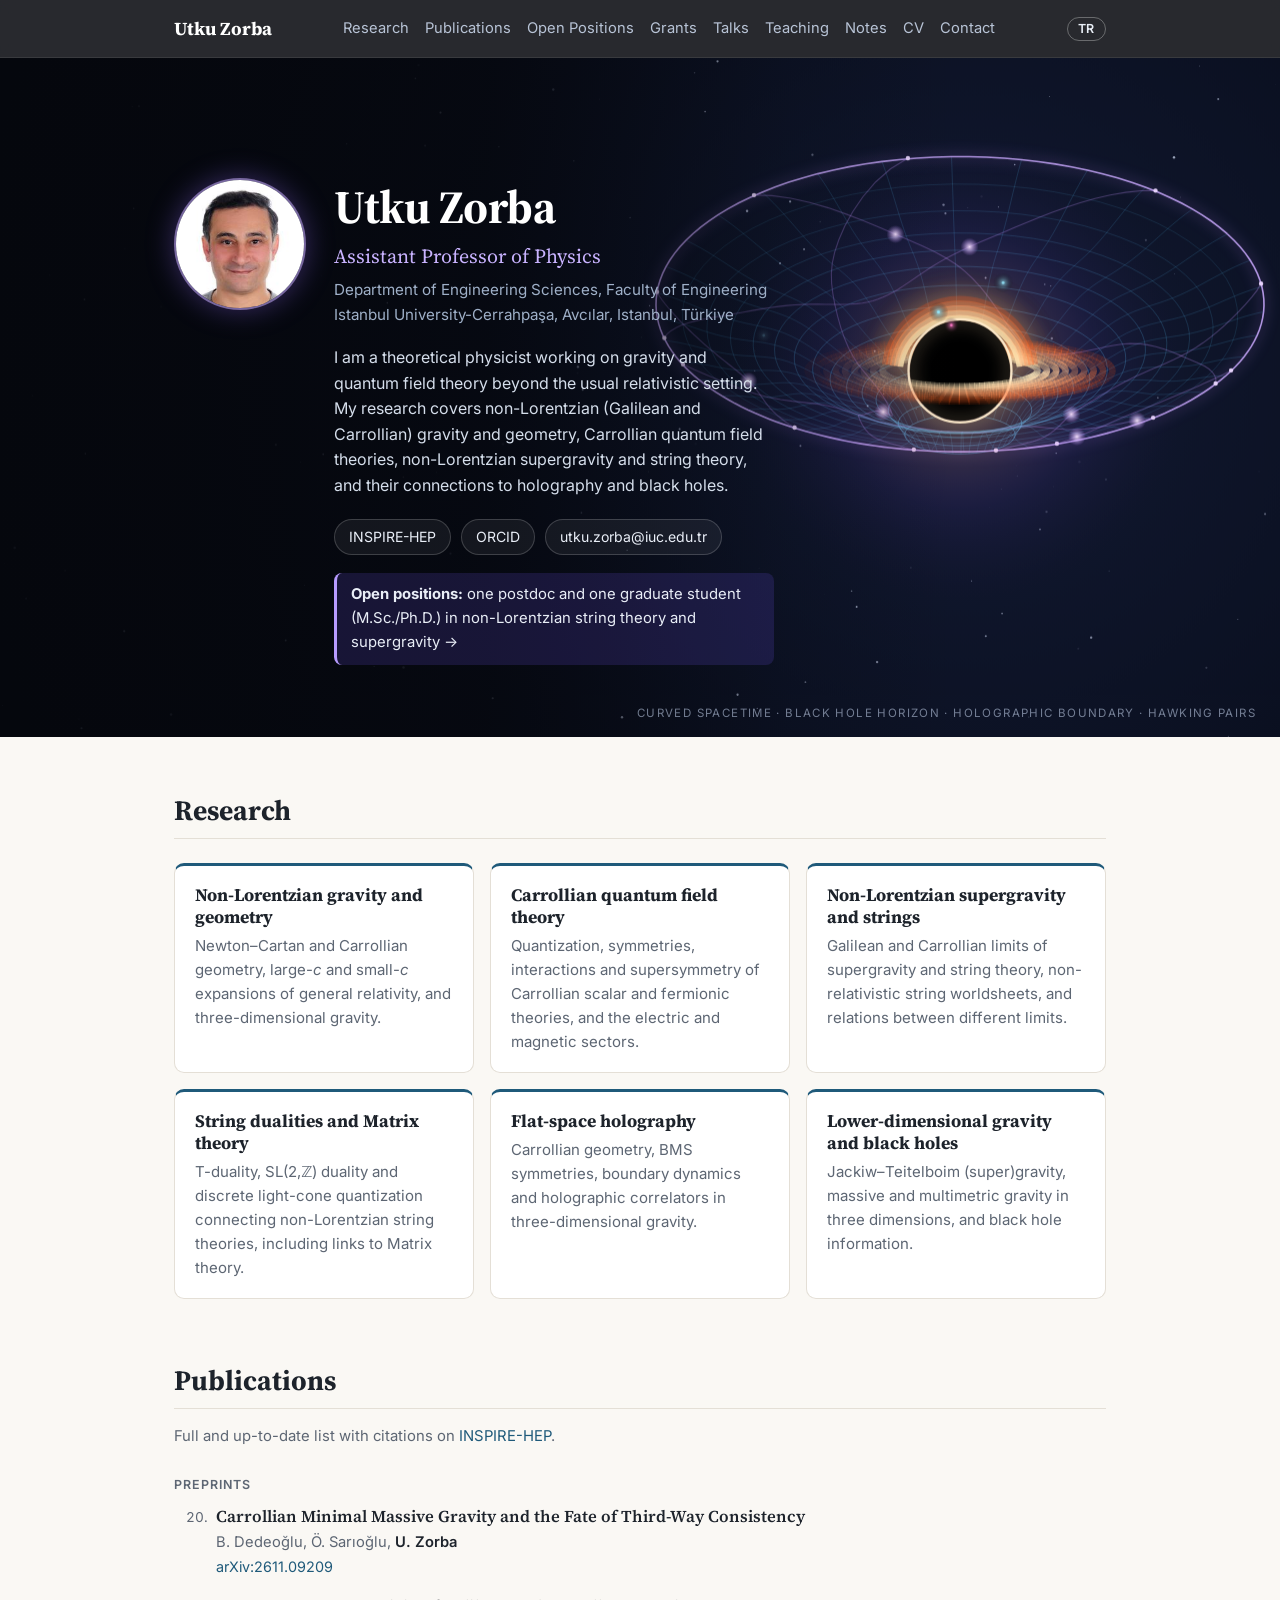
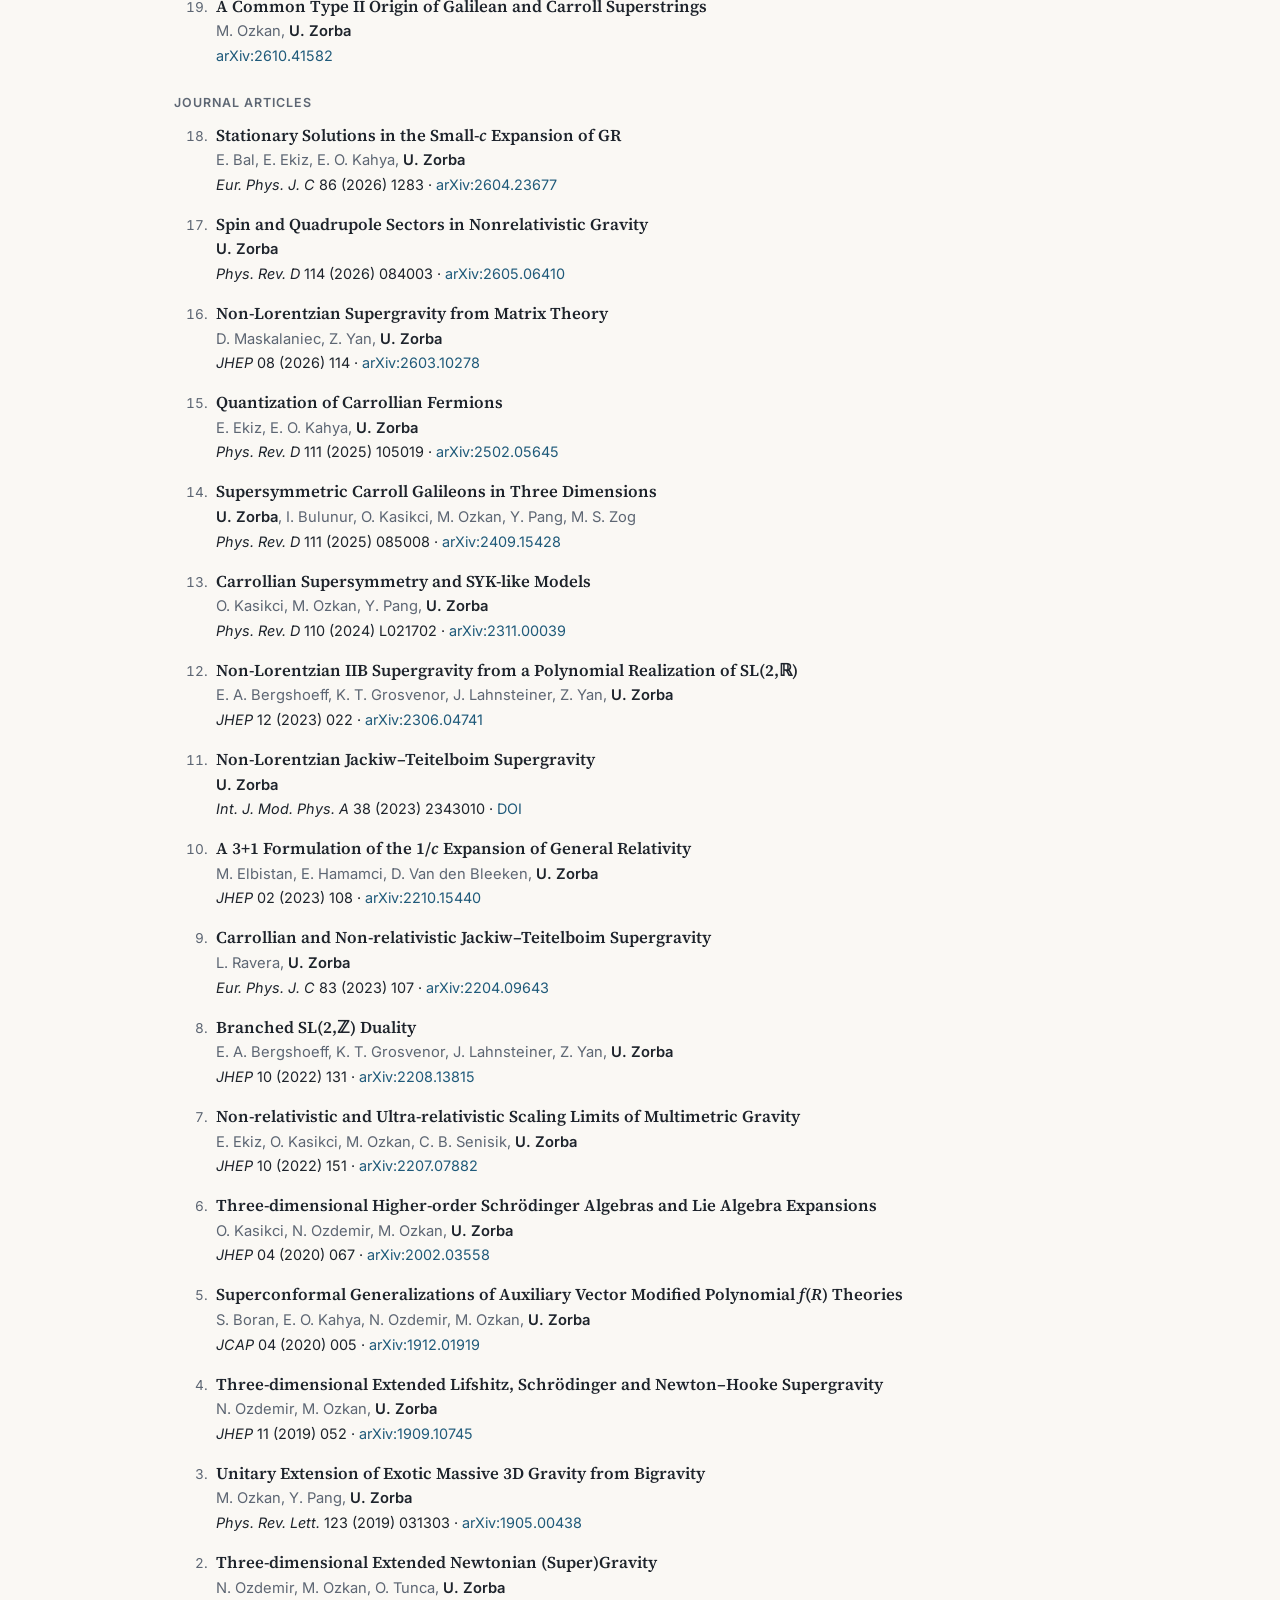
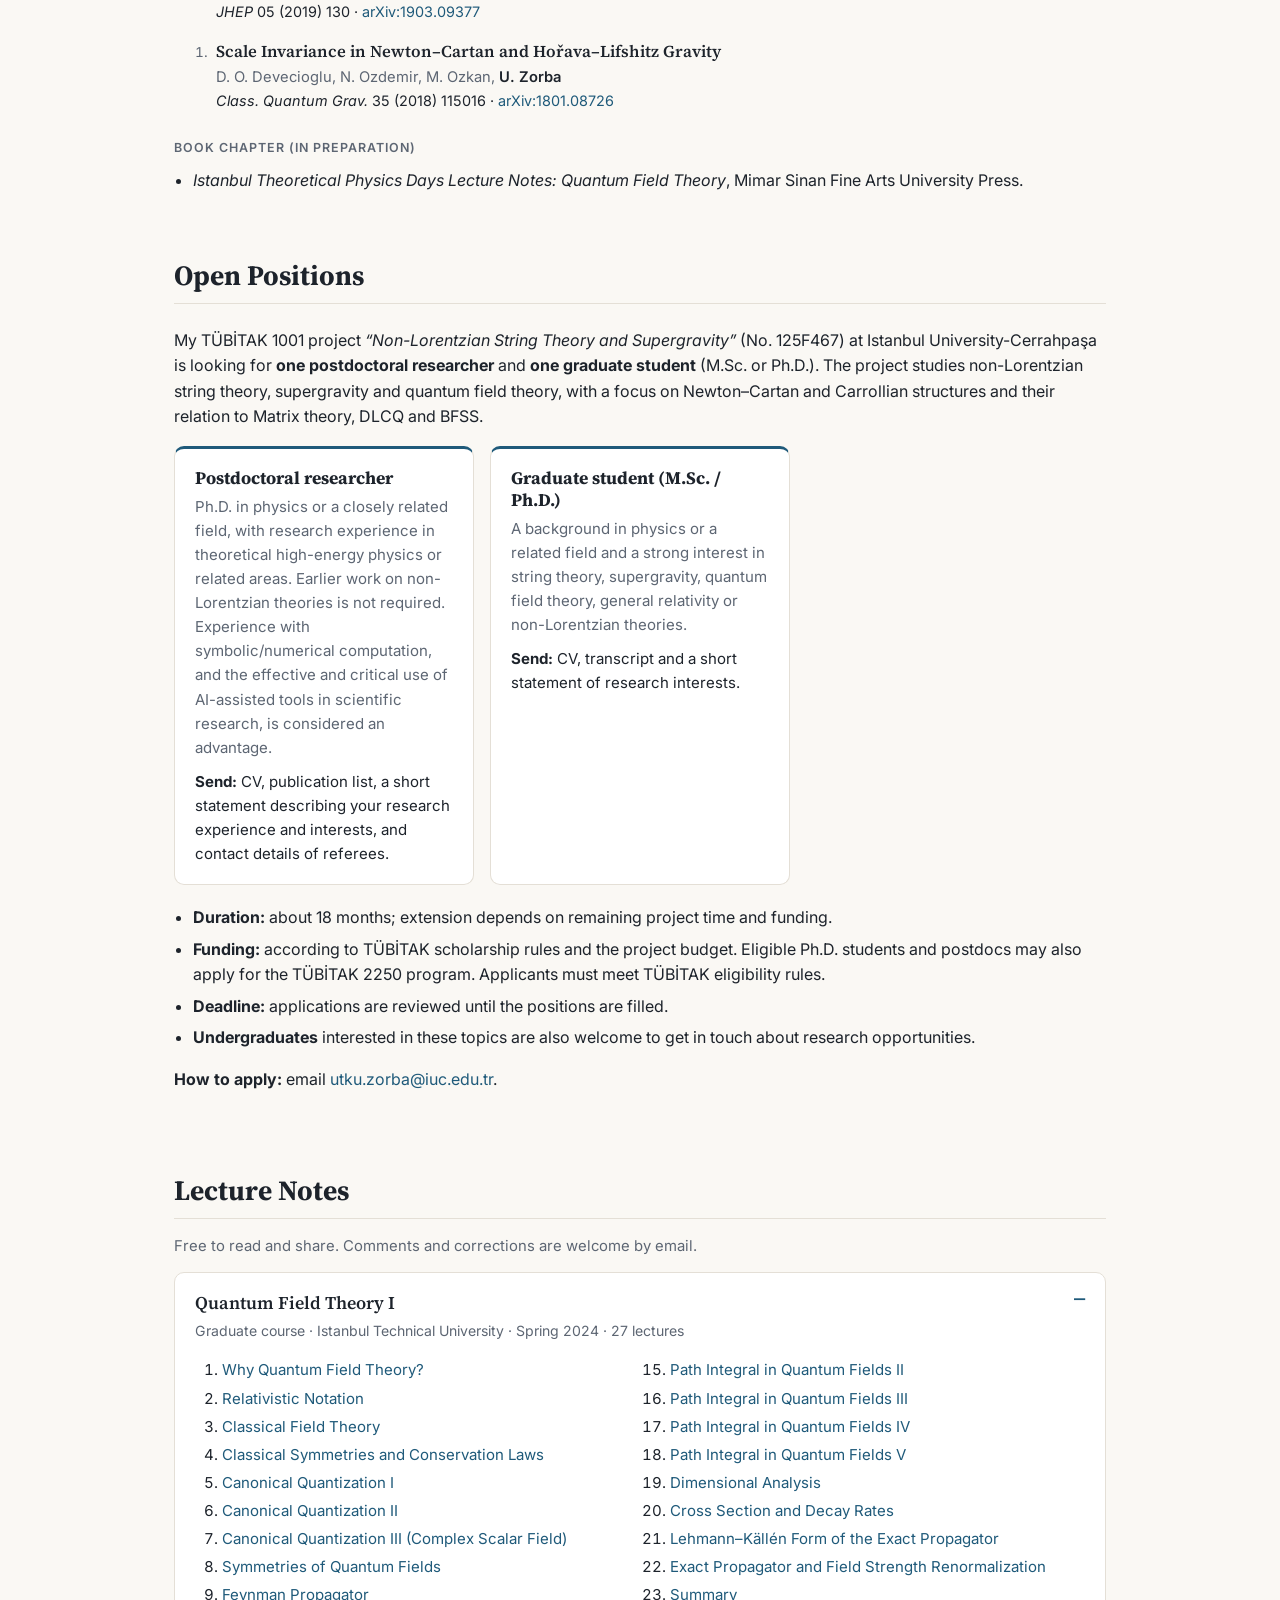
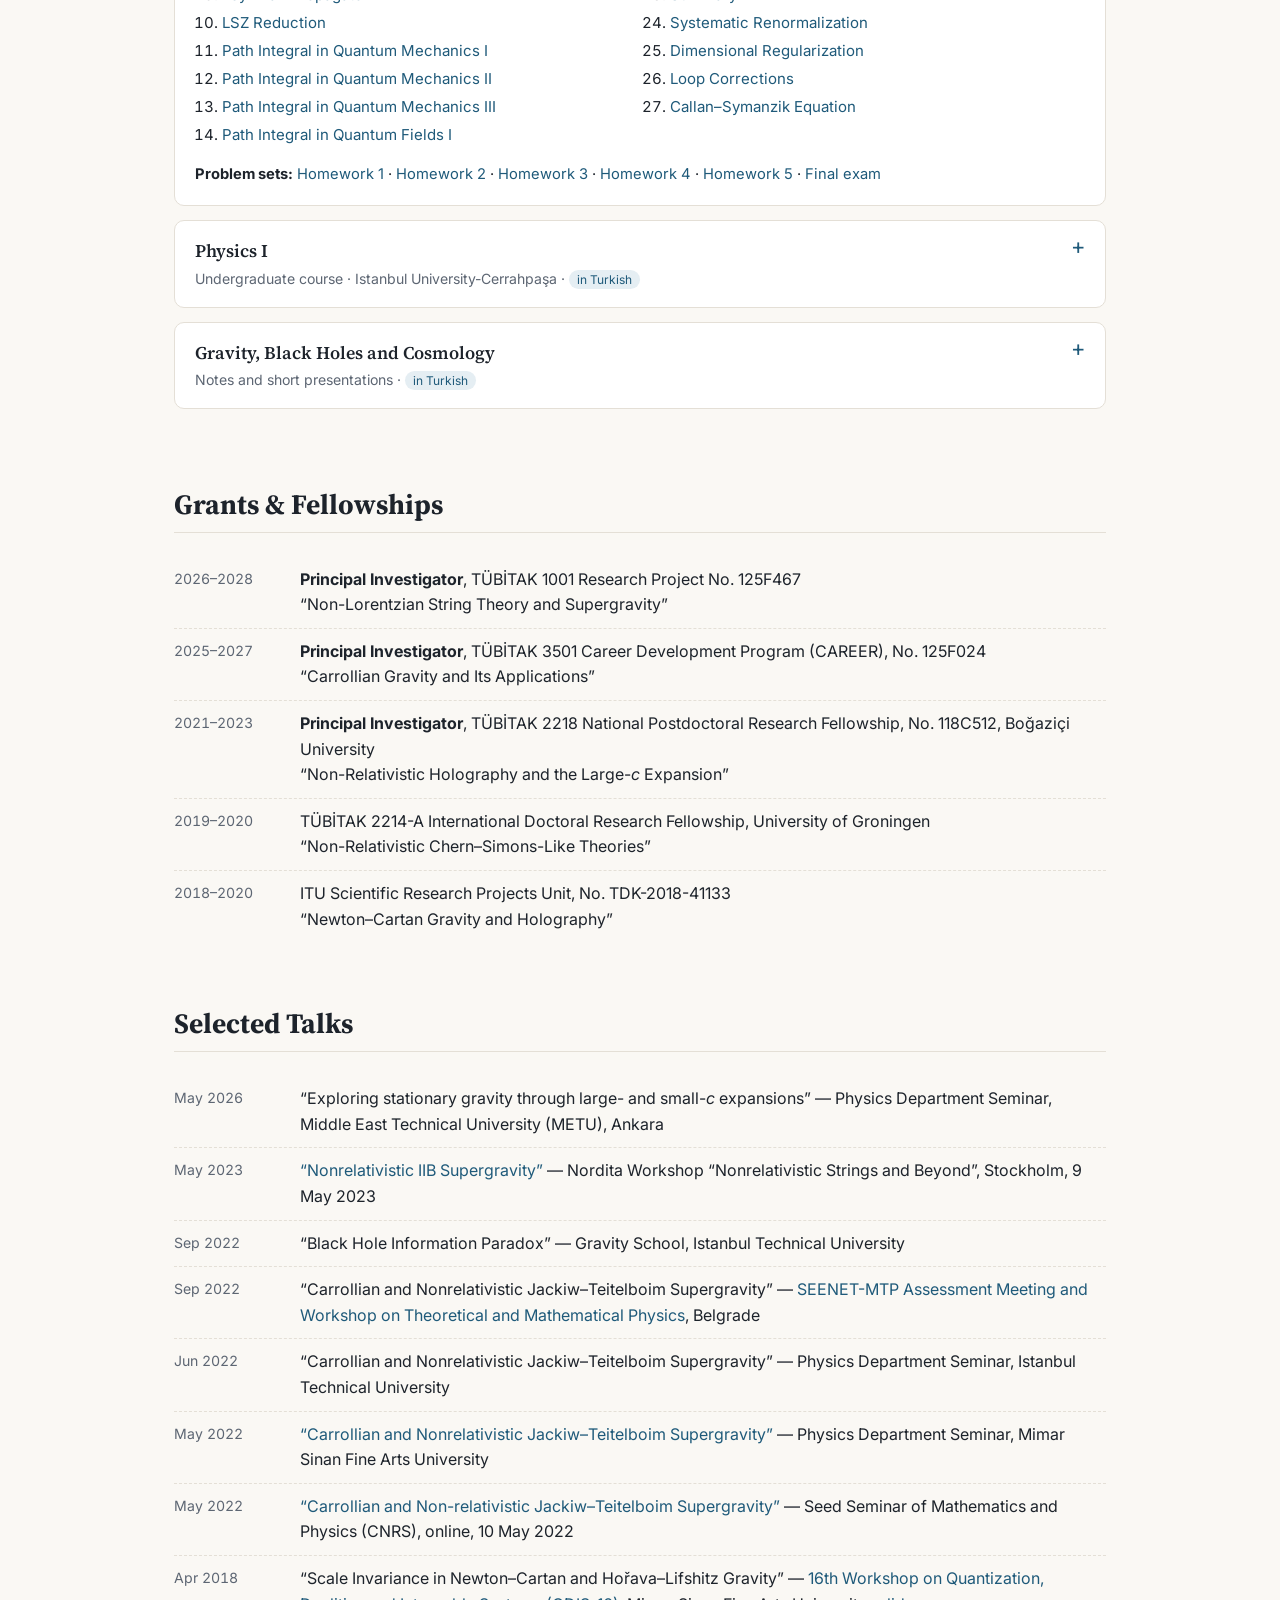
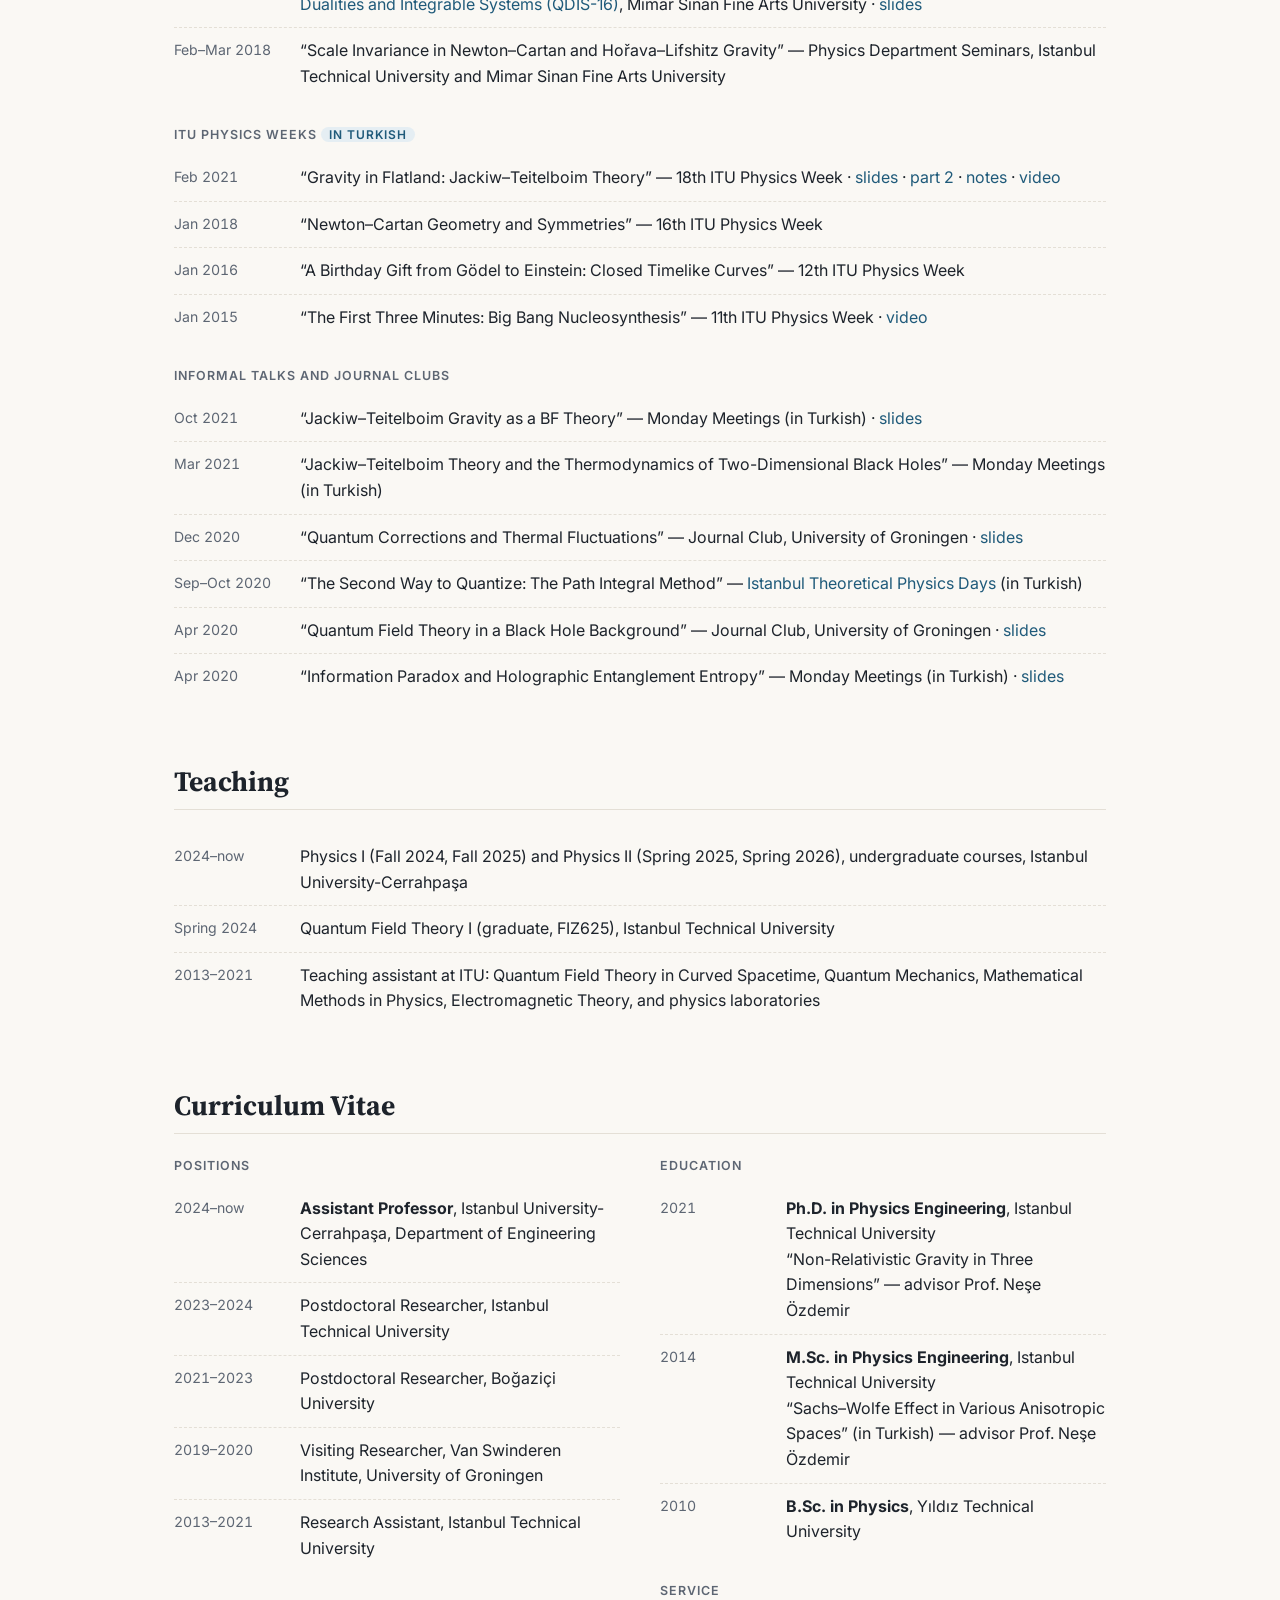
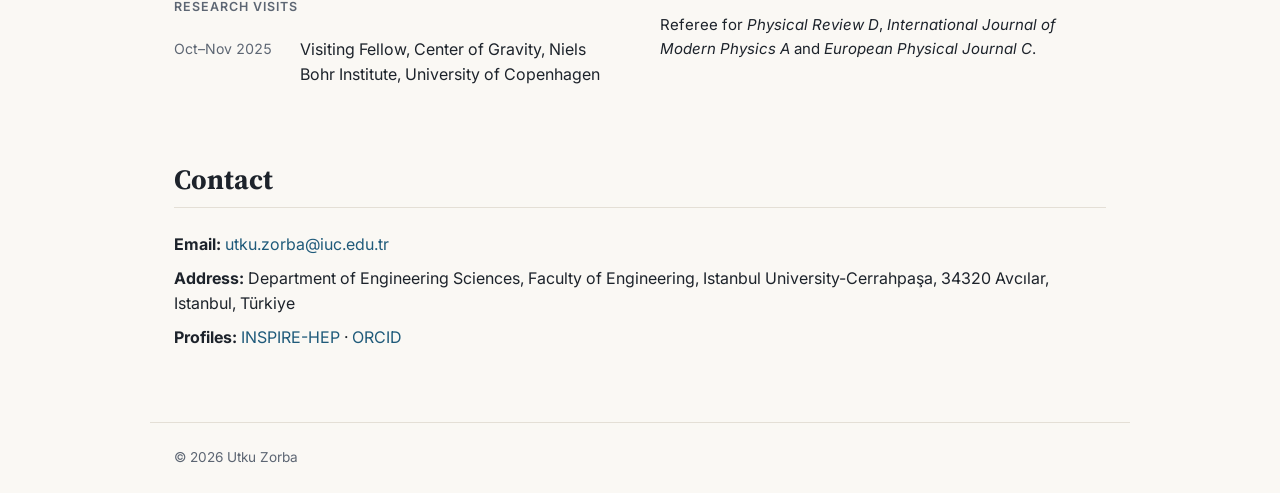
==== commit b5a066b1: "Degree names: Physics Engineering" ====
--- a/index.html
+++ b/index.html
@@ -331,8 +331,8 @@
       <div>
         <h3 class="sub">Education</h3>
         <ul class="timeline">
-          <li><span class="when">2021</span><div><b>Ph.D. in Physics</b>, Istanbul Technical University<br>“Non-Relativistic Gravity in Three Dimensions” — advisor Prof. Neşe Özdemir</div></li>
-          <li><span class="when">2014</span><div><b>M.Sc. in Physics</b>, Istanbul Technical University<br>“Sachs–Wolfe Effect in Various Anisotropic Spaces” (in Turkish) — advisor Prof. Neşe Özdemir</div></li>
+          <li><span class="when">2021</span><div><b>Ph.D. in Physics Engineering</b>, Istanbul Technical University<br>“Non-Relativistic Gravity in Three Dimensions” — advisor Prof. Neşe Özdemir</div></li>
+          <li><span class="when">2014</span><div><b>M.Sc. in Physics Engineering</b>, Istanbul Technical University<br>“Sachs–Wolfe Effect in Various Anisotropic Spaces” (in Turkish) — advisor Prof. Neşe Özdemir</div></li>
           <li><span class="when">2010</span><div><b>B.Sc. in Physics</b>, Yıldız Technical University</div></li>
         </ul>
         <h3 class="sub">Service</h3>
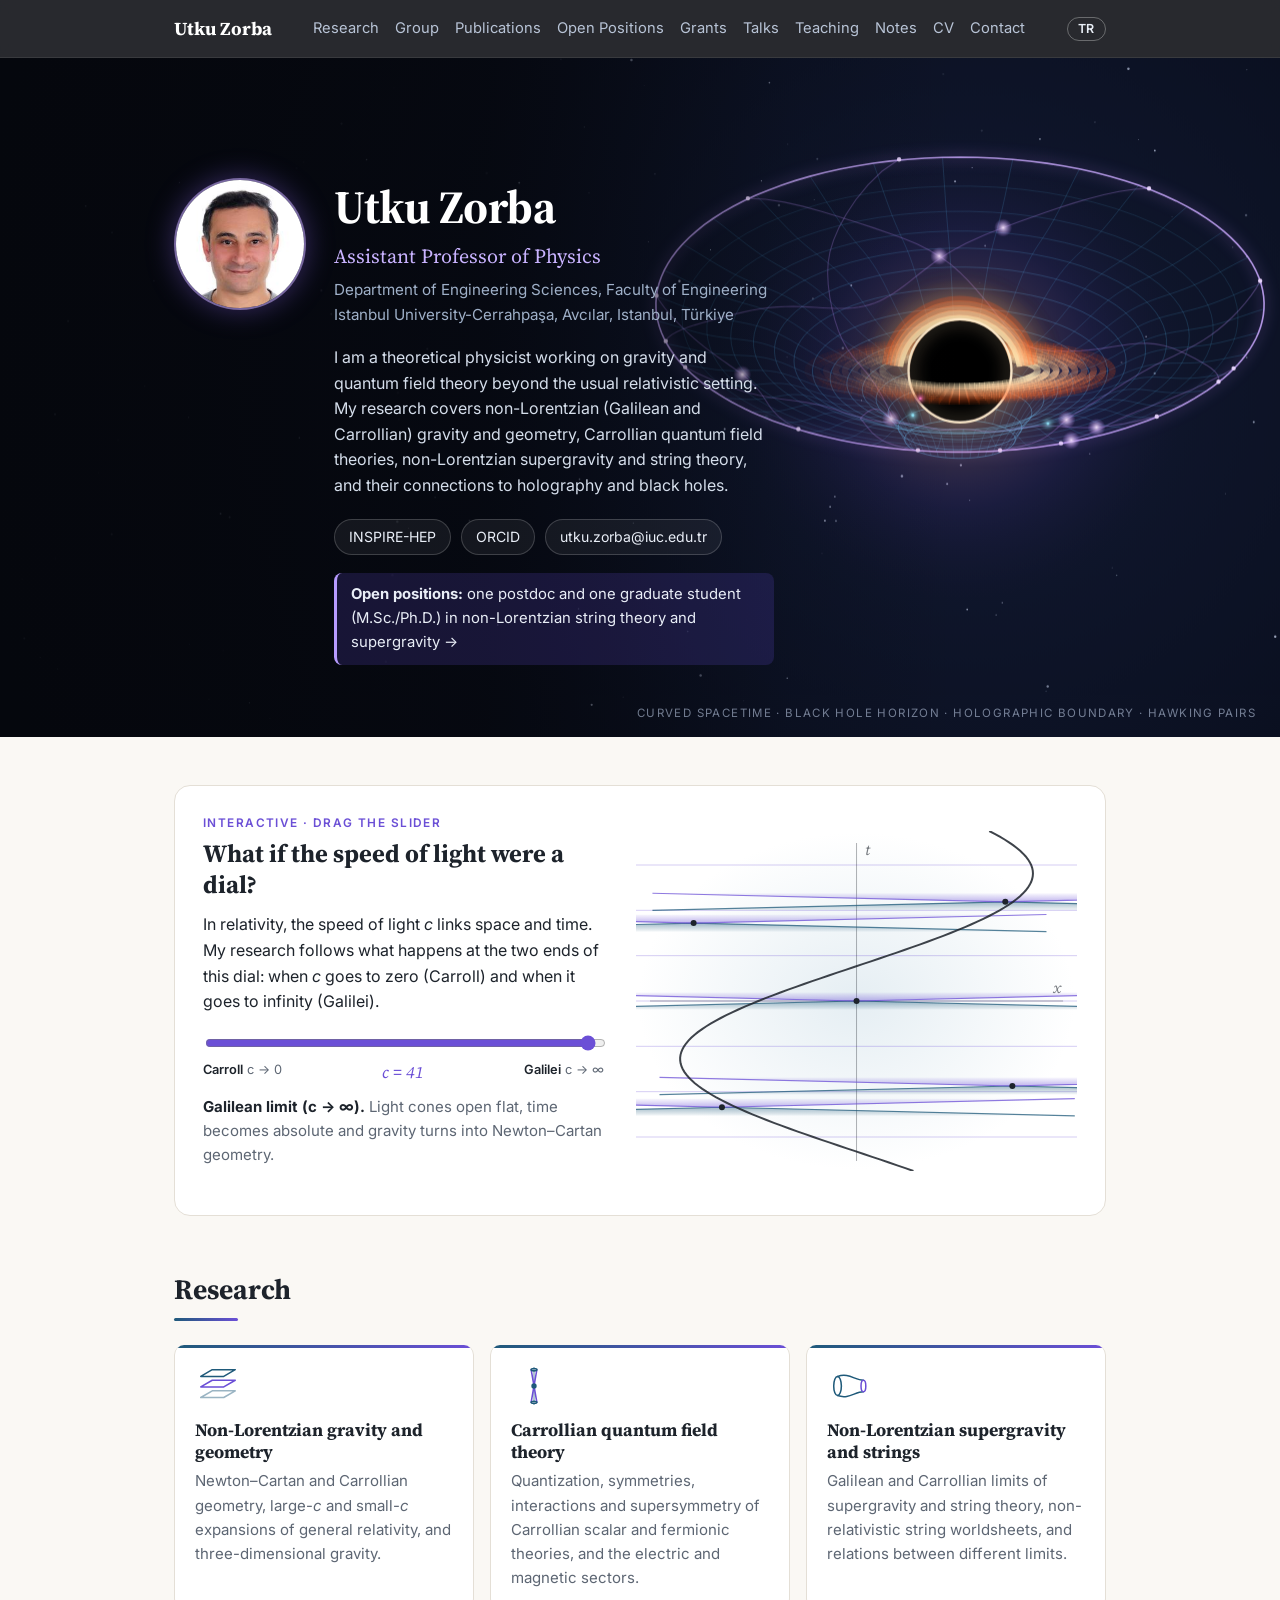
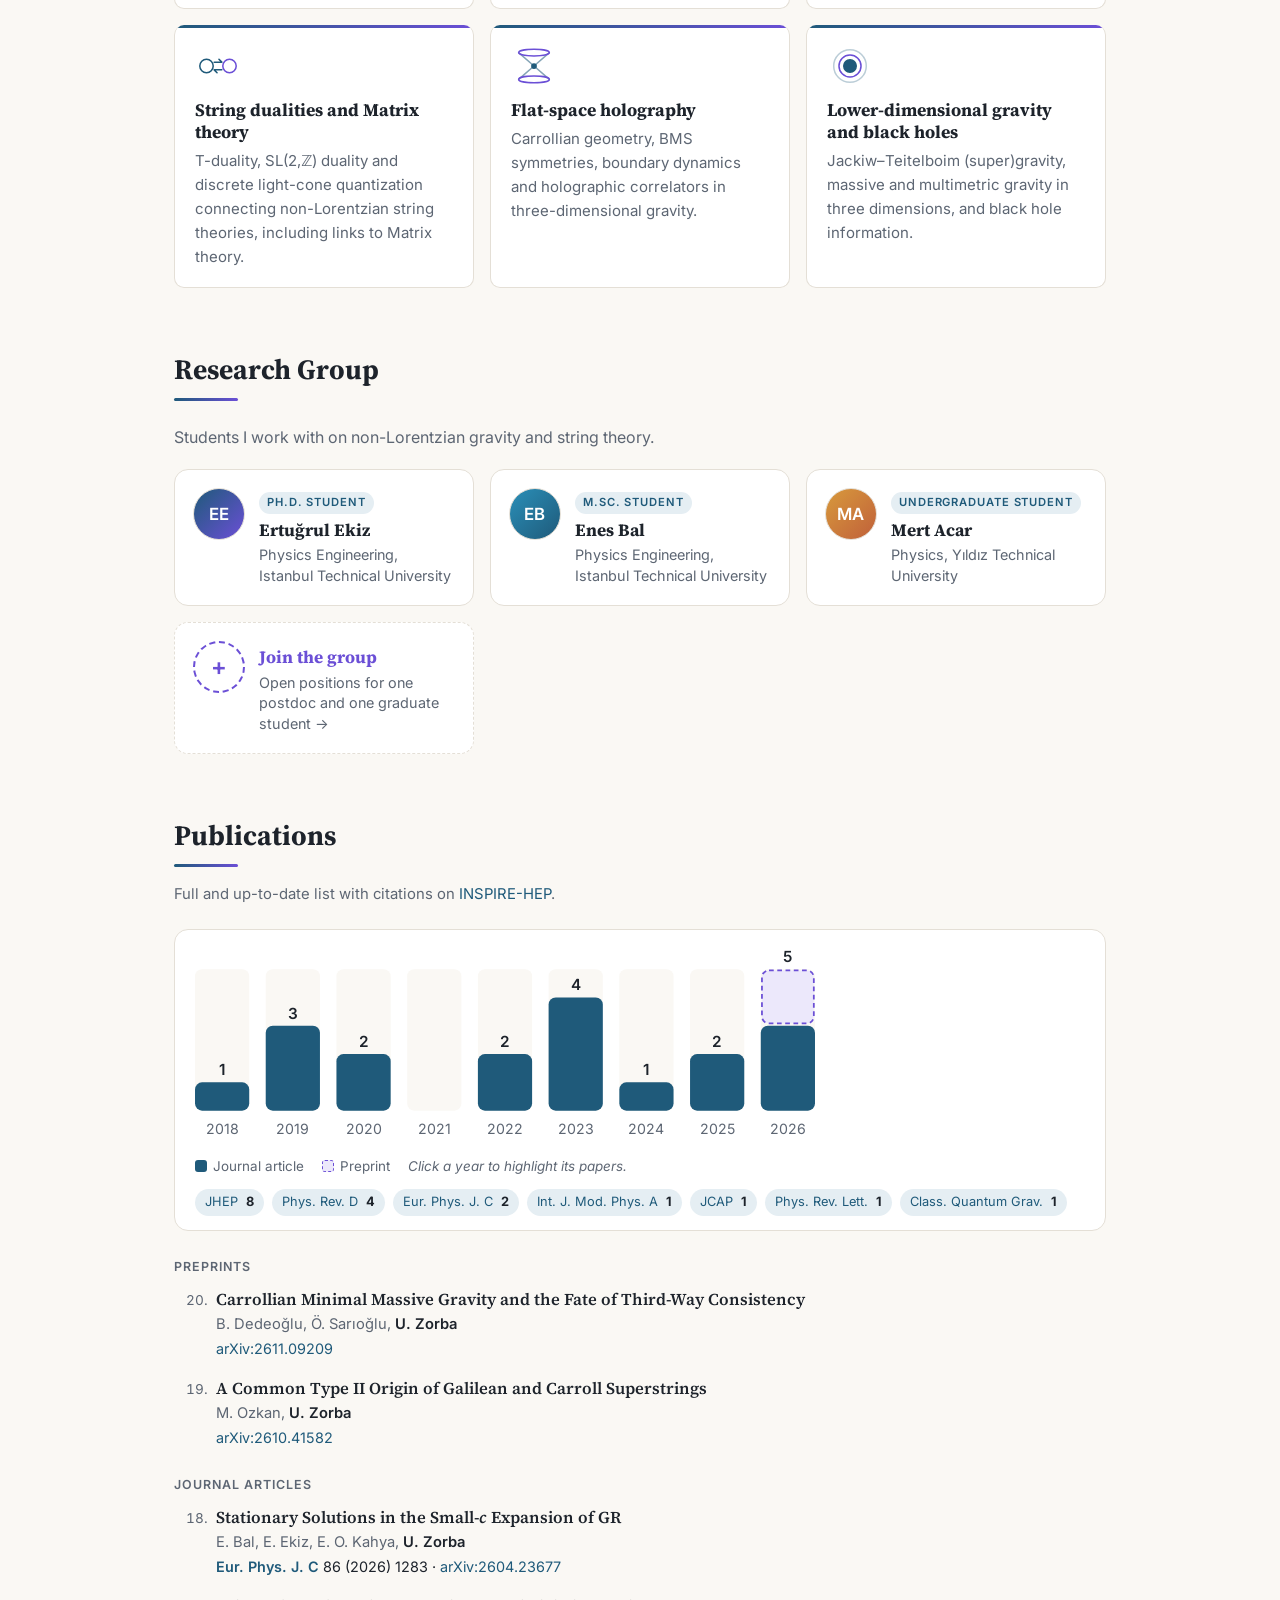
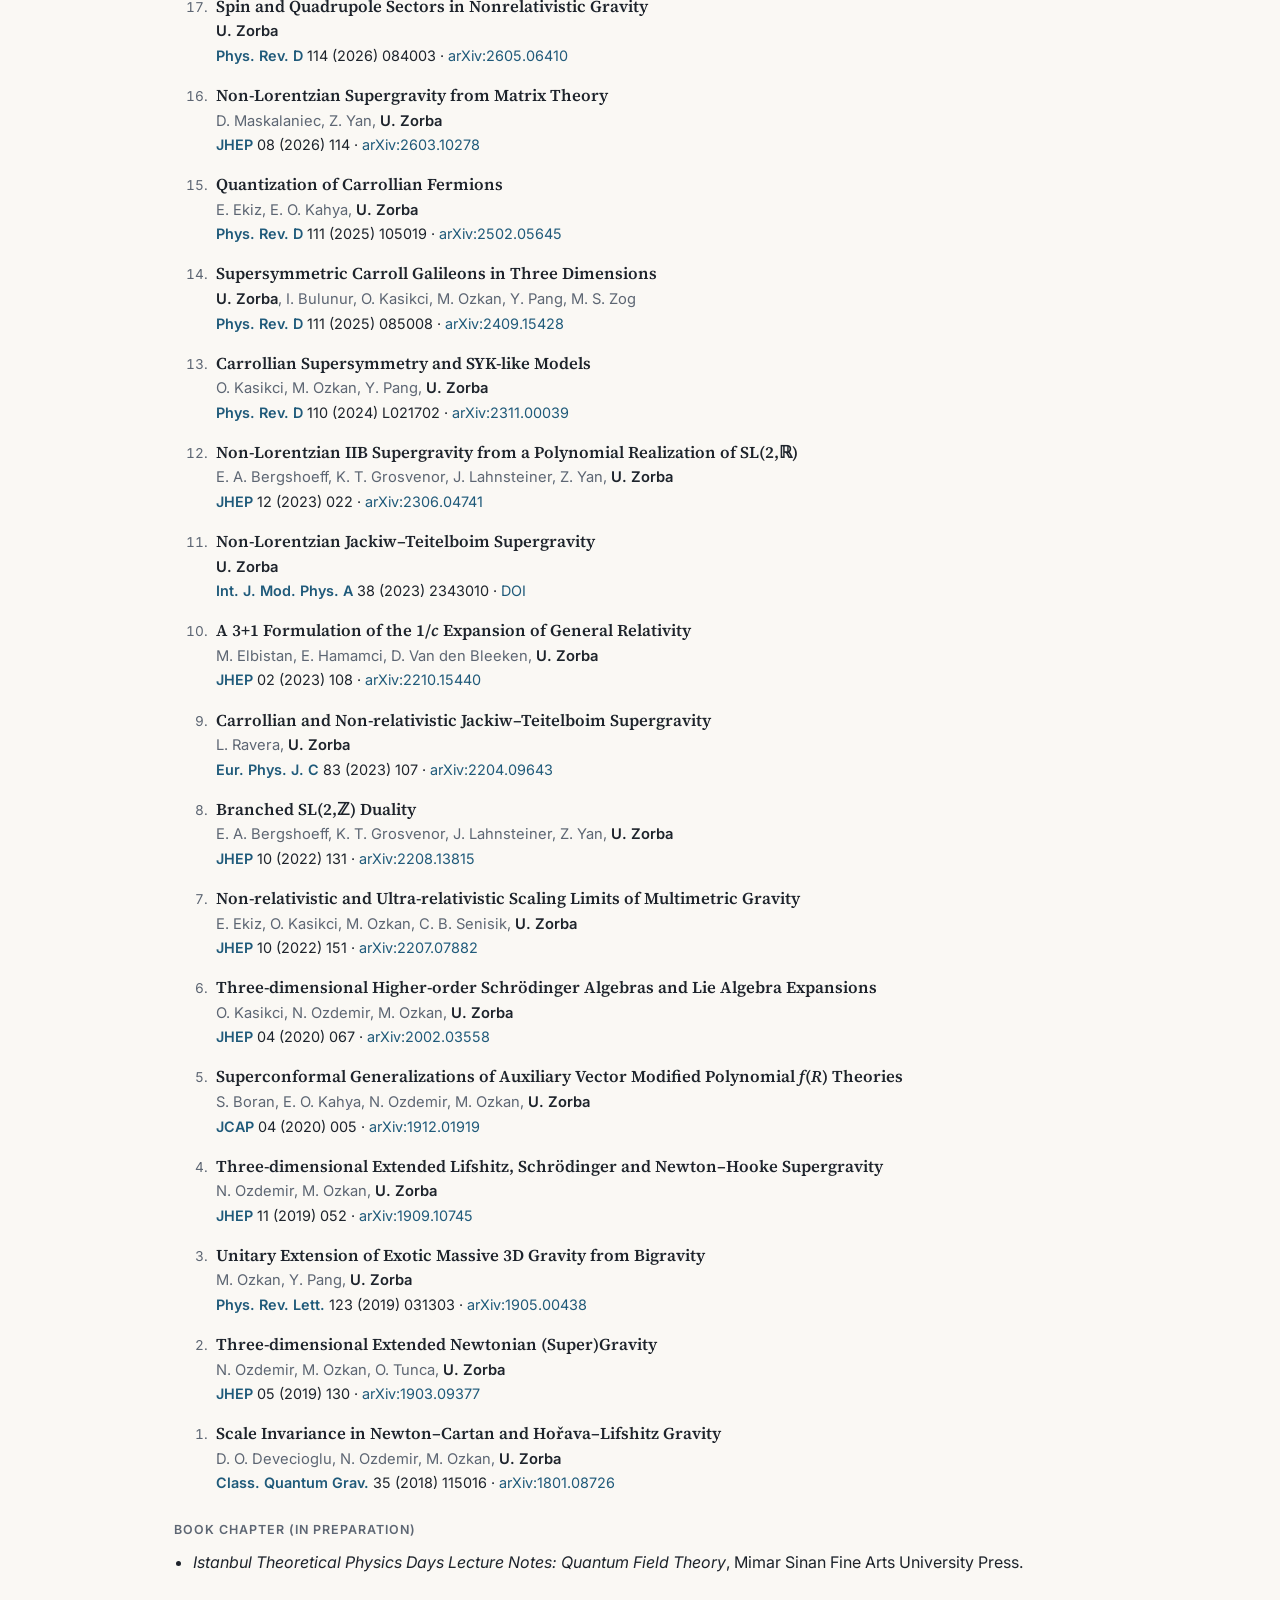
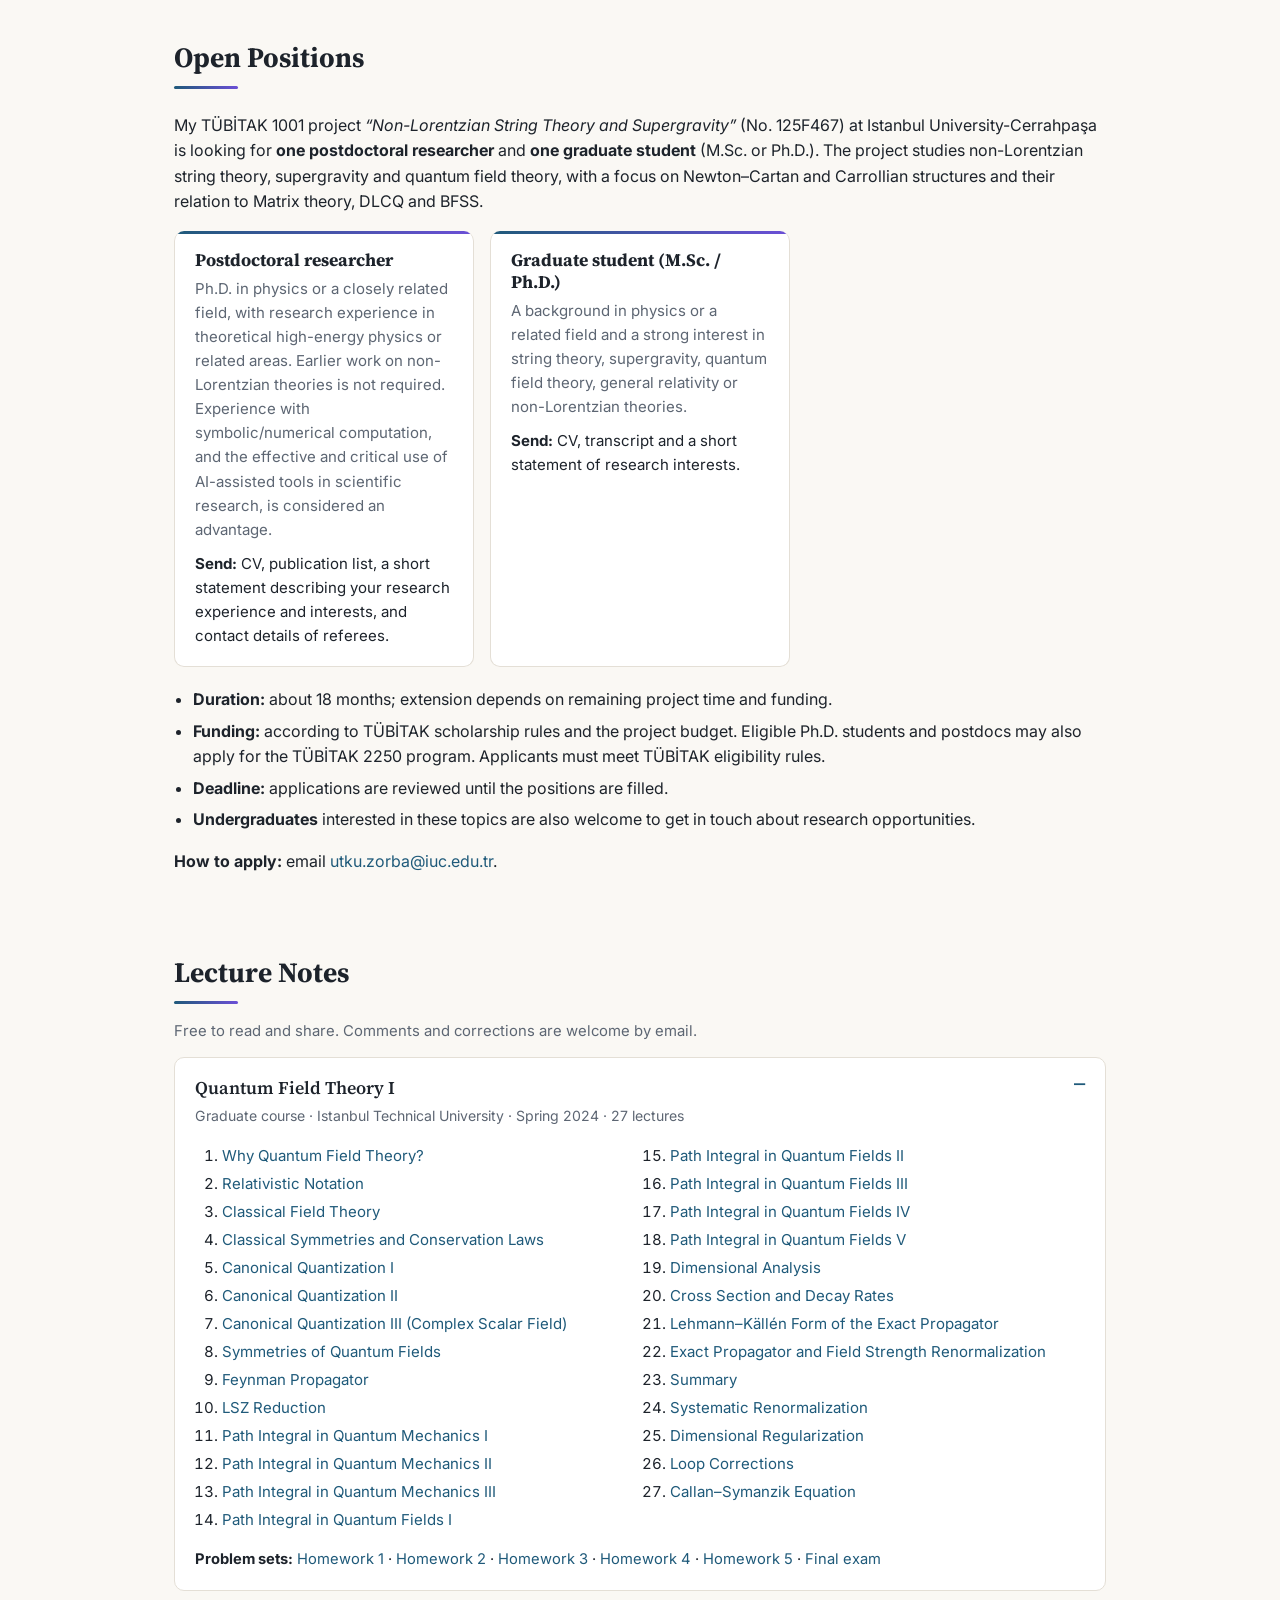
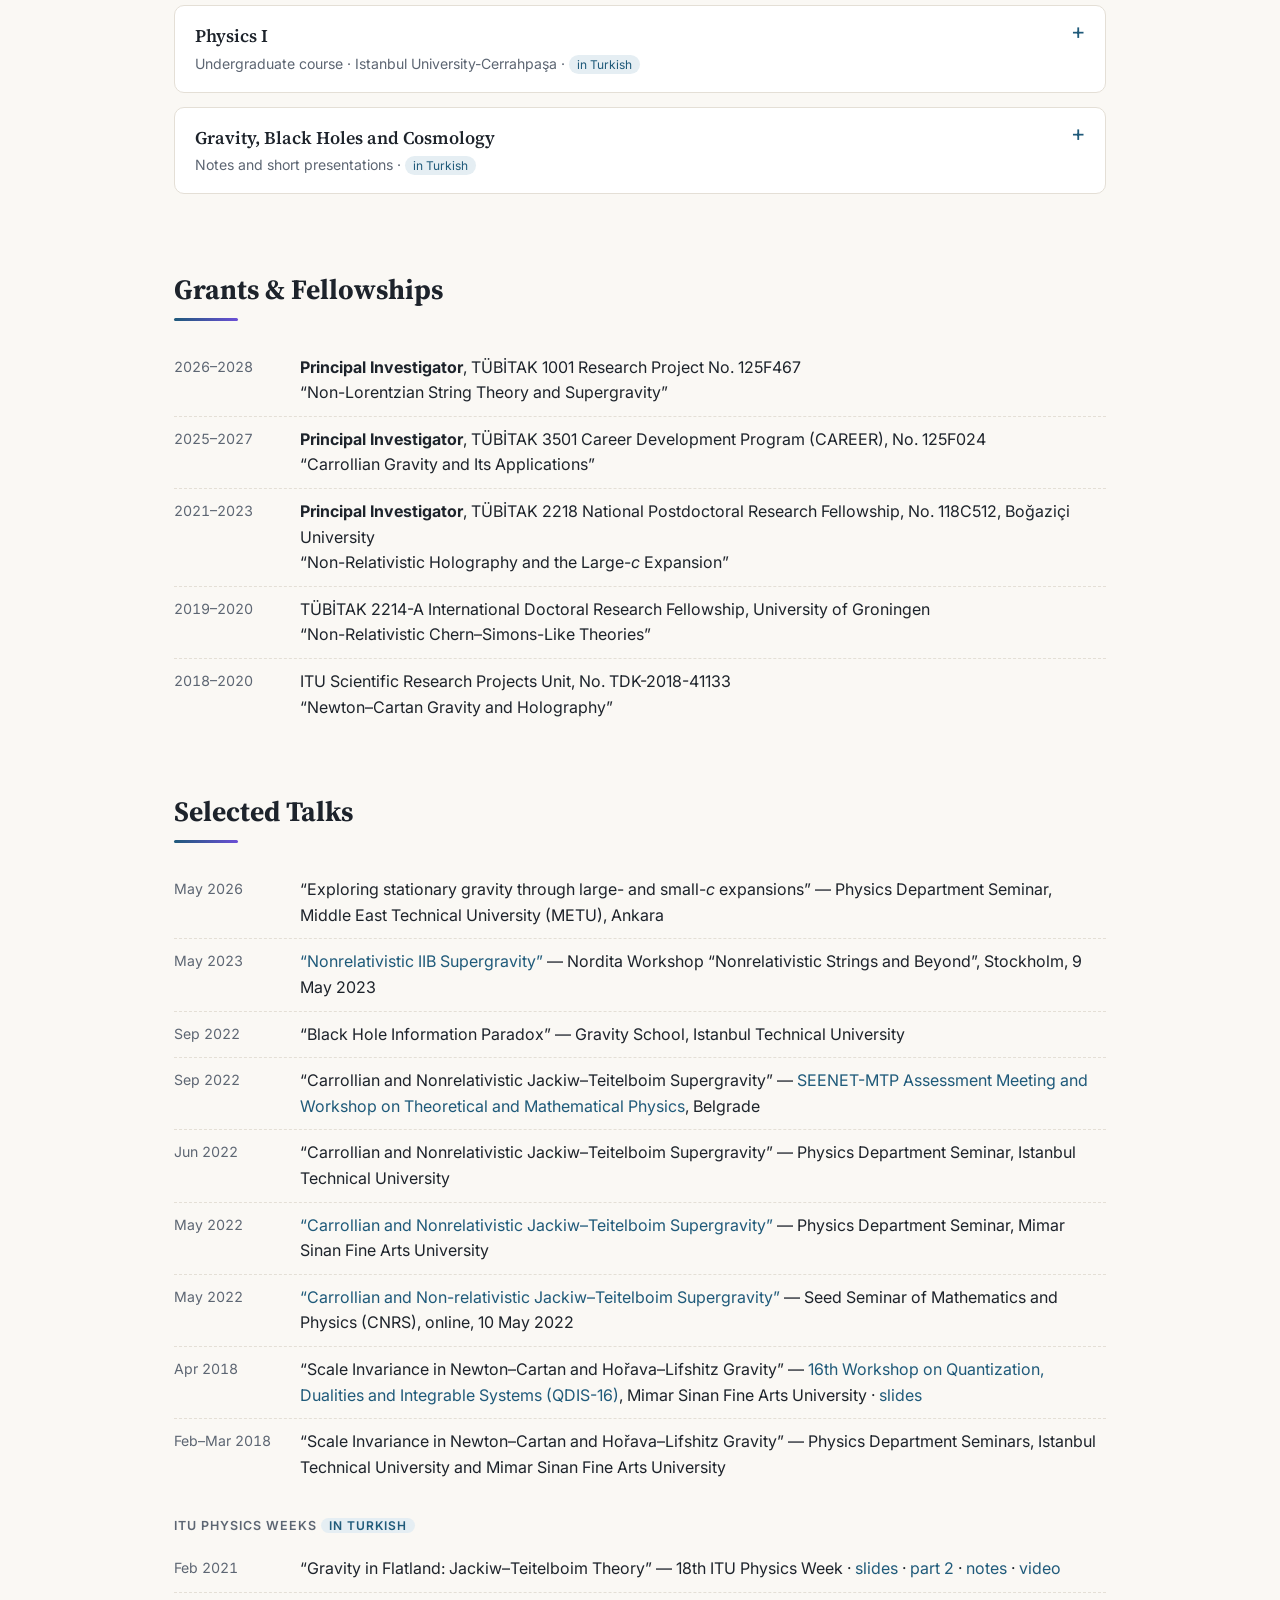
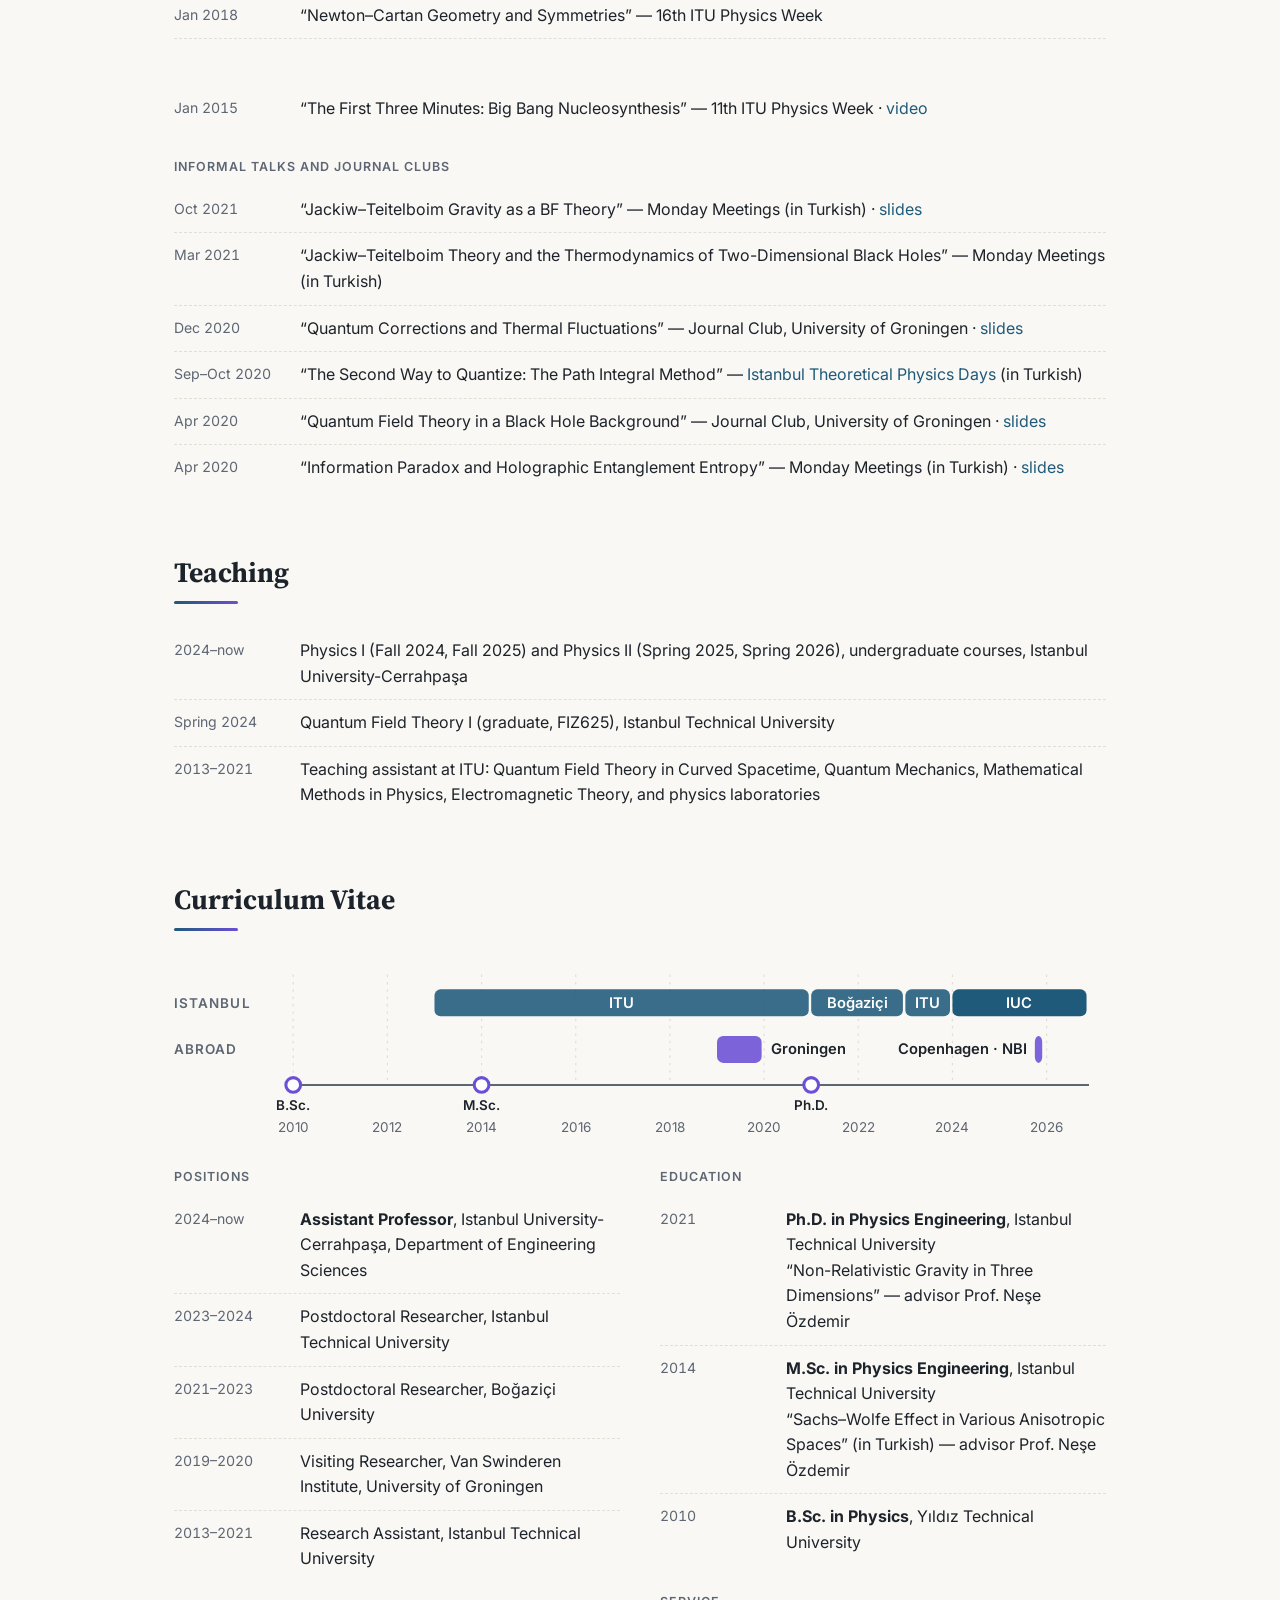
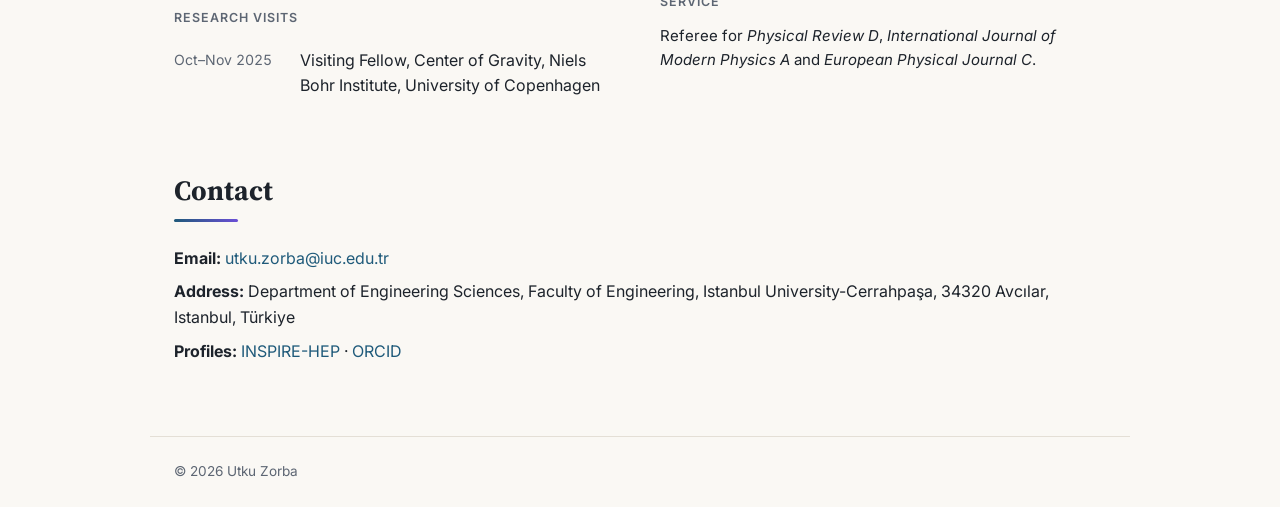
==== commit f0f44624: "Add share image tags (English page) Co-Authored-By: Claude Opus 5.5 <noreply@anthropic.com> Claude-S" ====
--- a/index.html
+++ b/index.html
@@ -13,7 +13,12 @@
 <meta property="og:url" content="https://utkuzorba.github.io/">
 <meta property="og:title" content="Utku Zorba — Theoretical Physicist">
 <meta property="og:description" content="Assistant Professor at Istanbul University-Cerrahpaşa. Non-Lorentzian gravity, Carrollian field theories, supergravity and string theory.">
-<meta name="twitter:card" content="summary">
+<meta property="og:image" content="https://utkuzorba.github.io/og-image.jpg">
+<meta property="og:image:width" content="1200">
+<meta property="og:image:height" content="630">
+<meta property="og:image:alt" content="Utku Zorba — Theoretical Physicist, Istanbul University-Cerrahpaşa">
+<meta name="twitter:card" content="summary_large_image">
+<meta name="twitter:image" content="https://utkuzorba.github.io/og-image.jpg">
 <link rel="preconnect" href="https://fonts.googleapis.com">
 <link rel="preconnect" href="https://fonts.gstatic.com" crossorigin>
 <link href="https://fonts.googleapis.com/css2?family=Source+Serif+4:opsz,wght@8..60,400;8..60,600;8..60,700&family=Inter:wght@400;500;600&display=swap" rel="stylesheet">
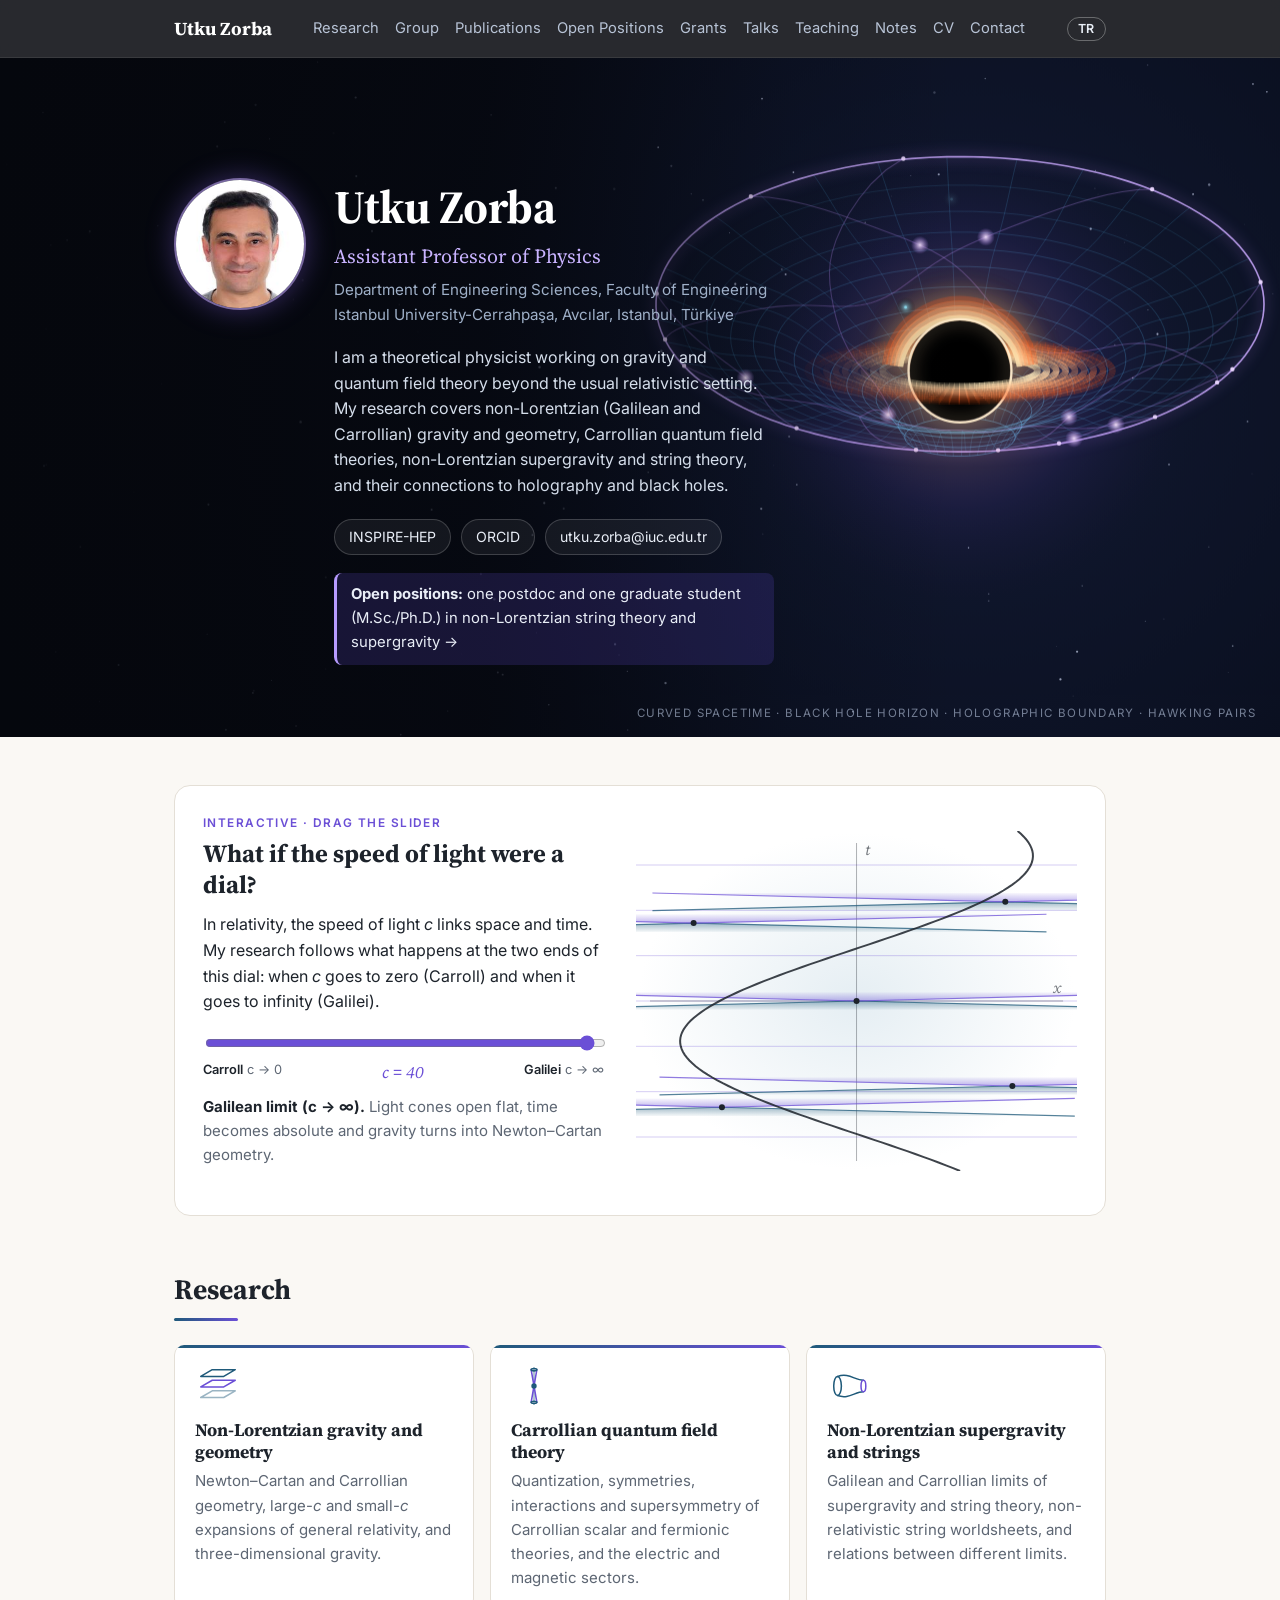
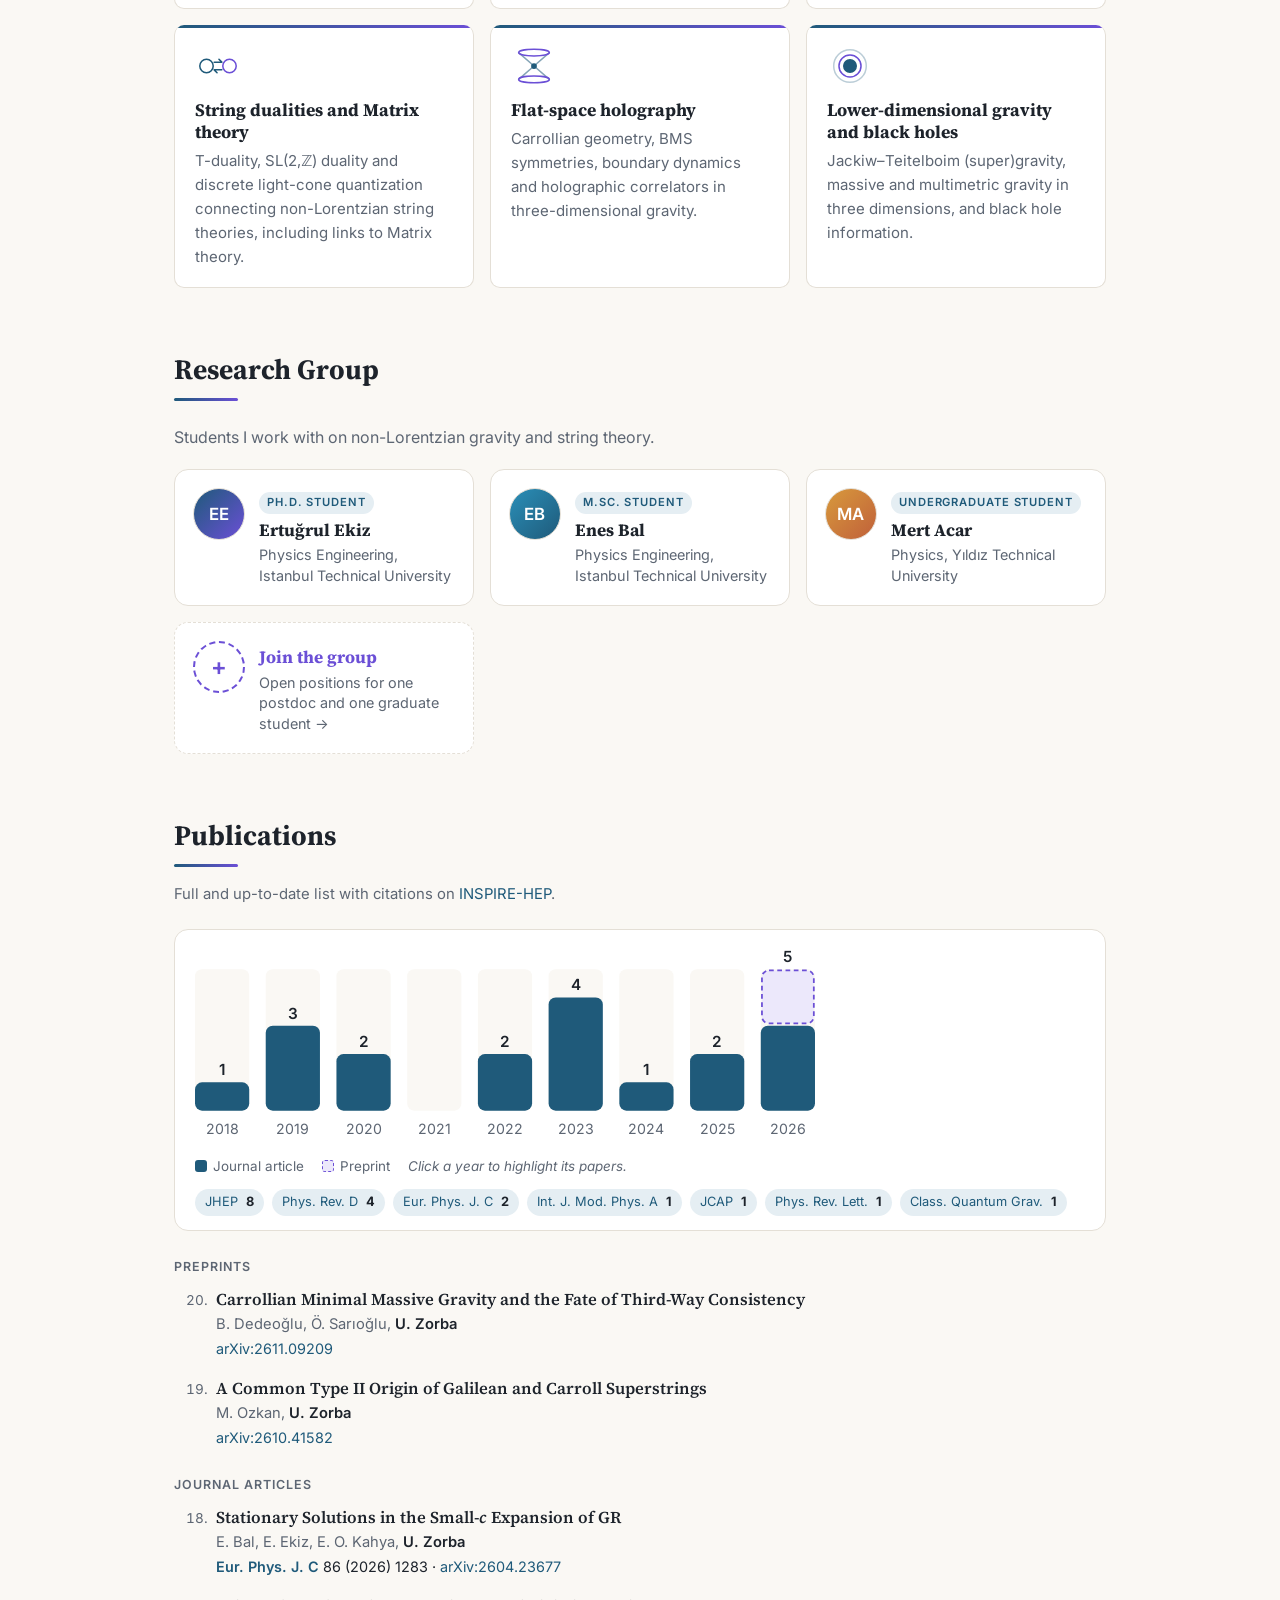
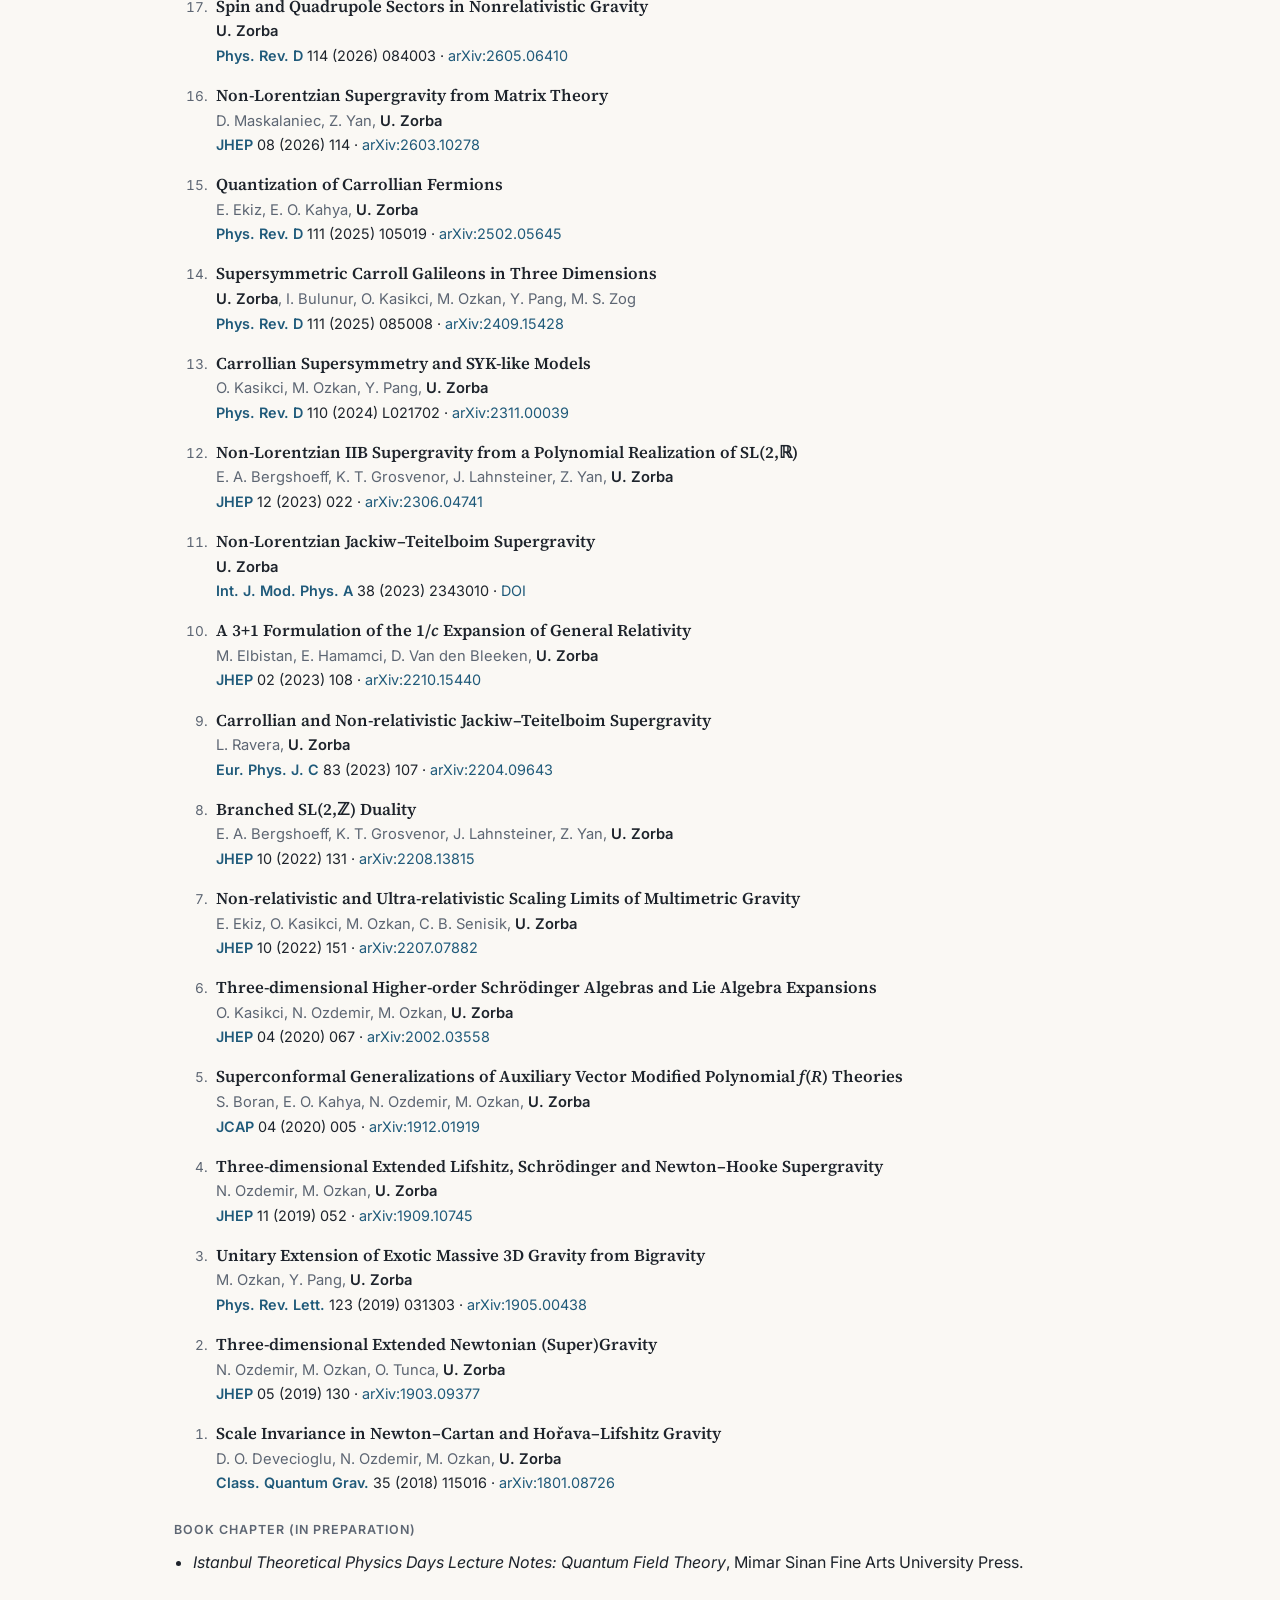
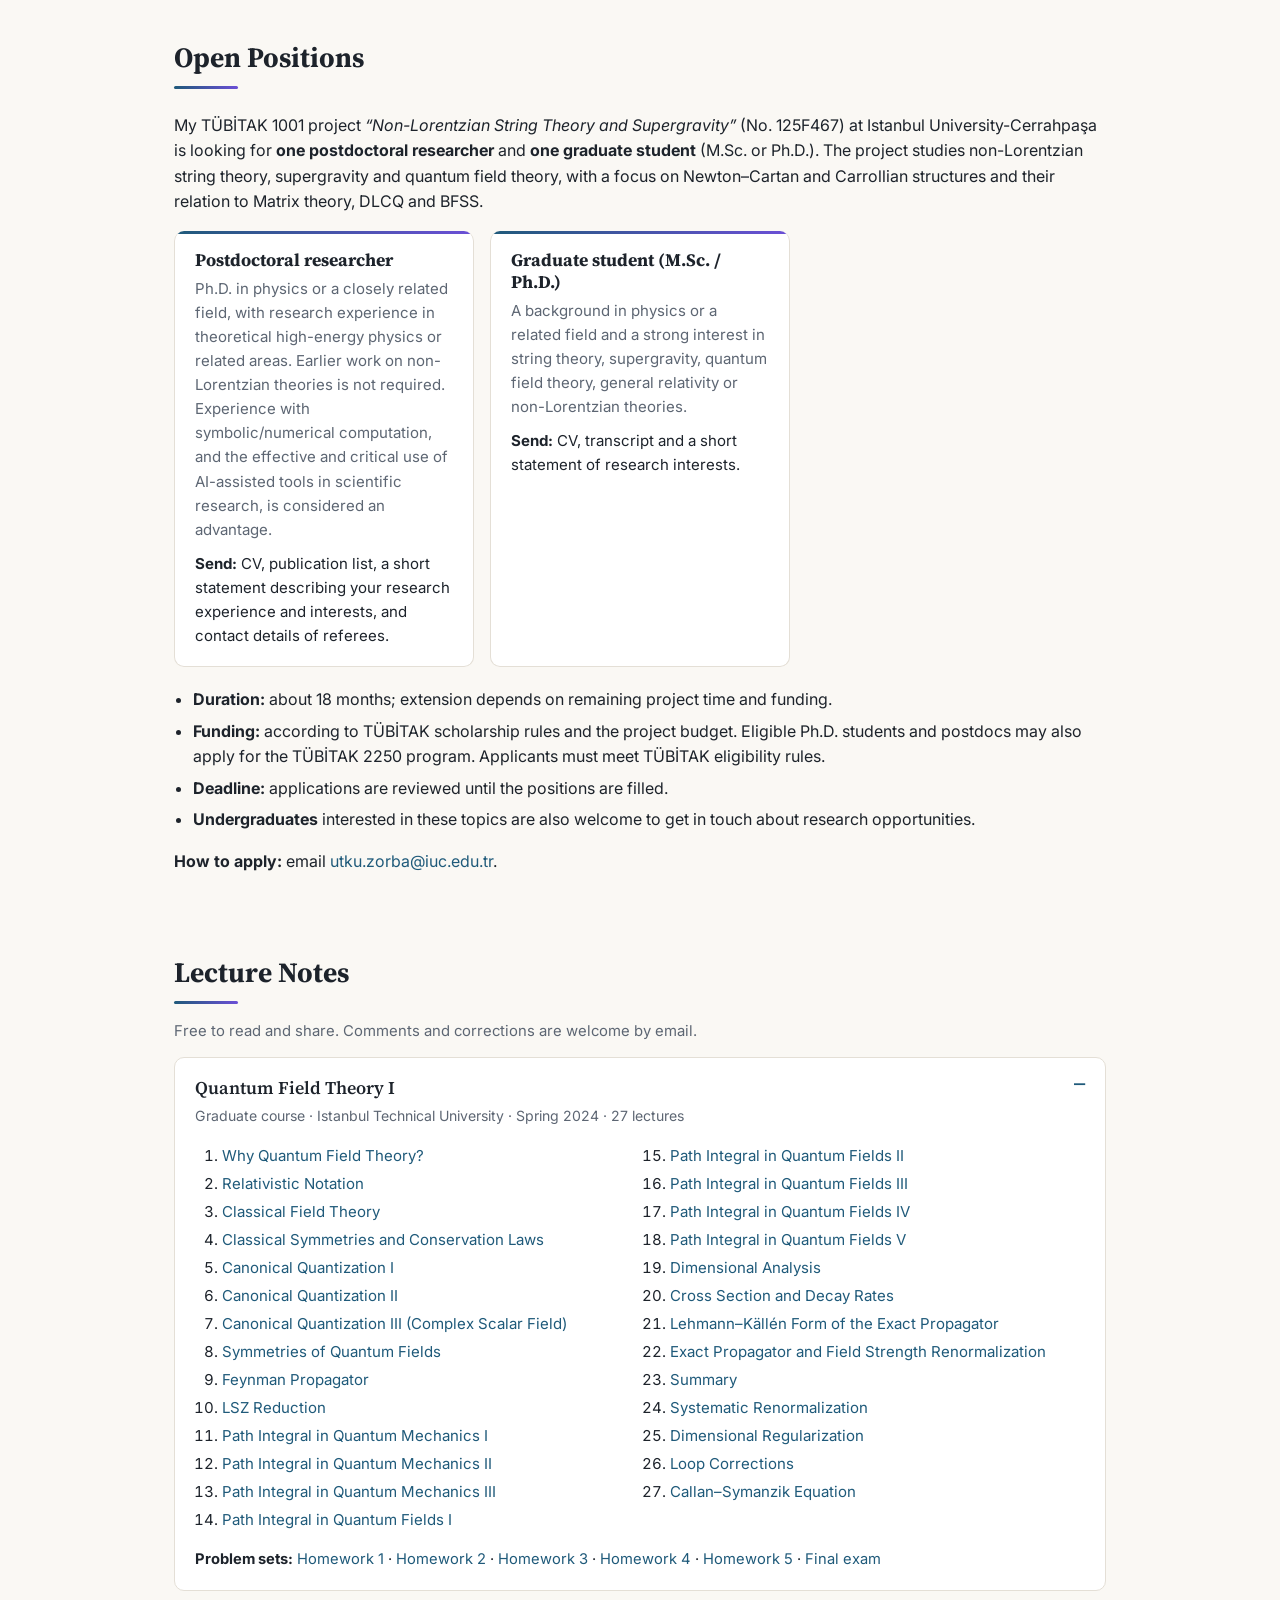
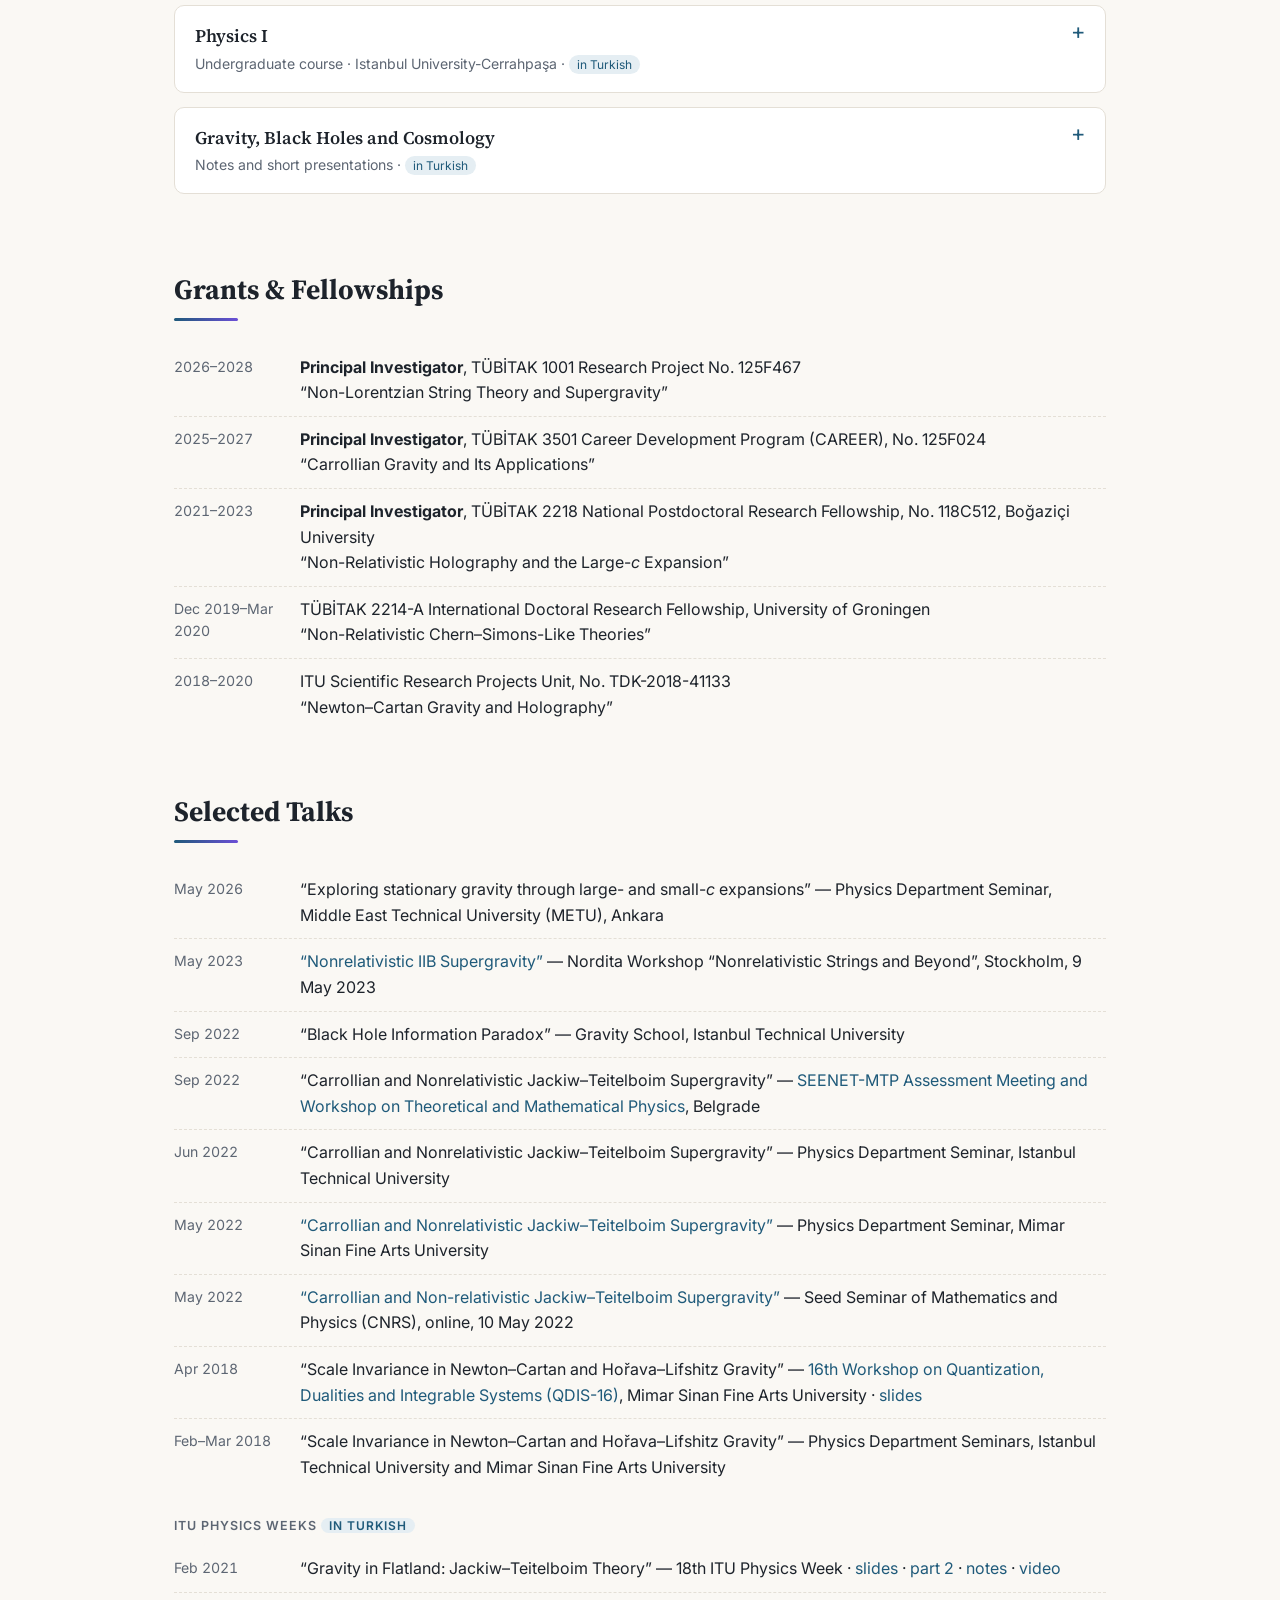
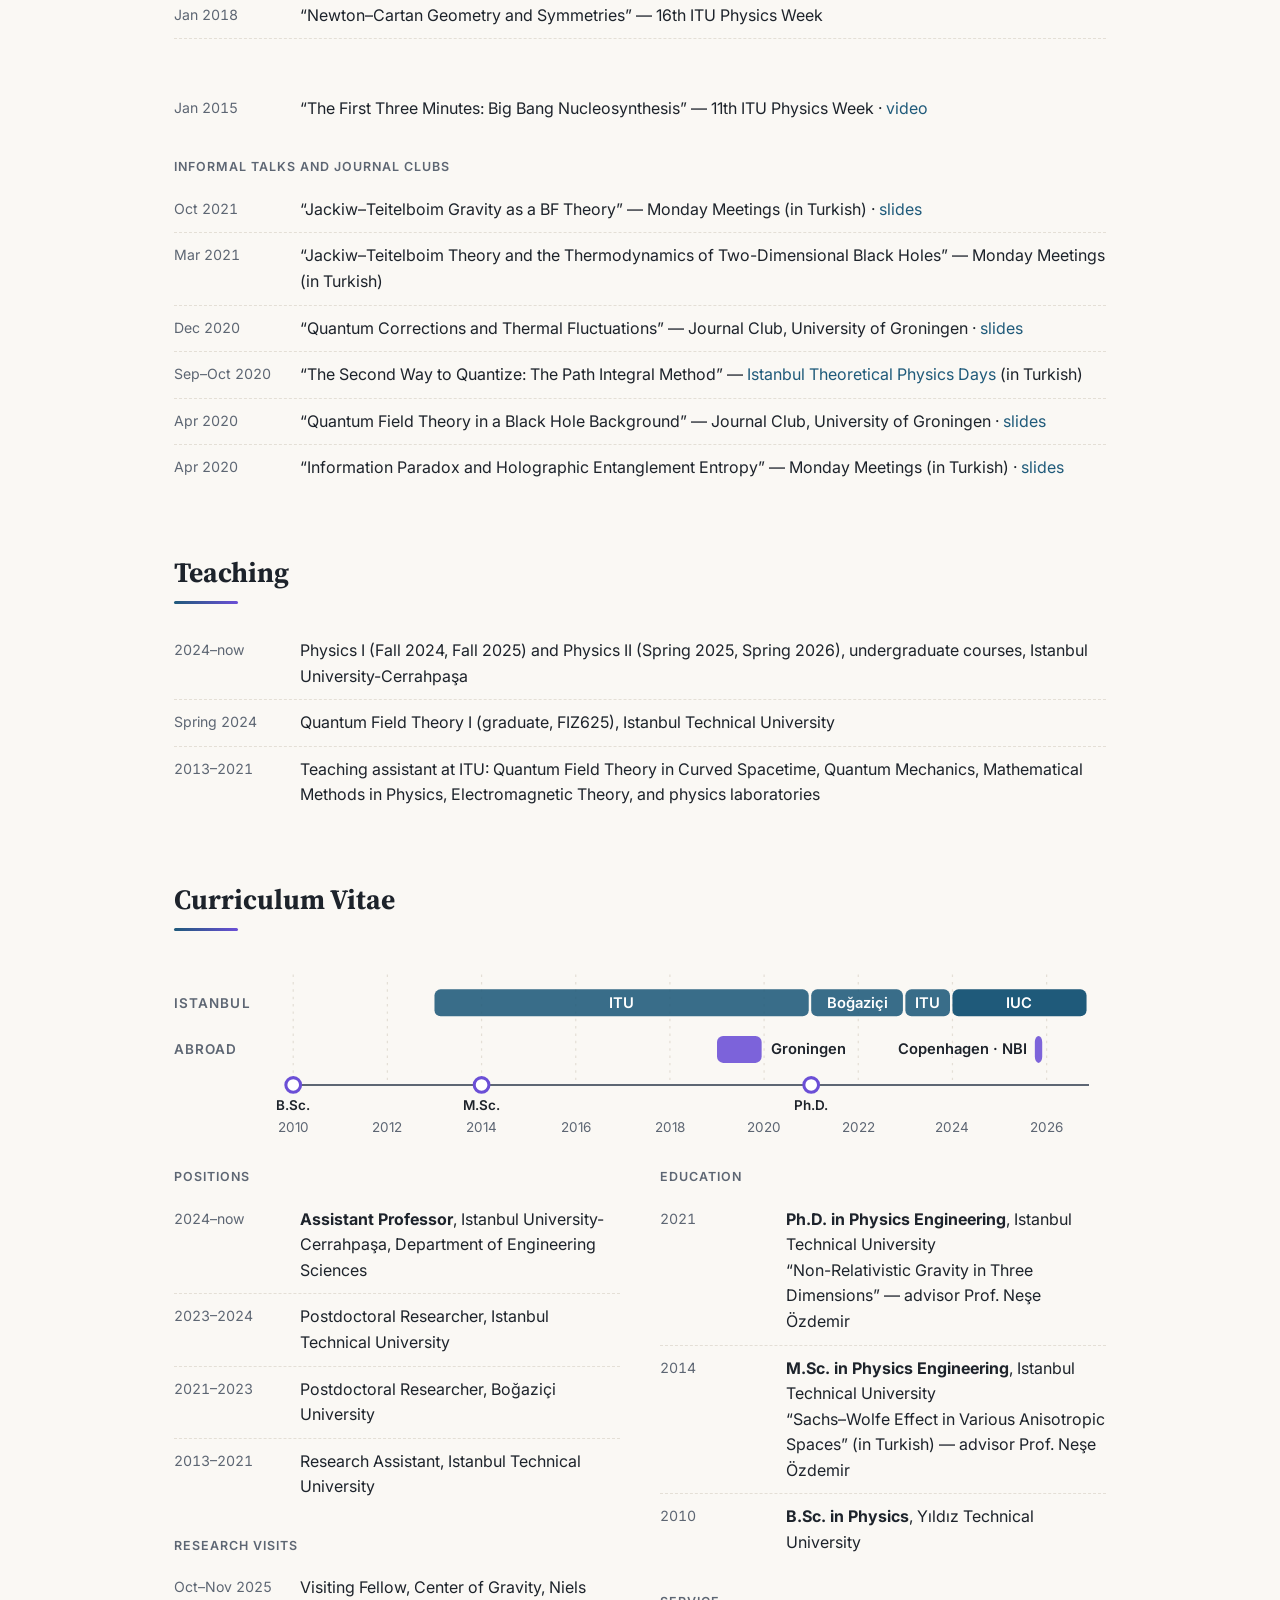
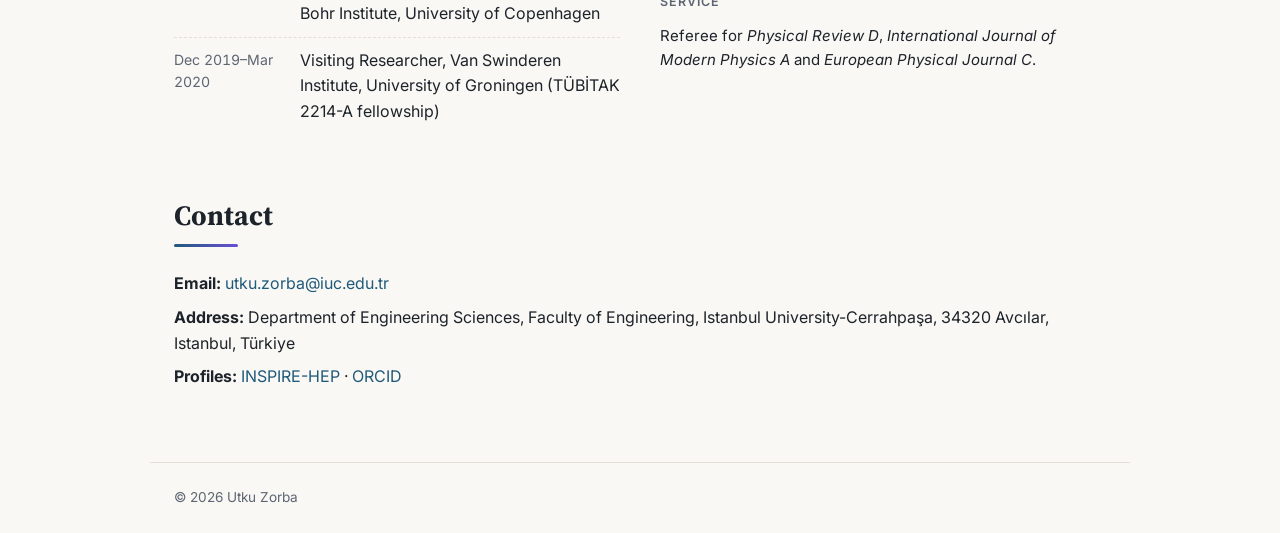
==== commit 0328a3e3: "Groningen: 3-month visit (Dec 2019–Mar 2020), moved to research visits Co-Authored-By: Claude Opus 5" ====
--- a/index.html
+++ b/index.html
@@ -269,7 +269,7 @@
       <li><span class="when">2026–2028</span><div><b>Principal Investigator</b>, TÜBİTAK 1001 Research Project No. 125F467<br>“Non-Lorentzian String Theory and Supergravity”</div></li>
       <li><span class="when">2025–2027</span><div><b>Principal Investigator</b>, TÜBİTAK 3501 Career Development Program (CAREER), No. 125F024<br>“Carrollian Gravity and Its Applications”</div></li>
       <li><span class="when">2021–2023</span><div><b>Principal Investigator</b>, TÜBİTAK 2218 National Postdoctoral Research Fellowship, No. 118C512, Boğaziçi University<br>“Non-Relativistic Holography and the Large-<i>c</i> Expansion”</div></li>
-      <li><span class="when">2019–2020</span><div>TÜBİTAK 2214-A International Doctoral Research Fellowship, University of Groningen<br>“Non-Relativistic Chern–Simons-Like Theories”</div></li>
+      <li><span class="when">Dec 2019–Mar 2020</span><div>TÜBİTAK 2214-A International Doctoral Research Fellowship, University of Groningen<br>“Non-Relativistic Chern–Simons-Like Theories”</div></li>
       <li><span class="when">2018–2020</span><div>ITU Scientific Research Projects Unit, No. TDK-2018-41133<br>“Newton–Cartan Gravity and Holography”</div></li>
     </ul>
   </section>
@@ -325,12 +325,12 @@
           <li><span class="when">2024–now</span><div><b>Assistant Professor</b>, Istanbul University-Cerrahpaşa, Department of Engineering Sciences</div></li>
           <li><span class="when">2023–2024</span><div>Postdoctoral Researcher, Istanbul Technical University</div></li>
           <li><span class="when">2021–2023</span><div>Postdoctoral Researcher, Boğaziçi University</div></li>
-          <li><span class="when">2019–2020</span><div>Visiting Researcher, Van Swinderen Institute, University of Groningen</div></li>
           <li><span class="when">2013–2021</span><div>Research Assistant, Istanbul Technical University</div></li>
         </ul>
         <h3 class="sub">Research visits</h3>
         <ul class="timeline">
           <li><span class="when">Oct–Nov 2025</span><div>Visiting Fellow, Center of Gravity, Niels Bohr Institute, University of Copenhagen</div></li>
+          <li><span class="when">Dec 2019–Mar 2020</span><div>Visiting Researcher, Van Swinderen Institute, University of Groningen (TÜBİTAK 2214-A fellowship)</div></li>
         </ul>
       </div>
       <div>
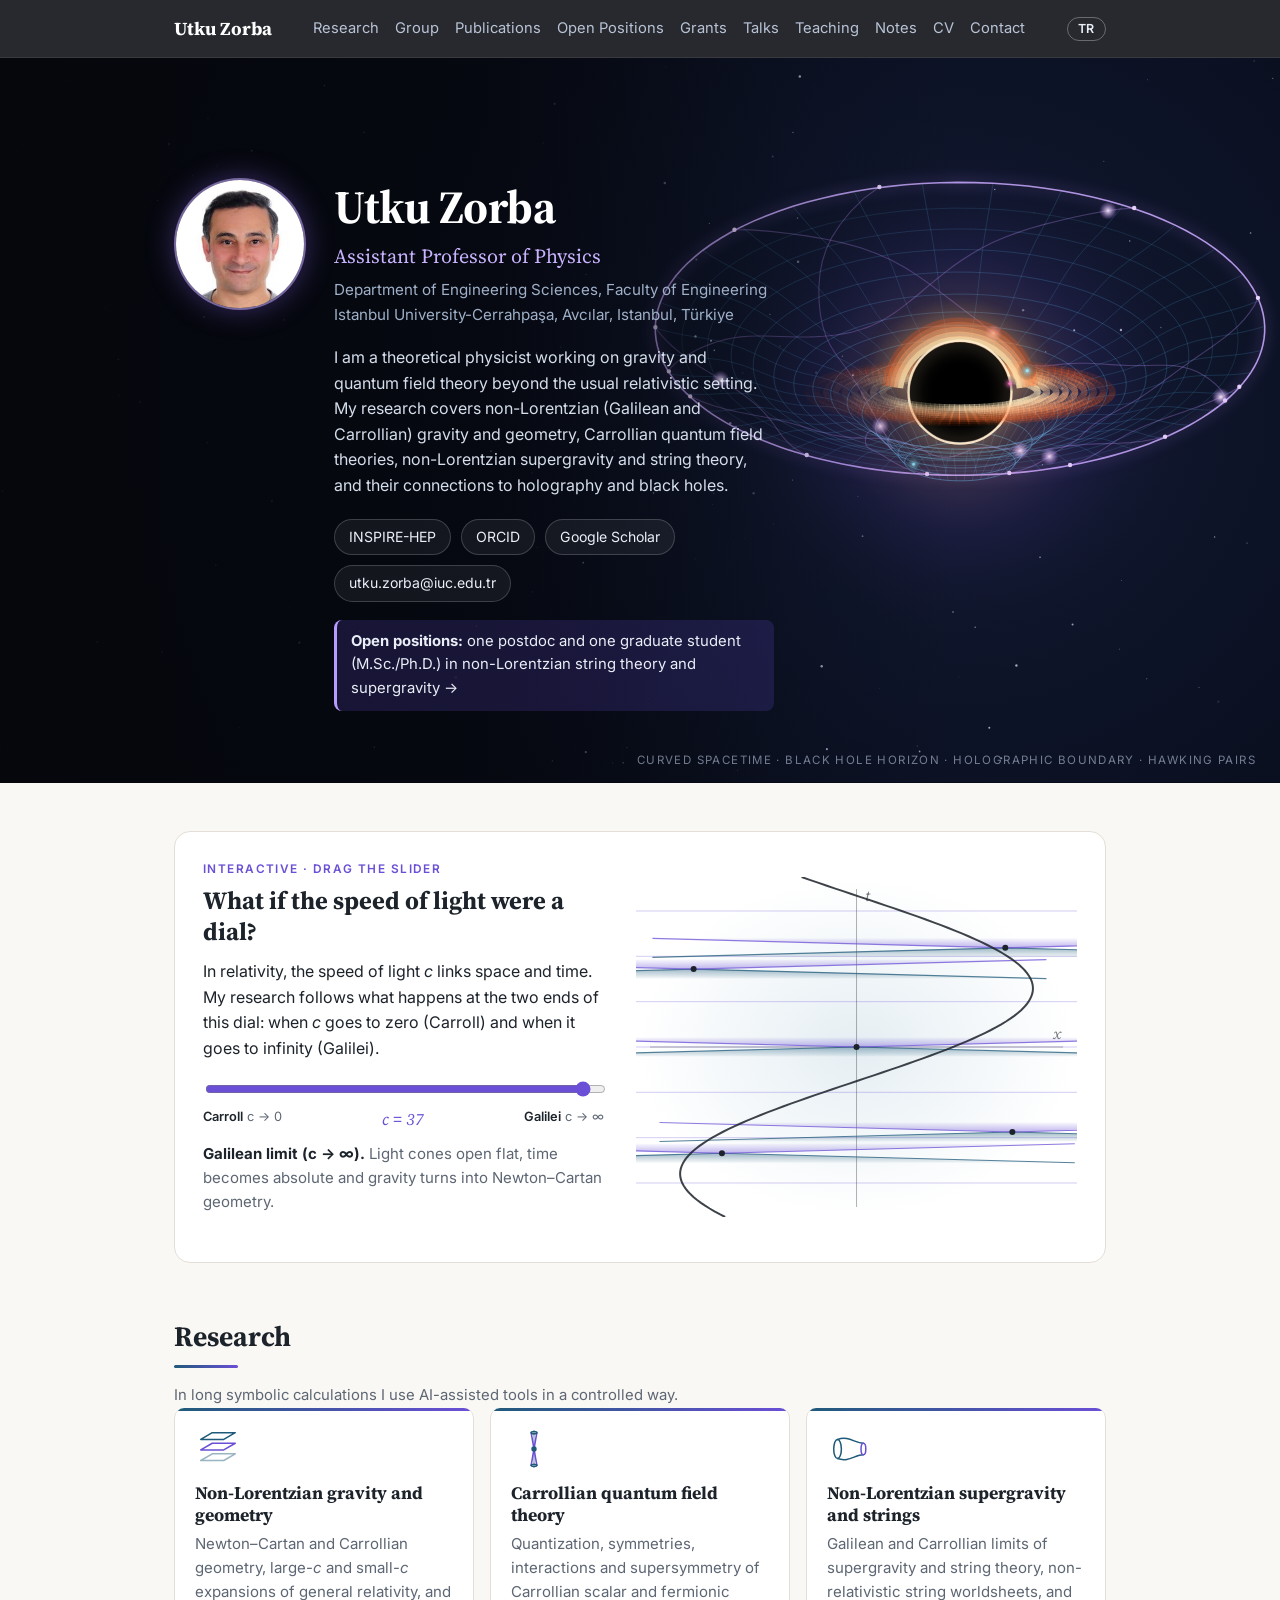
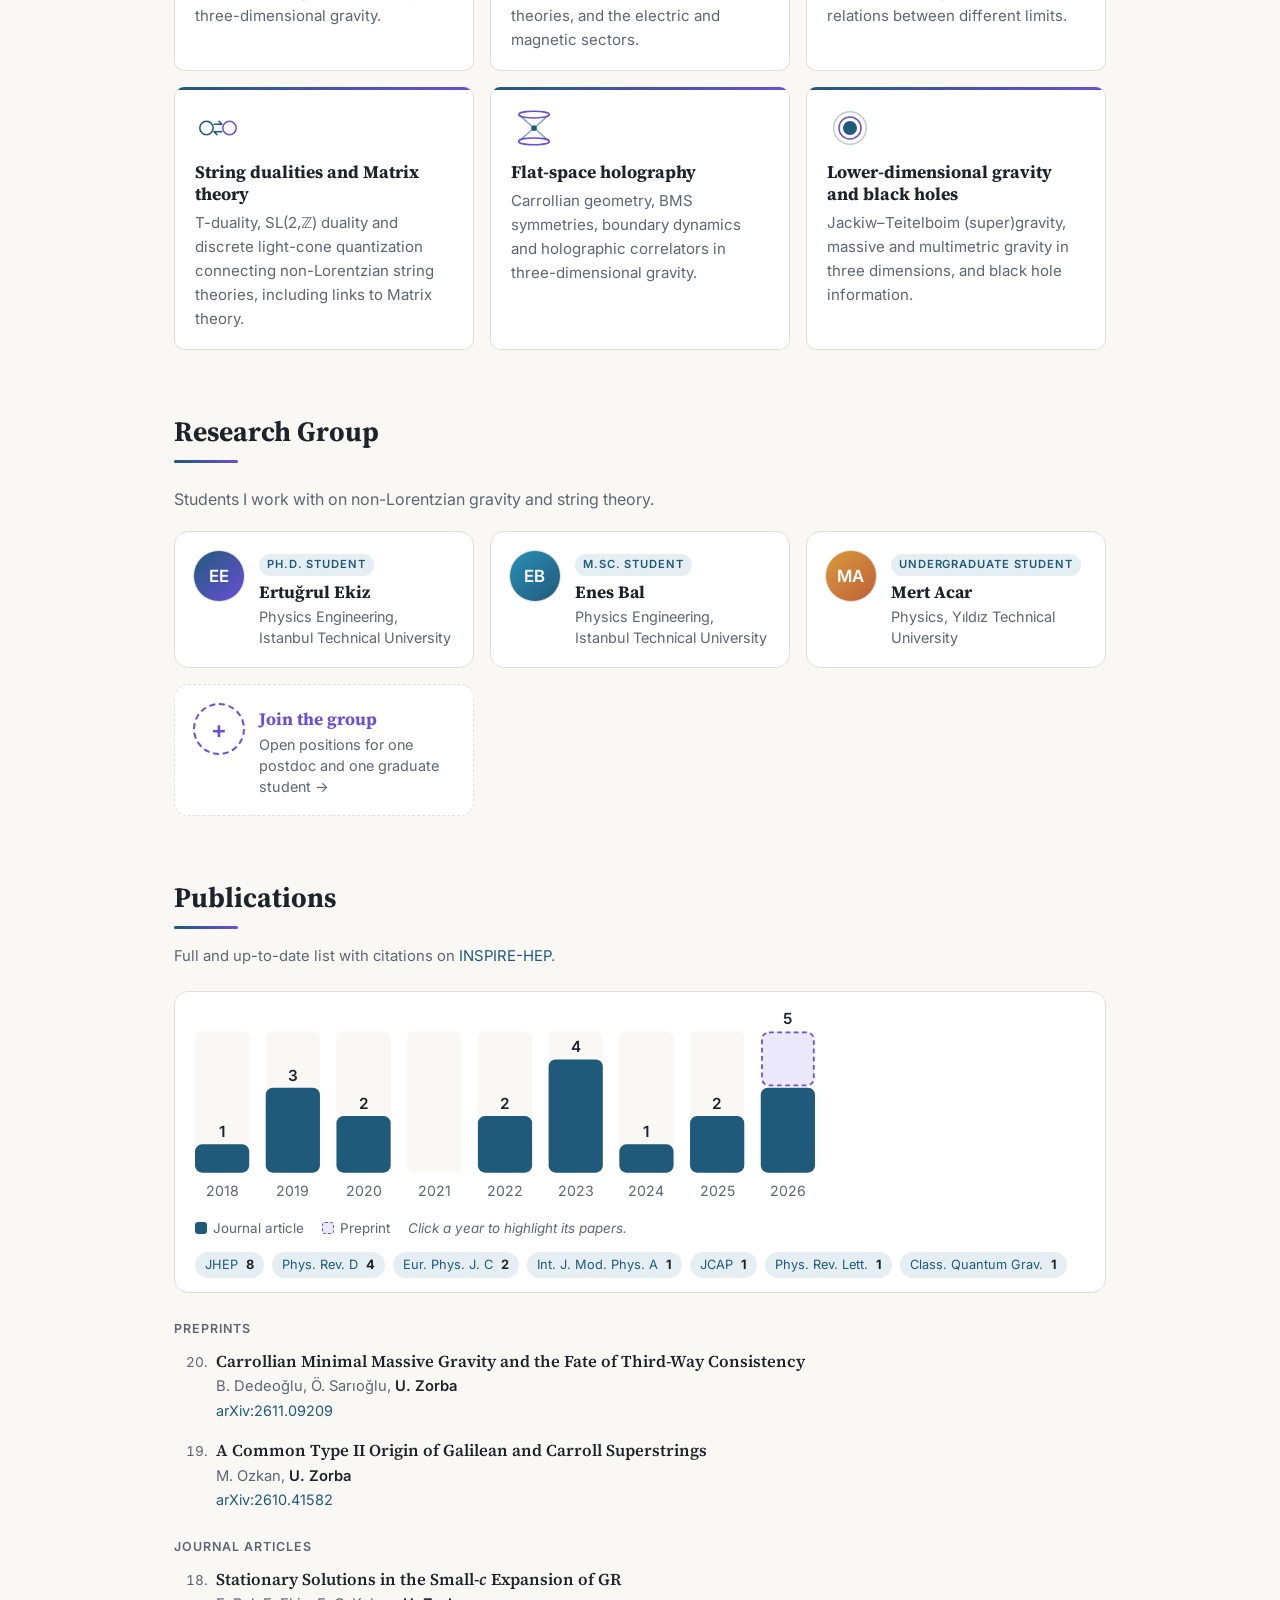
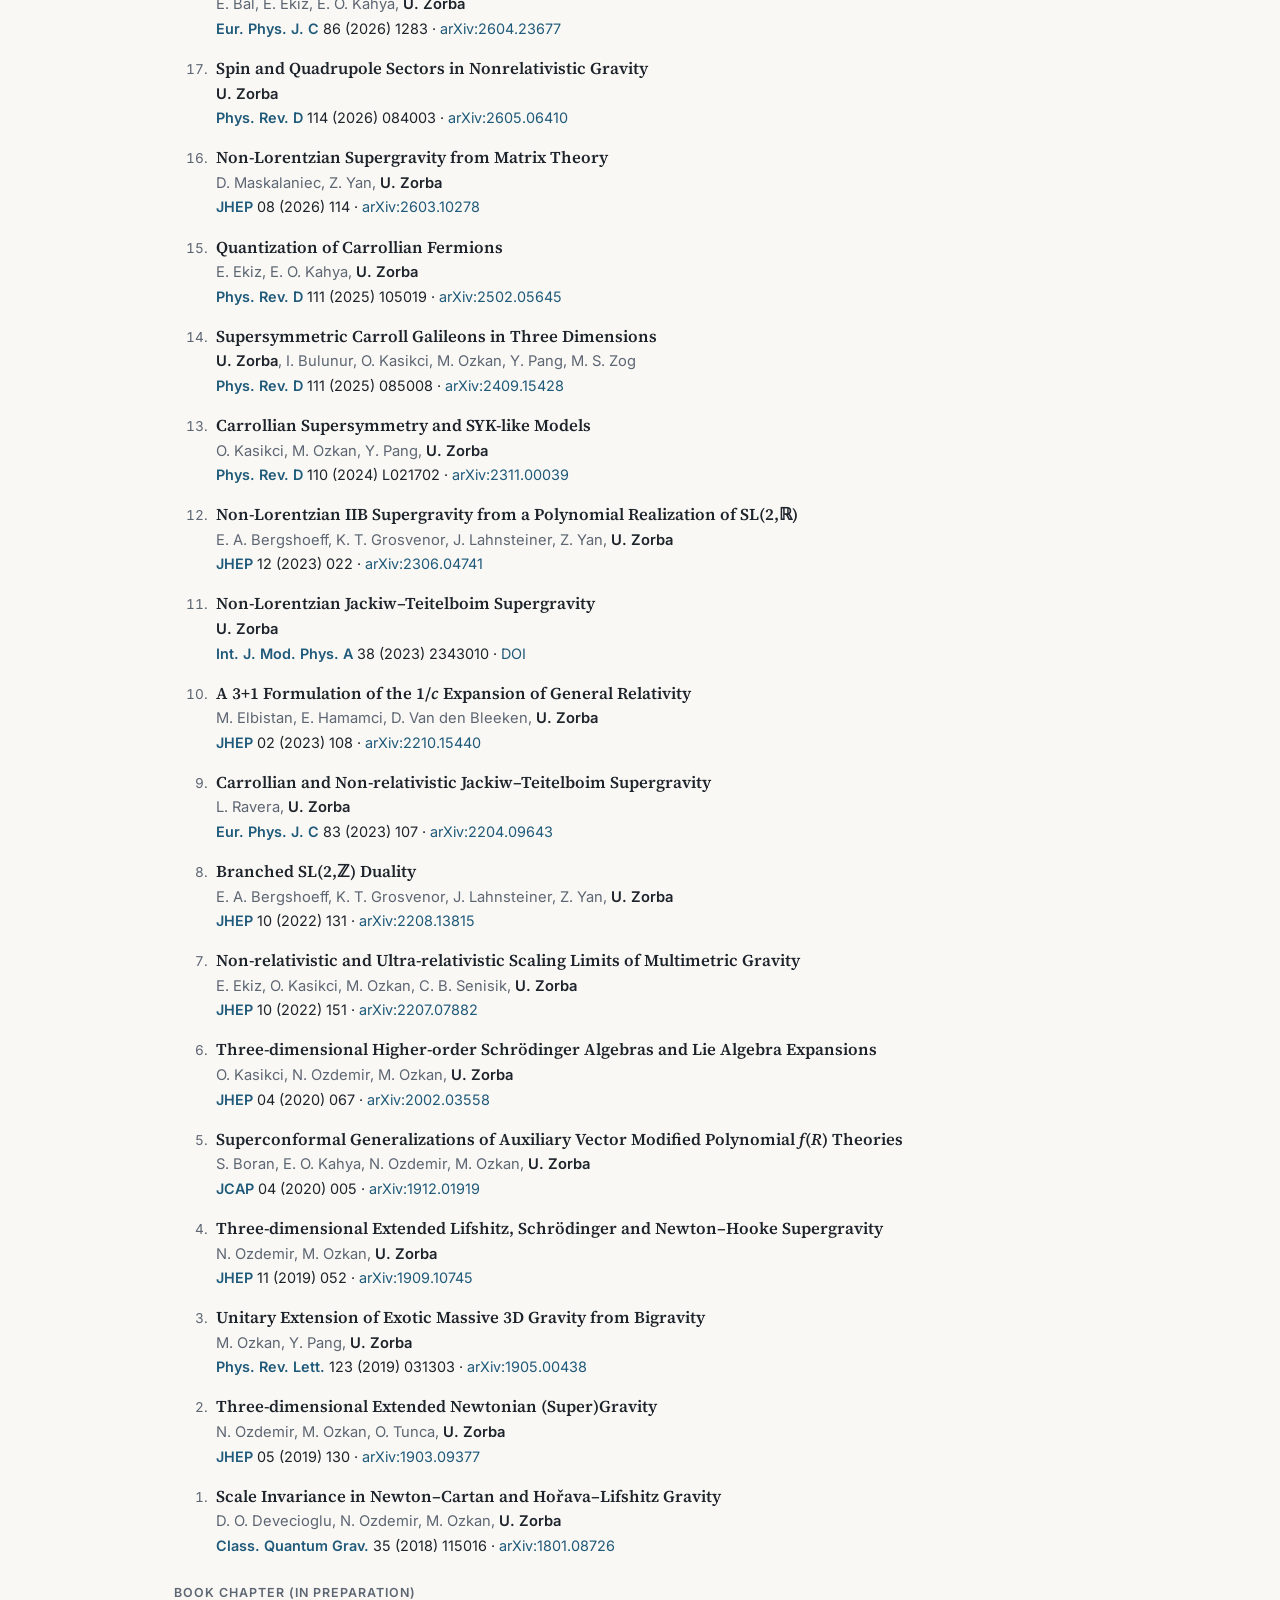
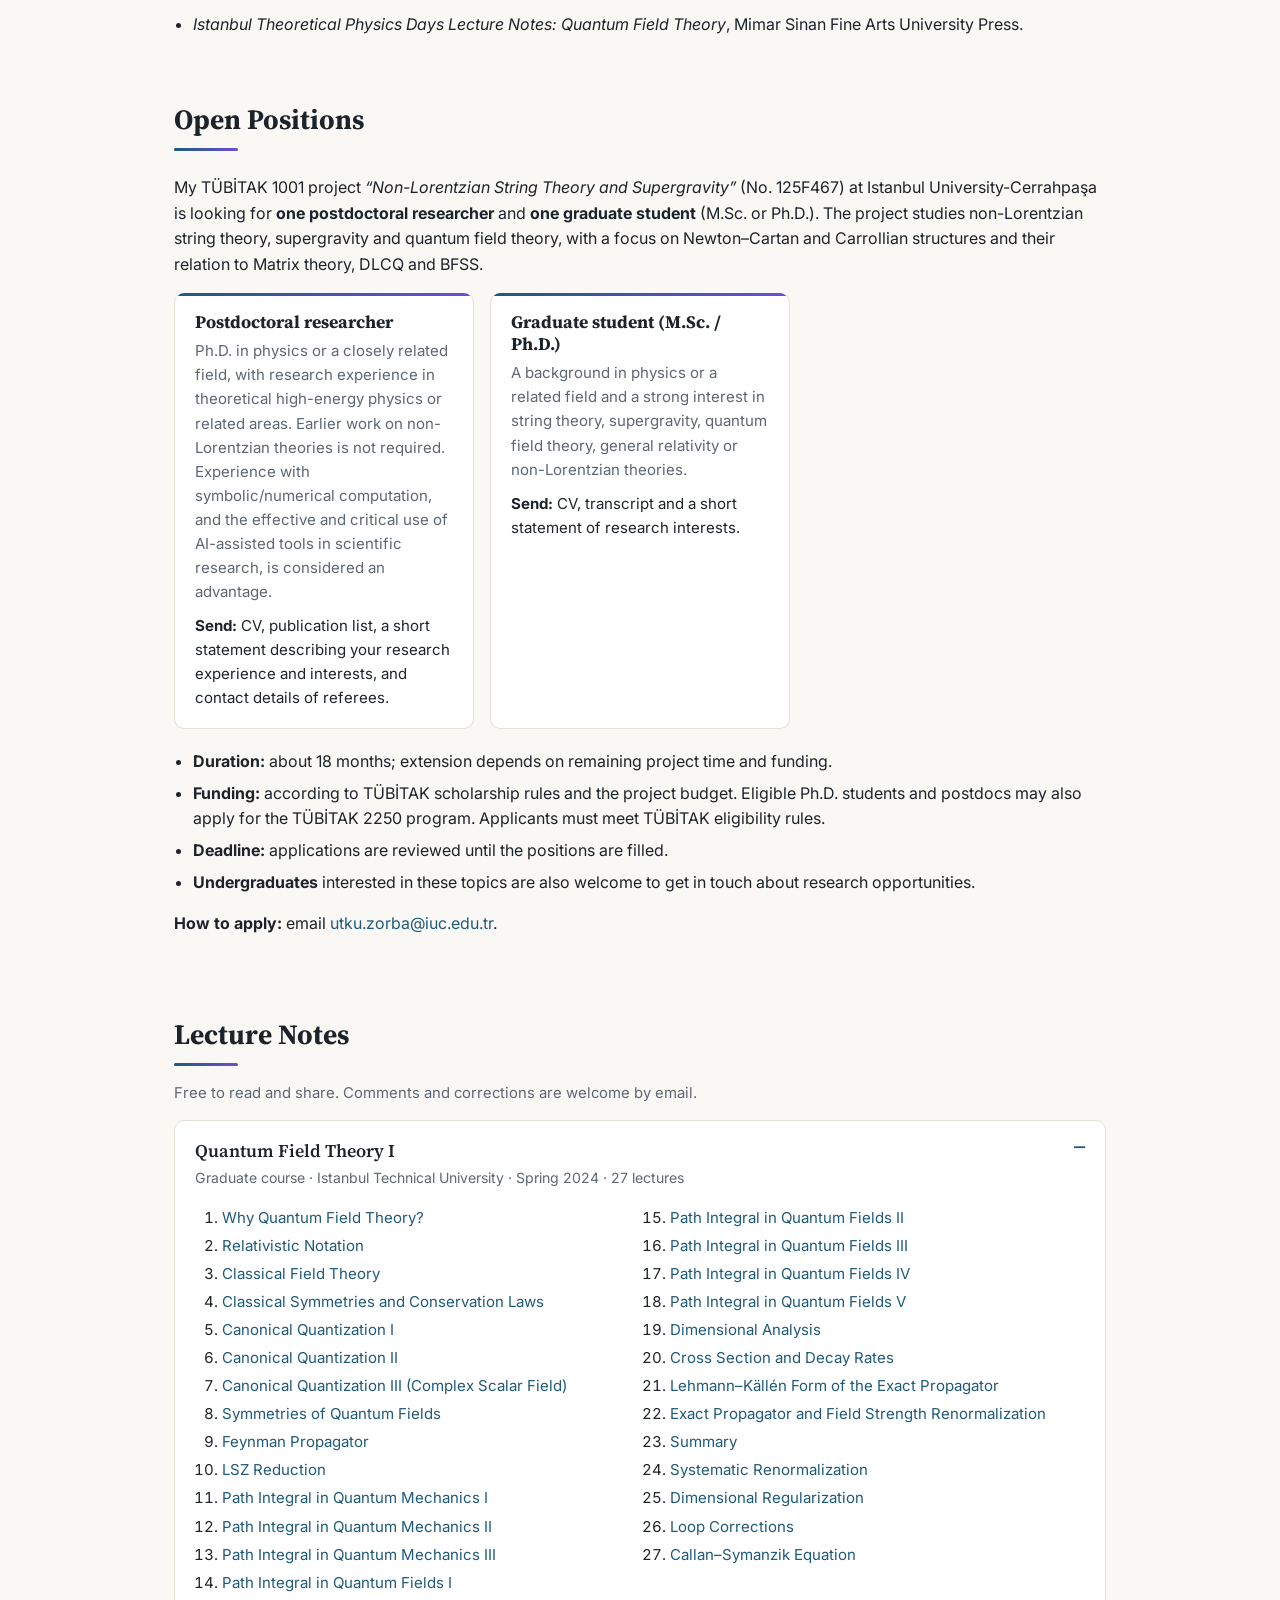
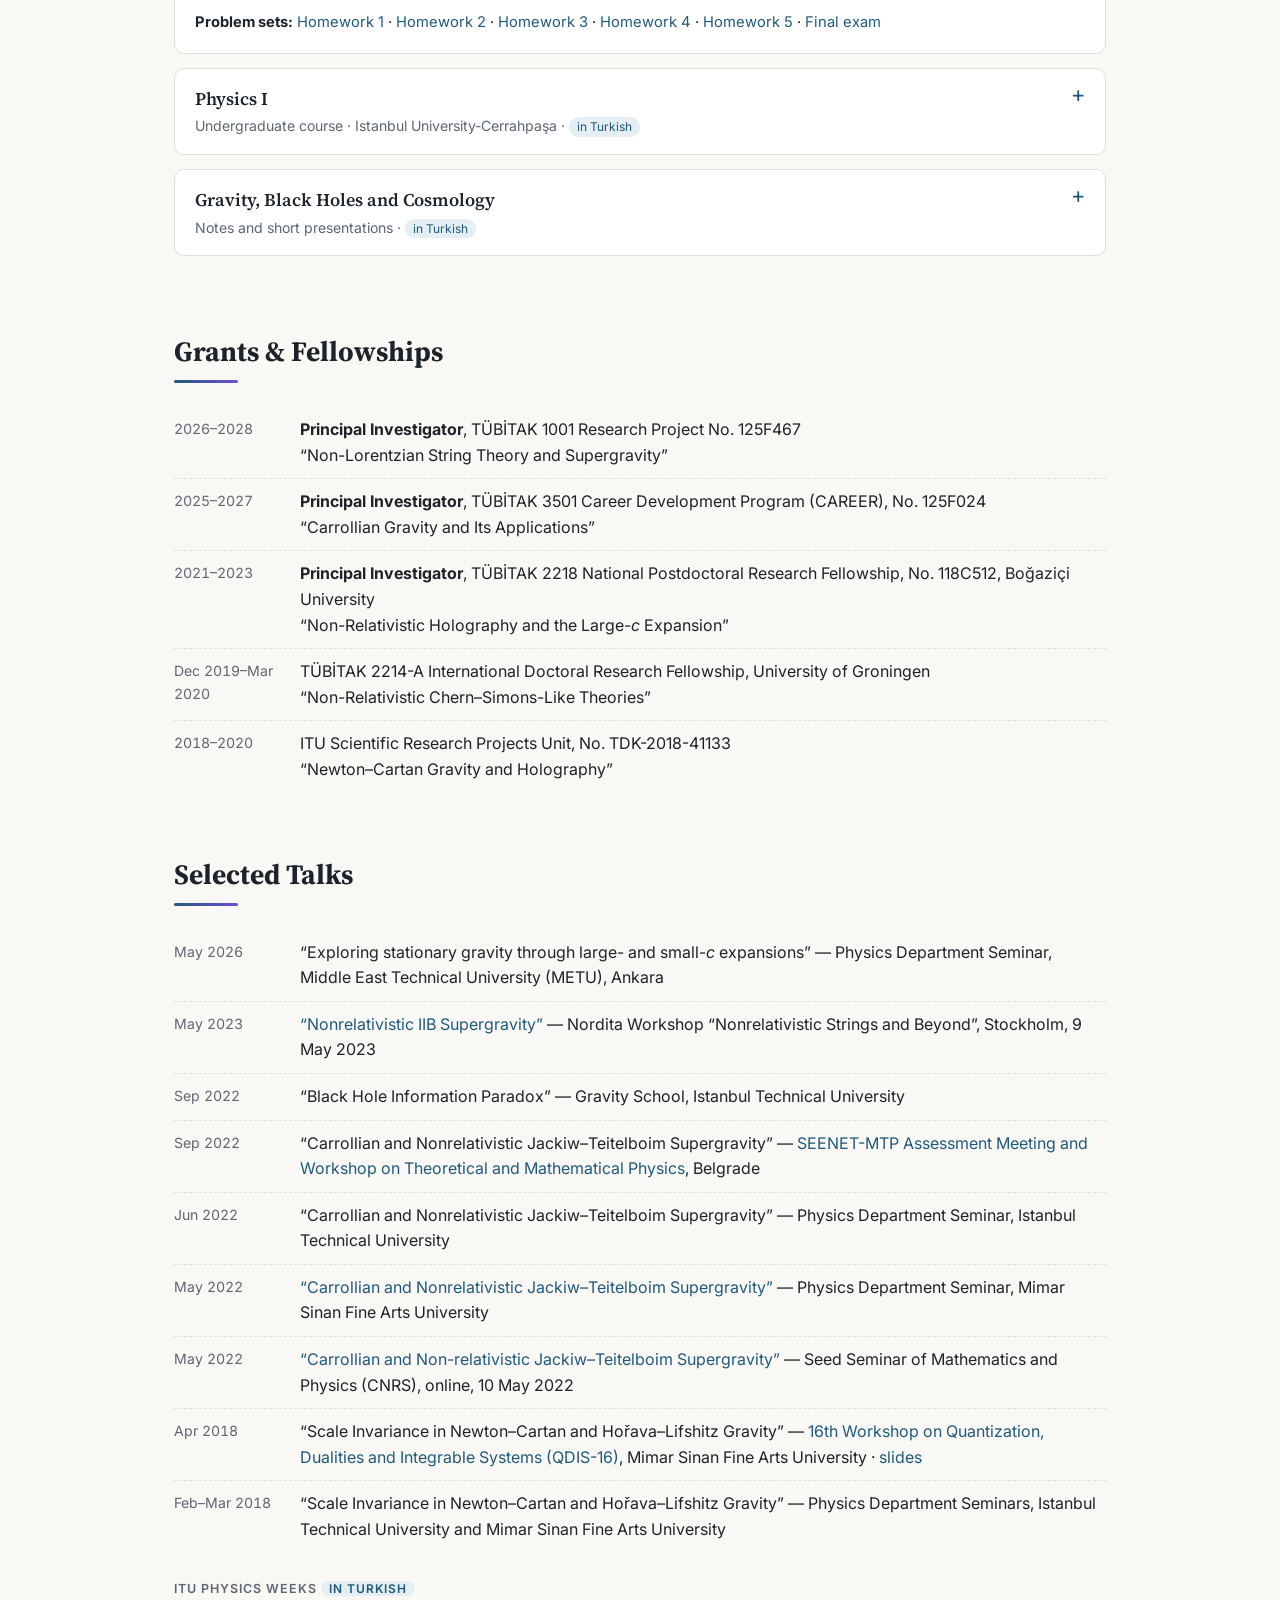
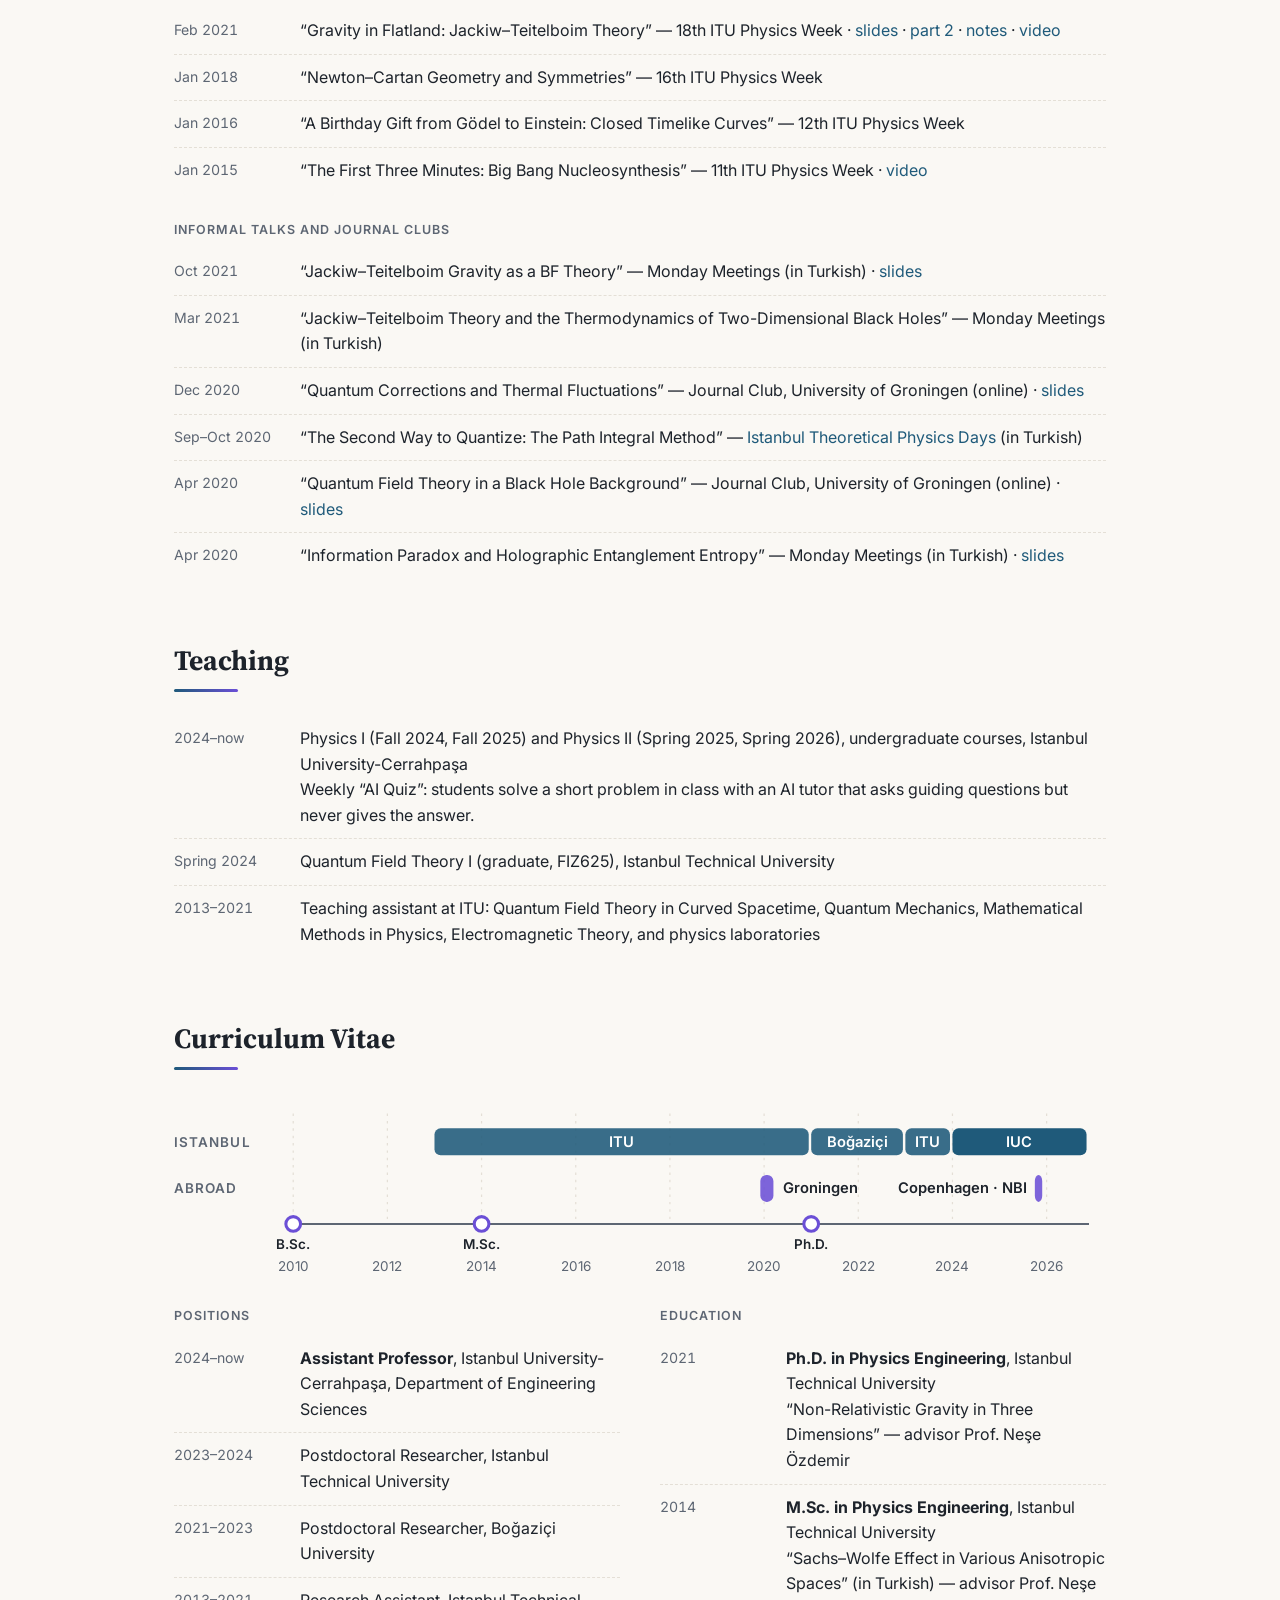
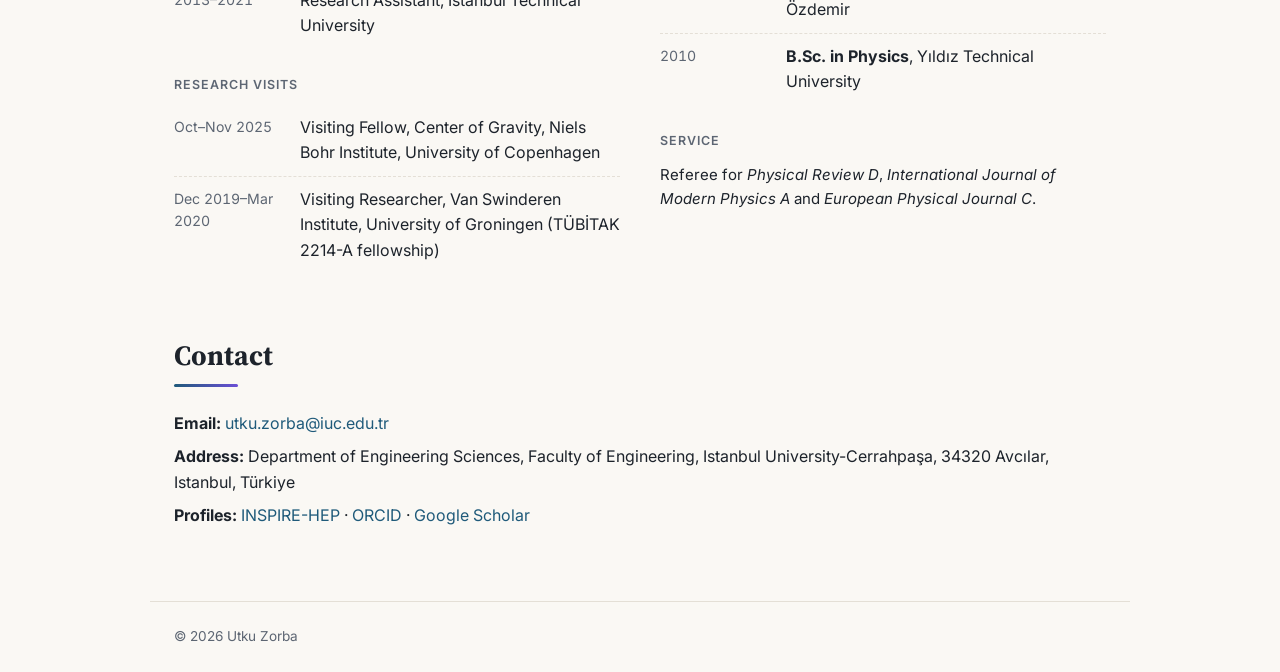
==== commit 7ec948be: "Add Google Scholar link, AI line in research and AI Quiz in teaching, mark Groningen journal clubs a" ====
--- a/index.html
+++ b/index.html
@@ -58,6 +58,7 @@
         <div class="chips">
           <a class="chip" href="https://inspirehep.net/authors/1671467">INSPIRE-HEP</a>
           <a class="chip" href="https://orcid.org/0000-0003-4645-5417">ORCID</a>
+          <a class="chip" href="https://scholar.google.com/citations?user=wv93rEEAAAAJ&amp;hl=en">Google Scholar</a>
           <a class="chip" href="mailto:utku.zorba@iuc.edu.tr">utku.zorba@iuc.edu.tr</a>
         </div>
         <a class="banner" href="#positions"><b>Open positions:</b> one postdoc and one graduate student (M.Sc./Ph.D.) in non-Lorentzian string theory and supergravity →</a>
@@ -73,6 +74,7 @@
 
   <section id="research">
     <h2>Research</h2>
+    <p class="note">In long symbolic calculations I use AI-assisted tools in a controlled way.</p>
     <div class="cards">
       <article class="card">
         <h3>Non-Lorentzian gravity and geometry</h3>
@@ -300,9 +302,9 @@
     <ul class="timeline">
       <li><span class="when">Oct 2021</span><div>“Jackiw–Teitelboim Gravity as a BF Theory” — Monday Meetings (in Turkish) · <a href="https://drive.google.com/file/d/12sOCVT8c4cvGEKTxbXwqevrsVg1eMxdJ/view?usp=sharing">slides</a></div></li>
       <li><span class="when">Mar 2021</span><div>“Jackiw–Teitelboim Theory and the Thermodynamics of Two-Dimensional Black Holes” — Monday Meetings (in Turkish)</div></li>
-      <li><span class="when">Dec 2020</span><div>“Quantum Corrections and Thermal Fluctuations” — Journal Club, University of Groningen · <a href="https://drive.google.com/file/d/1JBz-El6lCGW3yd2STjnnEE-Xf7EMSOo8/view?usp=sharing">slides</a></div></li>
+      <li><span class="when">Dec 2020</span><div>“Quantum Corrections and Thermal Fluctuations” — Journal Club, University of Groningen (online) · <a href="https://drive.google.com/file/d/1JBz-El6lCGW3yd2STjnnEE-Xf7EMSOo8/view?usp=sharing">slides</a></div></li>
       <li><span class="when">Sep–Oct 2020</span><div>“The Second Way to Quantize: The Path Integral Method” — <a href="https://sites.google.com/view/itfg/home">Istanbul Theoretical Physics Days</a> (in Turkish)</div></li>
-      <li><span class="when">Apr 2020</span><div>“Quantum Field Theory in a Black Hole Background” — Journal Club, University of Groningen · <a href="https://drive.google.com/file/d/1euz-HLnx7qSOvST4XDyGAVCuvI4LoUOm/view?usp=sharing">slides</a></div></li>
+      <li><span class="when">Apr 2020</span><div>“Quantum Field Theory in a Black Hole Background” — Journal Club, University of Groningen (online) · <a href="https://drive.google.com/file/d/1euz-HLnx7qSOvST4XDyGAVCuvI4LoUOm/view?usp=sharing">slides</a></div></li>
       <li><span class="when">Apr 2020</span><div>“Information Paradox and Holographic Entanglement Entropy” — Monday Meetings (in Turkish) · <a href="https://drive.google.com/file/d/1VbOTtR1o5QVRYzw8JeddcYnEOOCFArh_/view?usp=sharing">slides</a></div></li>
     </ul>
   </section>
@@ -310,7 +312,7 @@
   <section id="teaching">
     <h2>Teaching</h2>
     <ul class="timeline">
-      <li><span class="when">2024–now</span><div>Physics I (Fall 2024, Fall 2025) and Physics II (Spring 2025, Spring 2026), undergraduate courses, Istanbul University-Cerrahpaşa</div></li>
+      <li><span class="when">2024–now</span><div>Physics I (Fall 2024, Fall 2025) and Physics II (Spring 2025, Spring 2026), undergraduate courses, Istanbul University-Cerrahpaşa<br>Weekly “AI Quiz”: students solve a short problem in class with an AI tutor that asks guiding questions but never gives the answer.</div></li>
       <li><span class="when">Spring 2024</span><div>Quantum Field Theory I (graduate, FIZ625), Istanbul Technical University</div></li>
       <li><span class="when">2013–2021</span><div>Teaching assistant at ITU: Quantum Field Theory in Curved Spacetime, Quantum Mechanics, Mathematical Methods in Physics, Electromagnetic Theory, and physics laboratories</div></li>
     </ul>
@@ -351,7 +353,7 @@
     <div class="contact">
       <p><b>Email:</b> <a href="mailto:utku.zorba@iuc.edu.tr">utku.zorba@iuc.edu.tr</a></p>
       <p><b>Address:</b> Department of Engineering Sciences, Faculty of Engineering, Istanbul University-Cerrahpaşa, 34320 Avcılar, Istanbul, Türkiye</p>
-      <p><b>Profiles:</b> <a href="https://inspirehep.net/authors/1671467">INSPIRE-HEP</a> · <a href="https://orcid.org/0000-0003-4645-5417">ORCID</a></p>
+      <p><b>Profiles:</b> <a href="https://inspirehep.net/authors/1671467">INSPIRE-HEP</a> · <a href="https://orcid.org/0000-0003-4645-5417">ORCID</a> · <a href="https://scholar.google.com/citations?user=wv93rEEAAAAJ&amp;hl=en">Google Scholar</a></p>
     </div>
   </section>
 
